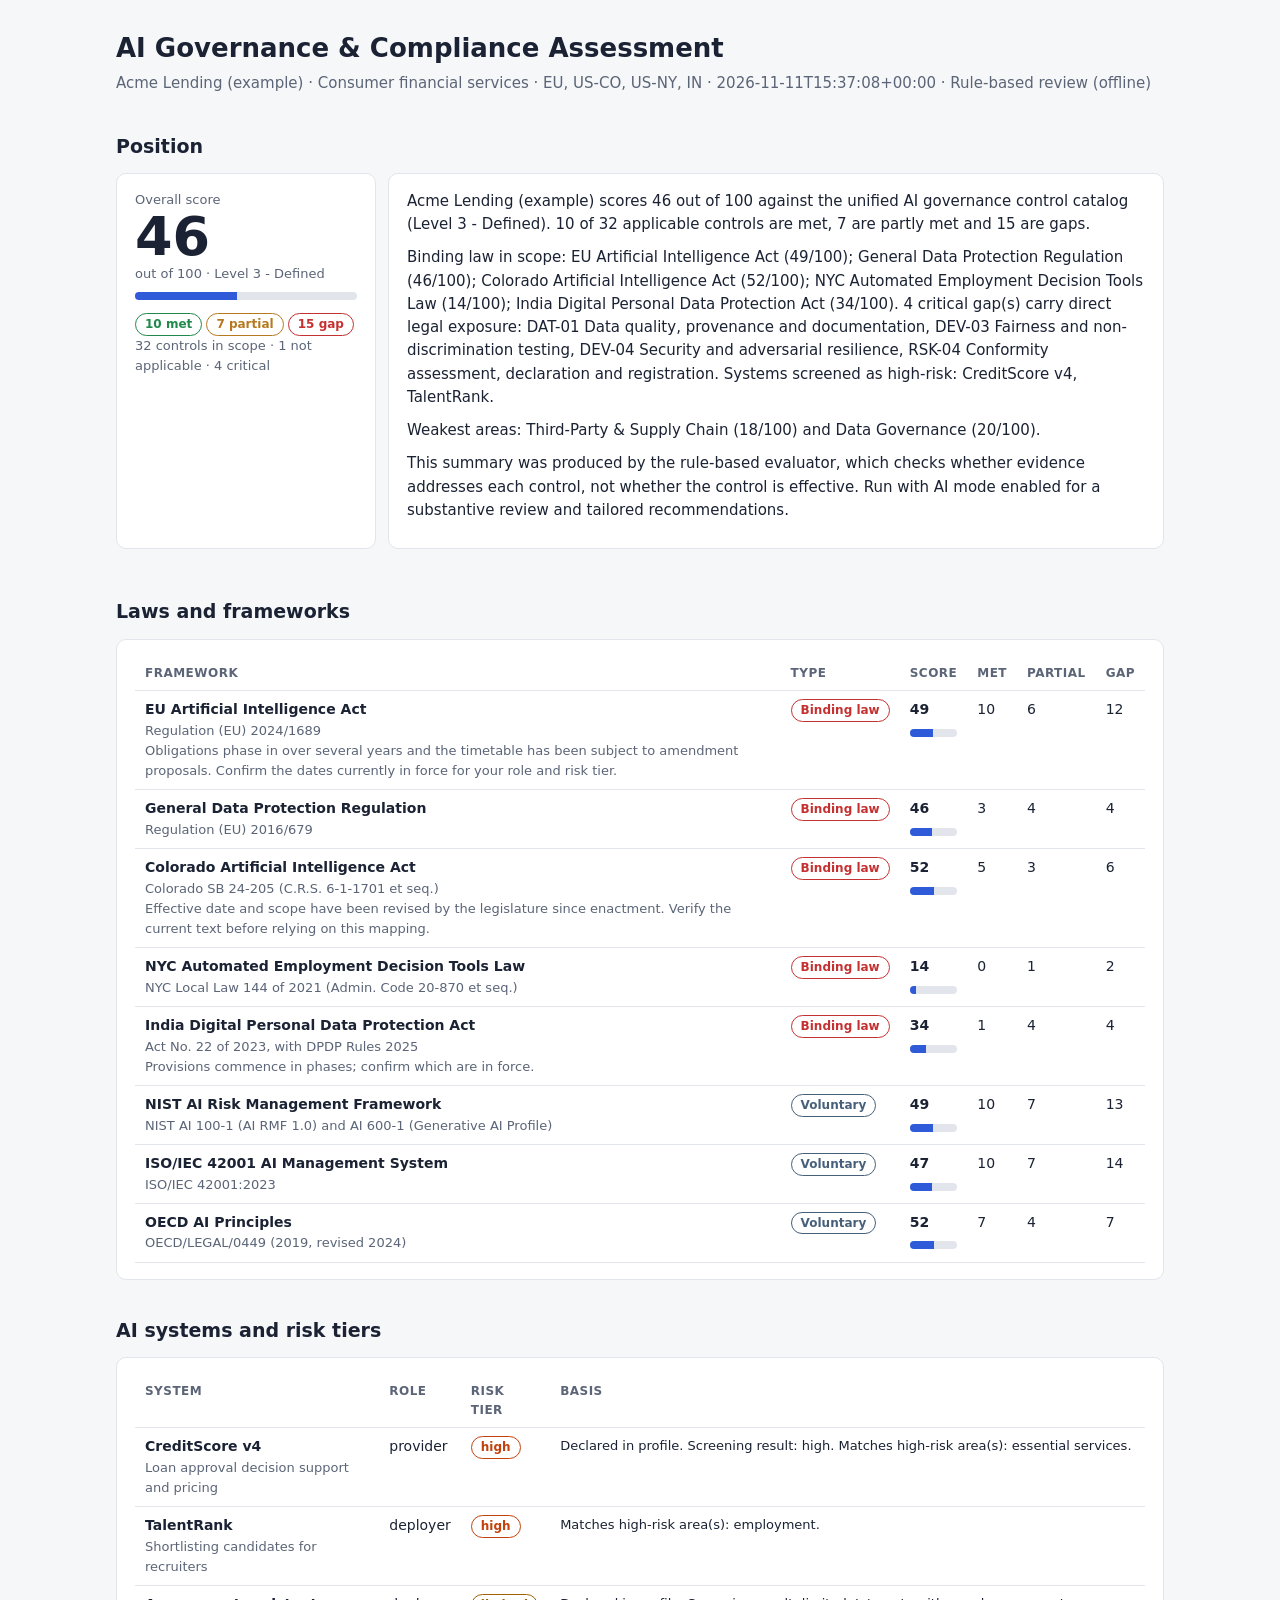
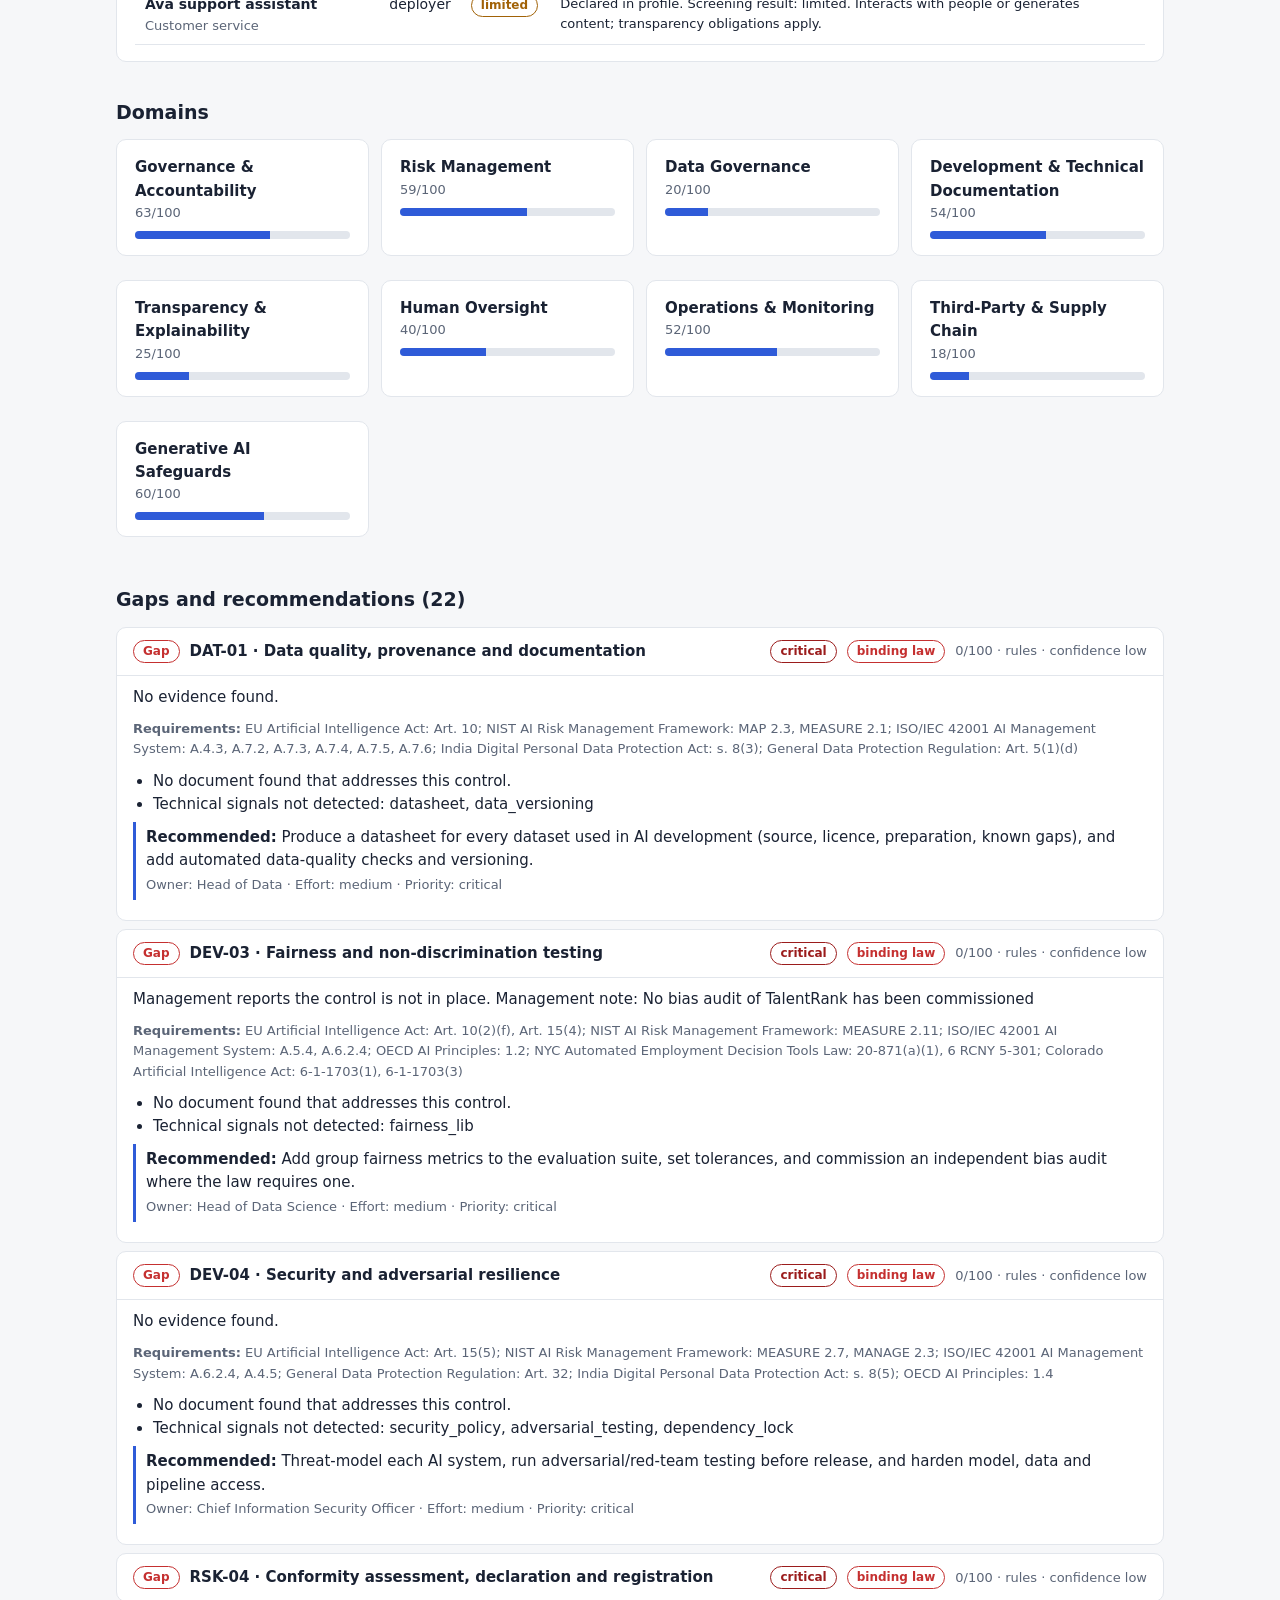
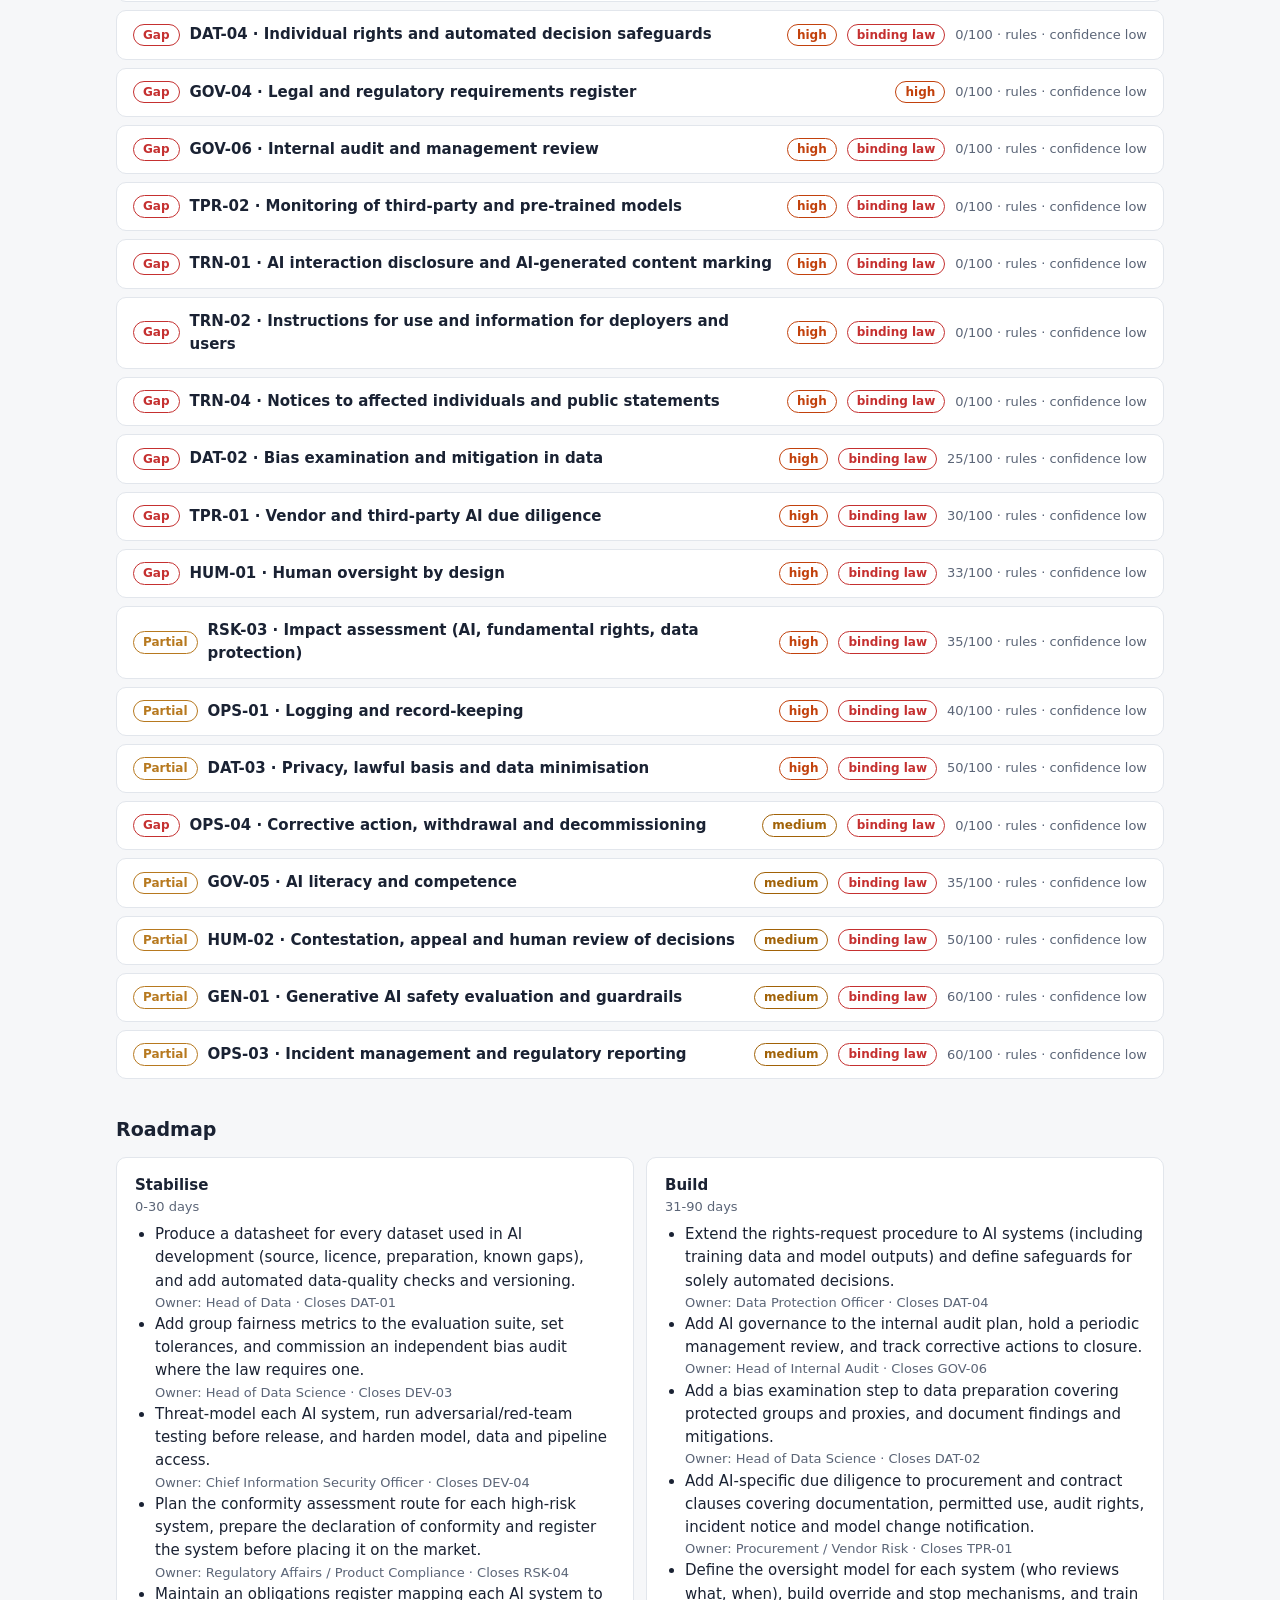
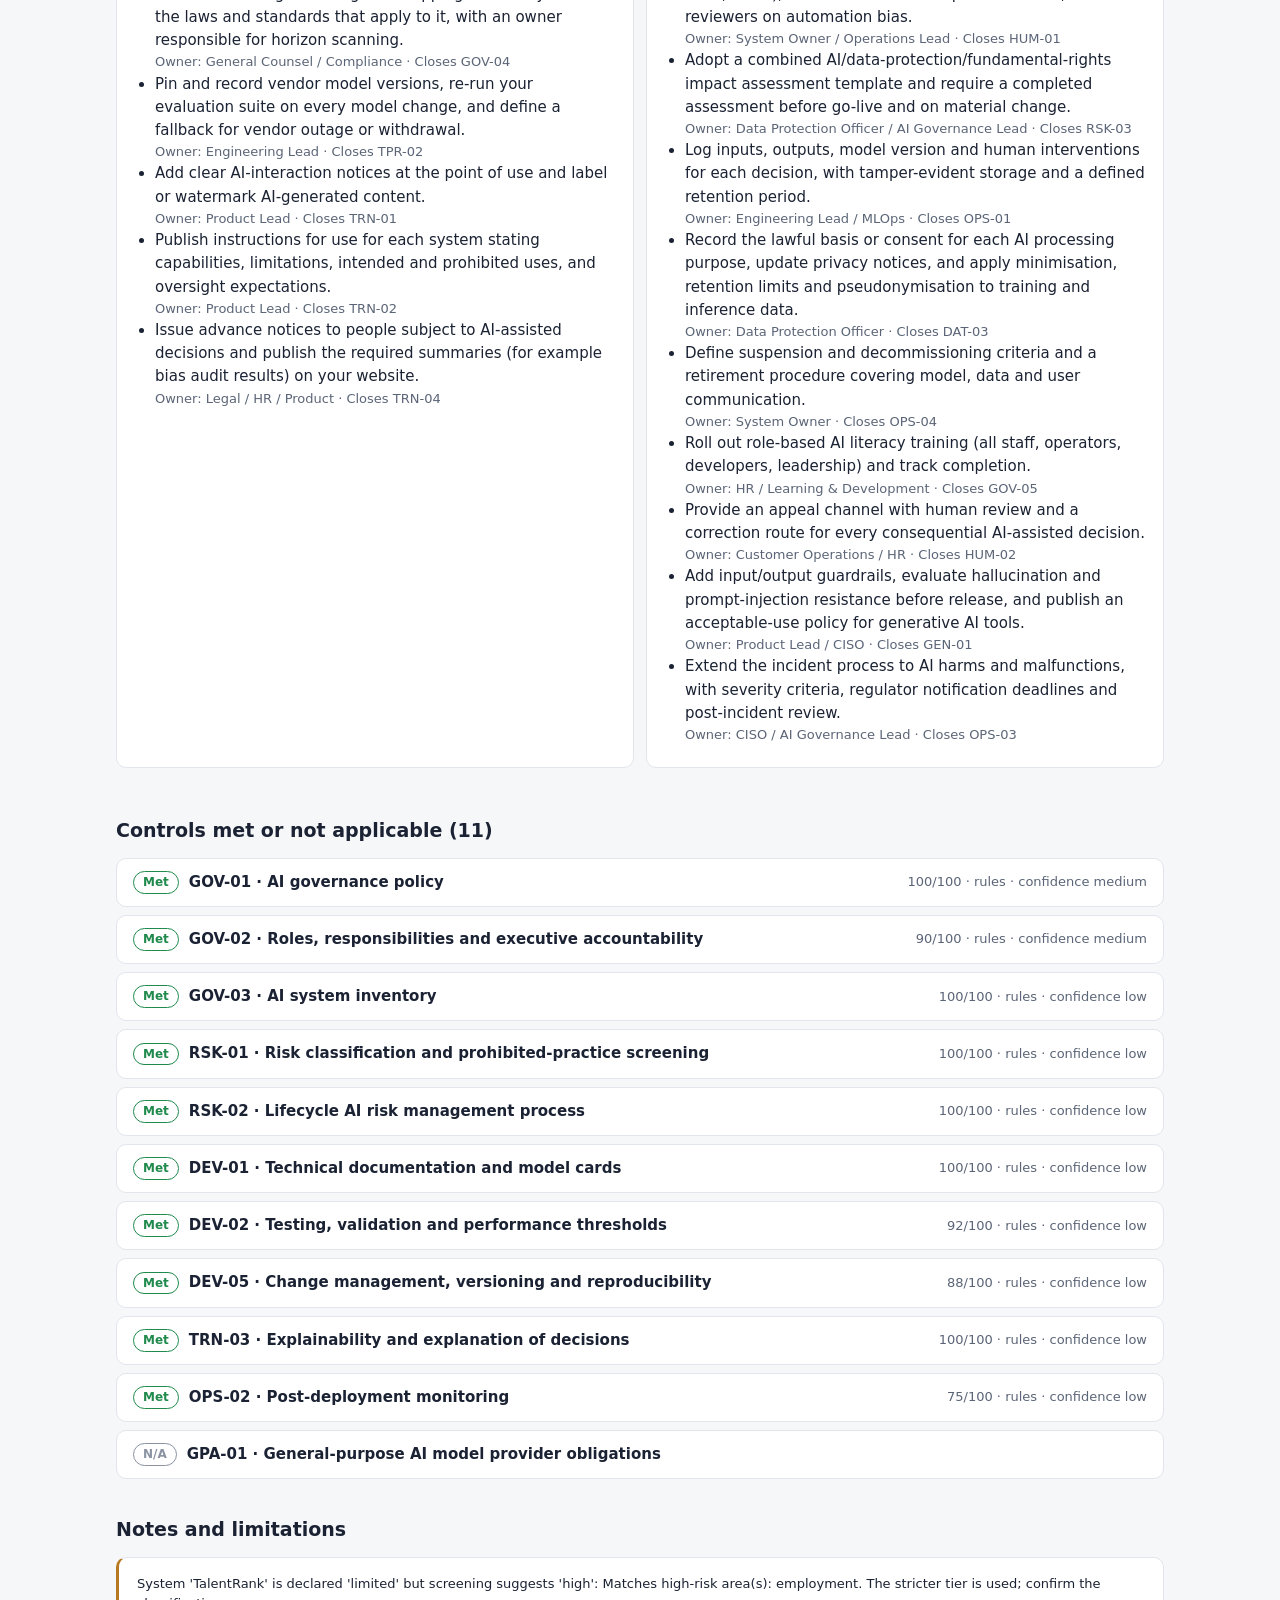
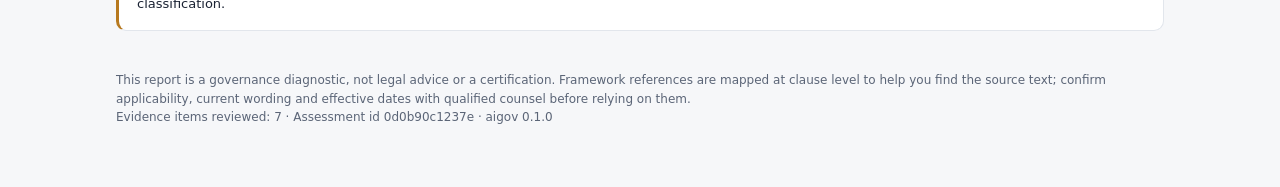
==== examples/acme/out/assessment.html @ 5e7c4581 "AI governance and compliance assessment tool Unified control catalog mapped to eight laws and framew" ====
<!doctype html><html lang="en"><head><meta charset="utf-8"><meta name="viewport" content="width=device-width,initial-scale=1">
<title>AI Governance Assessment - Acme Lending (example)</title><style>
:root{--bg:#f6f7f9;--card:#fff;--ink:#1a2233;--mute:#5b6577;--line:#e2e6ec;--accent:#2f5bd8;
--met:#1f8a4c;--partial:#b7791f;--gap:#c53030;--na:#8a93a3;--critical:#9b1c1c;--high:#c2410c;--medium:#a16207;--low:#47607a}
@media(prefers-color-scheme:dark){:root{--bg:#10141c;--card:#181e2a;--ink:#e6eaf2;--mute:#9aa5b8;--line:#2a3344;--accent:#7da2ff;
--met:#4ade80;--partial:#fbbf24;--gap:#f87171;--na:#7c8799;--critical:#fca5a5;--high:#fdba74;--medium:#fde047;--low:#a5b4c8}}
*{box-sizing:border-box}body{margin:0;background:var(--bg);color:var(--ink);font:15px/1.55 system-ui,-apple-system,Segoe UI,Roboto,sans-serif}
main{max-width:1080px;margin:0 auto;padding:28px 16px 60px}h1{font-size:26px;margin:0 0 4px}h2{font-size:19px;margin:36px 0 12px}
h3{font-size:15px;margin:0}.mute{color:var(--mute)}.small{font-size:13px}
.card{background:var(--card);border:1px solid var(--line);border-radius:10px;padding:16px 18px;margin-bottom:12px}
.grid{display:grid;gap:12px;grid-template-columns:repeat(auto-fit,minmax(230px,1fr))}
.hero{display:grid;gap:12px;grid-template-columns:minmax(200px,260px) 1fr}@media(max-width:700px){.hero{grid-template-columns:1fr}}
.big{font-size:54px;font-weight:700;line-height:1}.bar{height:8px;border-radius:4px;background:var(--line);overflow:hidden;margin-top:8px}
.bar>i{display:block;height:100%;background:var(--accent)}
.pill{display:inline-block;padding:1px 9px;border-radius:999px;font-size:12px;font-weight:600;border:1px solid currentColor;white-space:nowrap}
.met{color:var(--met)}.partial{color:var(--partial)}.gap{color:var(--gap)}.not_applicable{color:var(--na)}
.critical{color:var(--critical)}.high{color:var(--high)}.medium{color:var(--medium)}.low{color:var(--low)}
.wrap{overflow-x:auto}table{width:100%;border-collapse:collapse;font-size:14px}th,td{text-align:left;padding:8px 10px;border-bottom:1px solid var(--line);vertical-align:top}
th{font-size:12px;text-transform:uppercase;letter-spacing:.04em;color:var(--mute)}
details{background:var(--card);border:1px solid var(--line);border-radius:10px;margin-bottom:8px}
summary{cursor:pointer;padding:12px 16px;display:flex;gap:10px;align-items:center;flex-wrap:wrap}summary b{flex:1;min-width:180px}
.body{padding:0 16px 14px;border-top:1px solid var(--line)}.body p{margin:10px 0}ul{margin:6px 0;padding-left:20px}
blockquote{margin:6px 0;padding:4px 10px;border-left:3px solid var(--line);color:var(--mute);font-size:13px}
.rec{border-left:3px solid var(--accent);padding:4px 10px;margin:6px 0}.note{border-left:3px solid var(--partial)}
p.sum{margin:0 0 10px}footer{margin-top:40px;font-size:12px;color:var(--mute)}
</style></head><body><main>
<h1>AI Governance &amp; Compliance Assessment</h1>
<div class="mute">Acme Lending (example) · Consumer financial services · EU, US-CO, US-NY, IN · 2026-11-11T15:37:08+00:00 · Rule-based review (offline)</div>

<h2>Position</h2>
<div class="hero">
 <div class="card"><div class="small mute">Overall score</div><div class="big">46</div><div class="small mute">out of 100 · Level 3 - Defined</div>
  <div class="bar"><i style="width:46%"></i></div>
  <p class="small"><span class="pill met">10 met</span> <span class="pill partial">7 partial</span> <span class="pill gap">15 gap</span><br>
  <span class="mute">32 controls in scope · 1 not applicable · 4 critical</span></p></div>
 <div class="card"><p class="sum">Acme Lending (example) scores 46 out of 100 against the unified AI governance control catalog (Level 3 - Defined). 10 of 32 applicable controls are met, 7 are partly met and 15 are gaps.</p><p class="sum">Binding law in scope: EU Artificial Intelligence Act (49/100); General Data Protection Regulation (46/100); Colorado Artificial Intelligence Act (52/100); NYC Automated Employment Decision Tools Law (14/100); India Digital Personal Data Protection Act (34/100). 4 critical gap(s) carry direct legal exposure: DAT-01 Data quality, provenance and documentation, DEV-03 Fairness and non-discrimination testing, DEV-04 Security and adversarial resilience, RSK-04 Conformity assessment, declaration and registration. Systems screened as high-risk: CreditScore v4, TalentRank.</p><p class="sum">Weakest areas: Third-Party &amp; Supply Chain (18/100) and Data Governance (20/100).</p><p class="sum">This summary was produced by the rule-based evaluator, which checks whether evidence addresses each control, not whether the control is effective. Run with AI mode enabled for a substantive review and tailored recommendations.</p></div>
</div>

<h2>Laws and frameworks</h2>
<div class="card wrap"><table><tr><th>Framework</th><th>Type</th><th>Score</th><th>Met</th><th>Partial</th><th>Gap</th></tr><tr><td><b>EU Artificial Intelligence Act</b><div class="small mute">Regulation (EU) 2024/1689</div><div class="small mute">Obligations phase in over several years and the timetable has been subject to amendment proposals. Confirm the dates currently in force for your role and risk tier.</div></td><td><span class="pill gap">Binding law</span></td><td><b>49</b><div class="bar"><i style="width:49%"></i></div></td><td>10</td><td>6</td><td>12</td></tr><tr><td><b>General Data Protection Regulation</b><div class="small mute">Regulation (EU) 2016/679</div></td><td><span class="pill gap">Binding law</span></td><td><b>46</b><div class="bar"><i style="width:46%"></i></div></td><td>3</td><td>4</td><td>4</td></tr><tr><td><b>Colorado Artificial Intelligence Act</b><div class="small mute">Colorado SB 24-205 (C.R.S. 6-1-1701 et seq.)</div><div class="small mute">Effective date and scope have been revised by the legislature since enactment. Verify the current text before relying on this mapping.</div></td><td><span class="pill gap">Binding law</span></td><td><b>52</b><div class="bar"><i style="width:52%"></i></div></td><td>5</td><td>3</td><td>6</td></tr><tr><td><b>NYC Automated Employment Decision Tools Law</b><div class="small mute">NYC Local Law 144 of 2021 (Admin. Code 20-870 et seq.)</div></td><td><span class="pill gap">Binding law</span></td><td><b>14</b><div class="bar"><i style="width:14%"></i></div></td><td>0</td><td>1</td><td>2</td></tr><tr><td><b>India Digital Personal Data Protection Act</b><div class="small mute">Act No. 22 of 2023, with DPDP Rules 2025</div><div class="small mute">Provisions commence in phases; confirm which are in force.</div></td><td><span class="pill gap">Binding law</span></td><td><b>34</b><div class="bar"><i style="width:34%"></i></div></td><td>1</td><td>4</td><td>4</td></tr><tr><td><b>NIST AI Risk Management Framework</b><div class="small mute">NIST AI 100-1 (AI RMF 1.0) and AI 600-1 (Generative AI Profile)</div></td><td><span class="pill low">Voluntary</span></td><td><b>49</b><div class="bar"><i style="width:49%"></i></div></td><td>10</td><td>7</td><td>13</td></tr><tr><td><b>ISO/IEC 42001 AI Management System</b><div class="small mute">ISO/IEC 42001:2023</div></td><td><span class="pill low">Voluntary</span></td><td><b>47</b><div class="bar"><i style="width:47%"></i></div></td><td>10</td><td>7</td><td>14</td></tr><tr><td><b>OECD AI Principles</b><div class="small mute">OECD/LEGAL/0449 (2019, revised 2024)</div></td><td><span class="pill low">Voluntary</span></td><td><b>52</b><div class="bar"><i style="width:52%"></i></div></td><td>7</td><td>4</td><td>7</td></tr></table></div>

<h2>AI systems and risk tiers</h2>
<div class="card wrap"><table><tr><th>System</th><th>Role</th><th>Risk tier</th><th>Basis</th></tr><tr><td><b>CreditScore v4</b><div class='small mute'>Loan approval decision support and pricing</div></td><td>provider</td><td><span class="pill high">high</span></td><td class='small'>Declared in profile. Screening result: high. Matches high-risk area(s): essential services.</td></tr><tr><td><b>TalentRank</b><div class='small mute'>Shortlisting candidates for recruiters</div></td><td>deployer</td><td><span class="pill high">high</span></td><td class='small'>Matches high-risk area(s): employment.</td></tr><tr><td><b>Ava support assistant</b><div class='small mute'>Customer service</div></td><td>deployer</td><td><span class="pill medium">limited</span></td><td class='small'>Declared in profile. Screening result: limited. Interacts with people or generates content; transparency obligations apply.</td></tr></table></div>

<h2>Domains</h2><div class="grid"><div class="card"><h3>Governance &amp; Accountability</h3><div class="small mute">63/100</div><div class="bar"><i style="width:63%"></i></div></div><div class="card"><h3>Risk Management</h3><div class="small mute">59/100</div><div class="bar"><i style="width:59%"></i></div></div><div class="card"><h3>Data Governance</h3><div class="small mute">20/100</div><div class="bar"><i style="width:20%"></i></div></div><div class="card"><h3>Development &amp; Technical Documentation</h3><div class="small mute">54/100</div><div class="bar"><i style="width:54%"></i></div></div><div class="card"><h3>Transparency &amp; Explainability</h3><div class="small mute">25/100</div><div class="bar"><i style="width:25%"></i></div></div><div class="card"><h3>Human Oversight</h3><div class="small mute">40/100</div><div class="bar"><i style="width:40%"></i></div></div><div class="card"><h3>Operations &amp; Monitoring</h3><div class="small mute">52/100</div><div class="bar"><i style="width:52%"></i></div></div><div class="card"><h3>Third-Party &amp; Supply Chain</h3><div class="small mute">18/100</div><div class="bar"><i style="width:18%"></i></div></div><div class="card"><h3>Generative AI Safeguards</h3><div class="small mute">60/100</div><div class="bar"><i style="width:60%"></i></div></div></div>

<h2>Gaps and recommendations (22)</h2>
<details open><summary><span class="pill gap">Gap</span><b>DAT-01 · Data quality, provenance and documentation</b><span class="pill critical">critical</span><span class="pill gap">binding law</span><span class="small mute">0/100 · rules · confidence low</span></summary><div class="body"><p>No evidence found.</p><p class="small mute"><b>Requirements:</b> EU Artificial Intelligence Act: Art. 10; NIST AI Risk Management Framework: MAP 2.3, MEASURE 2.1; ISO/IEC 42001 AI Management System: A.4.3, A.7.2, A.7.3, A.7.4, A.7.5, A.7.6; India Digital Personal Data Protection Act: s. 8(3); General Data Protection Regulation: Art. 5(1)(d)</p><ul><li>No document found that addresses this control.</li><li>Technical signals not detected: datasheet, data_versioning</li></ul><div class="rec"><b>Recommended:</b> Produce a datasheet for every dataset used in AI development (source, licence, preparation, known gaps), and add automated data-quality checks and versioning.<br><span class="small mute">Owner: Head of Data · Effort: medium · Priority: critical</span></div></div></details><details open><summary><span class="pill gap">Gap</span><b>DEV-03 · Fairness and non-discrimination testing</b><span class="pill critical">critical</span><span class="pill gap">binding law</span><span class="small mute">0/100 · rules · confidence low</span></summary><div class="body"><p>Management reports the control is not in place. Management note: No bias audit of TalentRank has been commissioned</p><p class="small mute"><b>Requirements:</b> EU Artificial Intelligence Act: Art. 10(2)(f), Art. 15(4); NIST AI Risk Management Framework: MEASURE 2.11; ISO/IEC 42001 AI Management System: A.5.4, A.6.2.4; OECD AI Principles: 1.2; NYC Automated Employment Decision Tools Law: 20-871(a)(1), 6 RCNY 5-301; Colorado Artificial Intelligence Act: 6-1-1703(1), 6-1-1703(3)</p><ul><li>No document found that addresses this control.</li><li>Technical signals not detected: fairness_lib</li></ul><div class="rec"><b>Recommended:</b> Add group fairness metrics to the evaluation suite, set tolerances, and commission an independent bias audit where the law requires one.<br><span class="small mute">Owner: Head of Data Science · Effort: medium · Priority: critical</span></div></div></details><details open><summary><span class="pill gap">Gap</span><b>DEV-04 · Security and adversarial resilience</b><span class="pill critical">critical</span><span class="pill gap">binding law</span><span class="small mute">0/100 · rules · confidence low</span></summary><div class="body"><p>No evidence found.</p><p class="small mute"><b>Requirements:</b> EU Artificial Intelligence Act: Art. 15(5); NIST AI Risk Management Framework: MEASURE 2.7, MANAGE 2.3; ISO/IEC 42001 AI Management System: A.6.2.4, A.4.5; General Data Protection Regulation: Art. 32; India Digital Personal Data Protection Act: s. 8(5); OECD AI Principles: 1.4</p><ul><li>No document found that addresses this control.</li><li>Technical signals not detected: security_policy, adversarial_testing, dependency_lock</li></ul><div class="rec"><b>Recommended:</b> Threat-model each AI system, run adversarial/red-team testing before release, and harden model, data and pipeline access.<br><span class="small mute">Owner: Chief Information Security Officer · Effort: medium · Priority: critical</span></div></div></details><details><summary><span class="pill gap">Gap</span><b>RSK-04 · Conformity assessment, declaration and registration</b><span class="pill critical">critical</span><span class="pill gap">binding law</span><span class="small mute">0/100 · rules · confidence low</span></summary><div class="body"><p>No evidence found.</p><p class="small mute"><b>Requirements:</b> EU Artificial Intelligence Act: Art. 16, Art. 43, Art. 47, Art. 48, Art. 49; ISO/IEC 42001 AI Management System: A.6.2.5</p><ul><li>No document found that addresses this control.</li></ul><div class="rec"><b>Recommended:</b> Plan the conformity assessment route for each high-risk system, prepare the declaration of conformity and register the system before placing it on the market.<br><span class="small mute">Owner: Regulatory Affairs / Product Compliance · Effort: high · Priority: critical</span></div></div></details><details><summary><span class="pill gap">Gap</span><b>DAT-04 · Individual rights and automated decision safeguards</b><span class="pill high">high</span><span class="pill gap">binding law</span><span class="small mute">0/100 · rules · confidence low</span></summary><div class="body"><p>No evidence found.</p><p class="small mute"><b>Requirements:</b> General Data Protection Regulation: Art. 15, Art. 16, Art. 17, Art. 21, Art. 22; India Digital Personal Data Protection Act: s. 11, s. 12, s. 13; Colorado Artificial Intelligence Act: 6-1-1703(4); NIST AI Risk Management Framework: MEASURE 2.10</p><ul><li>No document found that addresses this control.</li></ul><div class="rec"><b>Recommended:</b> Extend the rights-request procedure to AI systems (including training data and model outputs) and define safeguards for solely automated decisions.<br><span class="small mute">Owner: Data Protection Officer · Effort: medium · Priority: high</span></div></div></details><details><summary><span class="pill gap">Gap</span><b>GOV-04 · Legal and regulatory requirements register</b><span class="pill high">high</span><span class="small mute">0/100 · rules · confidence low</span></summary><div class="body"><p>No evidence found.</p><p class="small mute"><b>Requirements:</b> NIST AI Risk Management Framework: GOVERN 1.1; ISO/IEC 42001 AI Management System: 4.1, 4.2, 6.1; OECD AI Principles: 1.2</p><ul><li>No document found that addresses this control.</li></ul><div class="rec"><b>Recommended:</b> Maintain an obligations register mapping each AI system to the laws and standards that apply to it, with an owner responsible for horizon scanning.<br><span class="small mute">Owner: General Counsel / Compliance · Effort: low · Priority: high</span></div></div></details><details><summary><span class="pill gap">Gap</span><b>GOV-06 · Internal audit and management review</b><span class="pill high">high</span><span class="pill gap">binding law</span><span class="small mute">0/100 · rules · confidence low</span></summary><div class="body"><p>Management reports the control is not in place.</p><p class="small mute"><b>Requirements:</b> NIST AI Risk Management Framework: GOVERN 1.5, MEASURE 1.3; ISO/IEC 42001 AI Management System: 9.2, 9.3, 10.1, 10.2; India Digital Personal Data Protection Act: s. 10(2)(b)</p><ul><li>No document found that addresses this control.</li></ul><div class="rec"><b>Recommended:</b> Add AI governance to the internal audit plan, hold a periodic management review, and track corrective actions to closure.<br><span class="small mute">Owner: Head of Internal Audit · Effort: medium · Priority: high</span></div></div></details><details><summary><span class="pill gap">Gap</span><b>TPR-02 · Monitoring of third-party and pre-trained models</b><span class="pill high">high</span><span class="pill gap">binding law</span><span class="small mute">0/100 · rules · confidence low</span></summary><div class="body"><p>No evidence found.</p><p class="small mute"><b>Requirements:</b> NIST AI Risk Management Framework: MANAGE 3.1, MANAGE 3.2, GOVERN 6.2; ISO/IEC 42001 AI Management System: A.10.3, A.4.4; EU Artificial Intelligence Act: Art. 25(4)</p><ul><li>No document found that addresses this control.</li><li>Technical signals not detected: dependency_lock, eval_scripts</li></ul><div class="rec"><b>Recommended:</b> Pin and record vendor model versions, re-run your evaluation suite on every model change, and define a fallback for vendor outage or withdrawal.<br><span class="small mute">Owner: Engineering Lead · Effort: low · Priority: high</span></div></div></details><details><summary><span class="pill gap">Gap</span><b>TRN-01 · AI interaction disclosure and AI-generated content marking</b><span class="pill high">high</span><span class="pill gap">binding law</span><span class="small mute">0/100 · rules · confidence low</span></summary><div class="body"><p>No evidence found.</p><p class="small mute"><b>Requirements:</b> EU Artificial Intelligence Act: Art. 50; Colorado Artificial Intelligence Act: 6-1-1704; NIST AI Risk Management Framework: GOVERN 5.1, MEASURE 2.8; ISO/IEC 42001 AI Management System: A.8.2; OECD AI Principles: 1.3</p><ul><li>No document found that addresses this control.</li></ul><div class="rec"><b>Recommended:</b> Add clear AI-interaction notices at the point of use and label or watermark AI-generated content.<br><span class="small mute">Owner: Product Lead · Effort: low · Priority: high</span></div></div></details><details><summary><span class="pill gap">Gap</span><b>TRN-02 · Instructions for use and information for deployers and users</b><span class="pill high">high</span><span class="pill gap">binding law</span><span class="small mute">0/100 · rules · confidence low</span></summary><div class="body"><p>No evidence found.</p><p class="small mute"><b>Requirements:</b> EU Artificial Intelligence Act: Art. 13, Art. 26(1); NIST AI Risk Management Framework: MAP 2.2, MAP 3.4; ISO/IEC 42001 AI Management System: A.8.2, A.8.5, A.9.2, A.9.4, A.10.4; OECD AI Principles: 1.3; Colorado Artificial Intelligence Act: 6-1-1702(2), 6-1-1702(3)</p><ul><li>No document found that addresses this control.</li></ul><div class="rec"><b>Recommended:</b> Publish instructions for use for each system stating capabilities, limitations, intended and prohibited uses, and oversight expectations.<br><span class="small mute">Owner: Product Lead · Effort: low · Priority: high</span></div></div></details><details><summary><span class="pill gap">Gap</span><b>TRN-04 · Notices to affected individuals and public statements</b><span class="pill high">high</span><span class="pill gap">binding law</span><span class="small mute">0/100 · rules · confidence low</span></summary><div class="body"><p>Management reports the control is not in place.</p><p class="small mute"><b>Requirements:</b> EU Artificial Intelligence Act: Art. 26(7), Art. 26(11); NYC Automated Employment Decision Tools Law: 20-871(a)(2), 20-871(b); Colorado Artificial Intelligence Act: 6-1-1703(4)(a), 6-1-1703(5); ISO/IEC 42001 AI Management System: A.8.3, A.8.5</p><ul><li>No document found that addresses this control.</li></ul><div class="rec"><b>Recommended:</b> Issue advance notices to people subject to AI-assisted decisions and publish the required summaries (for example bias audit results) on your website.<br><span class="small mute">Owner: Legal / HR / Product · Effort: low · Priority: high</span></div></div></details><details><summary><span class="pill gap">Gap</span><b>DAT-02 · Bias examination and mitigation in data</b><span class="pill high">high</span><span class="pill gap">binding law</span><span class="small mute">25/100 · rules · confidence low</span></summary><div class="body"><p>&#x27;incident-response.md&#x27; addresses 1 of 3 expected elements. The document itself indicates the control is incomplete or only planned.</p><p class="small mute"><b>Requirements:</b> EU Artificial Intelligence Act: Art. 10(2)(f), Art. 10(2)(g); NIST AI Risk Management Framework: MEASURE 2.11, MAP 2.3; ISO/IEC 42001 AI Management System: A.7.4, A.5.4; OECD AI Principles: 1.2; Colorado Artificial Intelligence Act: 6-1-1702(1), 6-1-1703(1)</p><ul><li>No evidence of: protected characteristic / protected attribute / protected class</li><li>No evidence of: mitigat / re-weight / resampl</li><li>Stated as absent or planned: &quot;AI-specific failures (for example a model producing discriminatory outcomes) are not yet covered by this plan.&quot;</li><li>Technical signals not detected: fairness_lib</li></ul><div class="rec"><b>Recommended:</b> Add a bias examination step to data preparation covering protected groups and proxies, and document findings and mitigations.<br><span class="small mute">Owner: Head of Data Science · Effort: medium · Priority: high</span></div><blockquote>“AI-specific failures (for example a model producing discriminatory outcomes) are not yet covered by this plan.”<br>— doc:incident-response.md</blockquote></div></details><details><summary><span class="pill gap">Gap</span><b>TPR-01 · Vendor and third-party AI due diligence</b><span class="pill high">high</span><span class="pill gap">binding law</span><span class="small mute">30/100 · rules · confidence low</span></summary><div class="body"><p>&#x27;ai-policy.md&#x27; addresses 2 of 4 expected elements. The document itself indicates the control is incomplete or only planned. Management reports the control is not in place. Documents mention the topic, so they may be drafts or not operational.</p><p class="small mute"><b>Requirements:</b> EU Artificial Intelligence Act: Art. 25, Art. 26(1); General Data Protection Regulation: Art. 28; NIST AI Risk Management Framework: GOVERN 6.1, GOVERN 6.2, MAP 4.1, MAP 4.2, MANAGE 3.1; ISO/IEC 42001 AI Management System: A.10.2, A.10.3</p><ul><li>No evidence of: due diligence / vendor assessment / risk assessment</li><li>No evidence of: contract / data processing agreement / dpa</li><li>Stated as absent or planned: &quot;A guardrail and hallucination evaluation standard will be developed in 2027.&quot;</li></ul><div class="rec"><b>Recommended:</b> Add AI-specific due diligence to procurement and contract clauses covering documentation, permitted use, audit rights, incident notice and model change notification.<br><span class="small mute">Owner: Procurement / Vendor Risk · Effort: medium · Priority: high</span></div><blockquote>“This AI policy applies to every AI system that Acme builds, buys or embeds in a product, including vendor tools.”<br>— doc:ai-policy.md</blockquote><blockquote>“Acme Lending AI Policy”<br>— doc:ai-policy.md</blockquote></div></details><details><summary><span class="pill gap">Gap</span><b>HUM-01 · Human oversight by design</b><span class="pill high">high</span><span class="pill gap">binding law</span><span class="small mute">33/100 · rules · confidence low</span></summary><div class="body"><p>&#x27;ai-policy.md&#x27; addresses 1 of 3 expected elements.</p><p class="small mute"><b>Requirements:</b> EU Artificial Intelligence Act: Art. 14, Art. 26(2); NIST AI Risk Management Framework: GOVERN 3.2, MAP 3.5, MANAGE 2.4; ISO/IEC 42001 AI Management System: A.9.2, A.9.3; OECD AI Principles: 1.2, 1.5</p><ul><li>No evidence of: override / intervene / stop</li><li>No evidence of: automation bias / over-reliance / overreliance</li></ul><div class="rec"><b>Recommended:</b> Define the oversight model for each system (who reviews what, when), build override and stop mechanisms, and train reviewers on automation bias.<br><span class="small mute">Owner: System Owner / Operations Lead · Effort: medium · Priority: high</span></div><blockquote>“Human oversight is required for any decision that affects a customer&#x27;s access to credit.”<br>— doc:ai-policy.md</blockquote></div></details><details><summary><span class="pill partial">Partial</span><b>RSK-03 · Impact assessment (AI, fundamental rights, data protection)</b><span class="pill high">high</span><span class="pill gap">binding law</span><span class="small mute">35/100 · rules · confidence low</span></summary><div class="body"><p>Management reports the control is partly in place. Management note: DPIA exists for CreditScore; none for TalentRank or Ava</p><p class="small mute"><b>Requirements:</b> EU Artificial Intelligence Act: Art. 27; General Data Protection Regulation: Art. 35; NIST AI Risk Management Framework: MAP 3.1, MAP 3.2, MAP 5.1, GOVERN 4.2; ISO/IEC 42001 AI Management System: 6.1.4, 8.4, A.5.2, A.5.3, A.5.4, A.5.5; Colorado Artificial Intelligence Act: 6-1-1703(3); India Digital Personal Data Protection Act: s. 10(2)(c); OECD AI Principles: 1.2</p><ul><li>No document found that addresses this control.</li></ul><div class="rec"><b>Recommended:</b> Adopt a combined AI/data-protection/fundamental-rights impact assessment template and require a completed assessment before go-live and on material change.<br><span class="small mute">Owner: Data Protection Officer / AI Governance Lead · Effort: medium · Priority: high</span></div></div></details><details><summary><span class="pill partial">Partial</span><b>OPS-01 · Logging and record-keeping</b><span class="pill high">high</span><span class="pill gap">binding law</span><span class="small mute">40/100 · rules · confidence low</span></summary><div class="body"><p>Technical signals present: logging_usage. Management reports the control is partly in place.</p><p class="small mute"><b>Requirements:</b> EU Artificial Intelligence Act: Art. 12, Art. 19, Art. 26(6); NIST AI Risk Management Framework: MEASURE 2.8, MANAGE 4.1; ISO/IEC 42001 AI Management System: A.6.2.8, 7.5; OECD AI Principles: 1.5</p><ul><li>No document found that addresses this control.</li></ul><div class="rec"><b>Recommended:</b> Log inputs, outputs, model version and human interventions for each decision, with tamper-evident storage and a defined retention period.<br><span class="small mute">Owner: Engineering Lead / MLOps · Effort: medium · Priority: high</span></div></div></details><details><summary><span class="pill partial">Partial</span><b>DAT-03 · Privacy, lawful basis and data minimisation</b><span class="pill high">high</span><span class="pill gap">binding law</span><span class="small mute">50/100 · rules · confidence low</span></summary><div class="body"><p>Management attests the control is in place, but no corroborating evidence was found. Management note: Covered by the group privacy programme</p><p class="small mute"><b>Requirements:</b> General Data Protection Regulation: Art. 5, Art. 6, Art. 13, Art. 14, Art. 25, Art. 32; India Digital Personal Data Protection Act: s. 4, s. 5, s. 6, s. 8(5), s. 8(7); EU Artificial Intelligence Act: Art. 10(5); NIST AI Risk Management Framework: MEASURE 2.10; ISO/IEC 42001 AI Management System: A.7.3; OECD AI Principles: 1.2</p><ul><li>Attested but unverified: provide the document or record that demonstrates this control.</li><li>No document found that addresses this control.</li><li>Technical signals not detected: pii_tooling</li></ul><div class="rec"><b>Recommended:</b> Record the lawful basis or consent for each AI processing purpose, update privacy notices, and apply minimisation, retention limits and pseudonymisation to training and inference data.<br><span class="small mute">Owner: Data Protection Officer · Effort: medium · Priority: high</span></div></div></details><details><summary><span class="pill gap">Gap</span><b>OPS-04 · Corrective action, withdrawal and decommissioning</b><span class="pill medium">medium</span><span class="pill gap">binding law</span><span class="small mute">0/100 · rules · confidence low</span></summary><div class="body"><p>No evidence found.</p><p class="small mute"><b>Requirements:</b> EU Artificial Intelligence Act: Art. 20; NIST AI Risk Management Framework: GOVERN 1.7, MANAGE 2.4; ISO/IEC 42001 AI Management System: A.6.2.6, 10.2</p><ul><li>No document found that addresses this control.</li></ul><div class="rec"><b>Recommended:</b> Define suspension and decommissioning criteria and a retirement procedure covering model, data and user communication.<br><span class="small mute">Owner: System Owner · Effort: low · Priority: medium</span></div></div></details><details><summary><span class="pill partial">Partial</span><b>GOV-05 · AI literacy and competence</b><span class="pill medium">medium</span><span class="pill gap">binding law</span><span class="small mute">35/100 · rules · confidence low</span></summary><div class="body"><p>Management reports the control is partly in place. Management note: Training delivered to data science team only</p><p class="small mute"><b>Requirements:</b> EU Artificial Intelligence Act: Art. 4, Art. 26(2); NIST AI Risk Management Framework: GOVERN 2.2, MAP 3.4; ISO/IEC 42001 AI Management System: 7.2, 7.3, A.4.6</p><ul><li>No document found that addresses this control.</li></ul><div class="rec"><b>Recommended:</b> Roll out role-based AI literacy training (all staff, operators, developers, leadership) and track completion.<br><span class="small mute">Owner: HR / Learning &amp; Development · Effort: low · Priority: medium</span></div></div></details><details><summary><span class="pill partial">Partial</span><b>HUM-02 · Contestation, appeal and human review of decisions</b><span class="pill medium">medium</span><span class="pill gap">binding law</span><span class="small mute">50/100 · rules · confidence low</span></summary><div class="body"><p>Management attests the control is in place, but no corroborating evidence was found.</p><p class="small mute"><b>Requirements:</b> General Data Protection Regulation: Art. 22(3); Colorado Artificial Intelligence Act: 6-1-1703(4)(b); NIST AI Risk Management Framework: MANAGE 4.1, MEASURE 3.3; ISO/IEC 42001 AI Management System: A.8.3; India Digital Personal Data Protection Act: s. 13; NYC Automated Employment Decision Tools Law: 6 RCNY 5-304</p><ul><li>Attested but unverified: provide the document or record that demonstrates this control.</li><li>No document found that addresses this control.</li></ul><div class="rec"><b>Recommended:</b> Provide an appeal channel with human review and a correction route for every consequential AI-assisted decision.<br><span class="small mute">Owner: Customer Operations / HR · Effort: low · Priority: medium</span></div></div></details><details><summary><span class="pill partial">Partial</span><b>GEN-01 · Generative AI safety evaluation and guardrails</b><span class="pill medium">medium</span><span class="pill gap">binding law</span><span class="small mute">60/100 · rules · confidence low</span></summary><div class="body"><p>&#x27;ai-policy.md&#x27; addresses 4 of 4 expected elements. The document itself indicates the control is incomplete or only planned.</p><p class="small mute"><b>Requirements:</b> NIST AI Risk Management Framework: AI 600-1, MEASURE 2.6, MEASURE 2.7; EU Artificial Intelligence Act: Art. 50(2), Art. 15; ISO/IEC 42001 AI Management System: A.9.2, A.6.2.4; OECD AI Principles: 1.4</p><ul><li>Stated as absent or planned: &quot;A guardrail and hallucination evaluation standard will be developed in 2027.&quot;</li><li>Technical signals not detected: guardrails_lib, adversarial_testing, eval_scripts</li></ul><div class="rec"><b>Recommended:</b> Add input/output guardrails, evaluate hallucination and prompt-injection resistance before release, and publish an acceptable-use policy for generative AI tools.<br><span class="small mute">Owner: Product Lead / CISO · Effort: medium · Priority: medium</span></div><blockquote>“Generative AI”<br>— doc:ai-policy.md</blockquote><blockquote>“A guardrail and hallucination evaluation standard will be developed in 2027.”<br>— doc:ai-policy.md</blockquote><blockquote>“Staff may only use approved tools for generative AI”<br>— doc:ai-policy.md</blockquote></div></details><details><summary><span class="pill partial">Partial</span><b>OPS-03 · Incident management and regulatory reporting</b><span class="pill medium">medium</span><span class="pill gap">binding law</span><span class="small mute">60/100 · rules · confidence low</span></summary><div class="body"><p>&#x27;incident-response.md&#x27; addresses 4 of 4 expected elements. The document itself indicates the control is incomplete or only planned.</p><p class="small mute"><b>Requirements:</b> EU Artificial Intelligence Act: Art. 73, Art. 20, Art. 26(5); General Data Protection Regulation: Art. 33, Art. 34; India Digital Personal Data Protection Act: s. 8(6); NIST AI Risk Management Framework: GOVERN 4.3, MANAGE 4.3; ISO/IEC 42001 AI Management System: A.8.4, 10.2; Colorado Artificial Intelligence Act: 6-1-1702(5), 6-1-1703(7)</p><ul><li>Stated as absent or planned: &quot;AI-specific failures (for example a model producing discriminatory outcomes) are not yet covered by this plan.&quot;</li></ul><div class="rec"><b>Recommended:</b> Extend the incident process to AI harms and malfunctions, with severity criteria, regulator notification deadlines and post-incident review.<br><span class="small mute">Owner: CISO / AI Governance Lead · Effort: medium · Priority: medium</span></div><blockquote>“Security Incident Response Plan”<br>— doc:incident-response.md</blockquote><blockquote>“Personal data breaches are reported to the supervisory authority within 72 hours”<br>— doc:incident-response.md</blockquote><blockquote>“A post-incident review identifies root cause.”<br>— doc:incident-response.md</blockquote></div></details>

<h2>Roadmap</h2><div class="grid"><div class="card"><h3>Stabilise</h3><div class="small mute">0-30 days</div><ul><li>Produce a datasheet for every dataset used in AI development (source, licence, preparation, known gaps), and add automated data-quality checks and versioning.<div class="small mute">Owner: Head of Data · Closes DAT-01</div></li><li>Add group fairness metrics to the evaluation suite, set tolerances, and commission an independent bias audit where the law requires one.<div class="small mute">Owner: Head of Data Science · Closes DEV-03</div></li><li>Threat-model each AI system, run adversarial/red-team testing before release, and harden model, data and pipeline access.<div class="small mute">Owner: Chief Information Security Officer · Closes DEV-04</div></li><li>Plan the conformity assessment route for each high-risk system, prepare the declaration of conformity and register the system before placing it on the market.<div class="small mute">Owner: Regulatory Affairs / Product Compliance · Closes RSK-04</div></li><li>Maintain an obligations register mapping each AI system to the laws and standards that apply to it, with an owner responsible for horizon scanning.<div class="small mute">Owner: General Counsel / Compliance · Closes GOV-04</div></li><li>Pin and record vendor model versions, re-run your evaluation suite on every model change, and define a fallback for vendor outage or withdrawal.<div class="small mute">Owner: Engineering Lead · Closes TPR-02</div></li><li>Add clear AI-interaction notices at the point of use and label or watermark AI-generated content.<div class="small mute">Owner: Product Lead · Closes TRN-01</div></li><li>Publish instructions for use for each system stating capabilities, limitations, intended and prohibited uses, and oversight expectations.<div class="small mute">Owner: Product Lead · Closes TRN-02</div></li><li>Issue advance notices to people subject to AI-assisted decisions and publish the required summaries (for example bias audit results) on your website.<div class="small mute">Owner: Legal / HR / Product · Closes TRN-04</div></li></ul></div><div class="card"><h3>Build</h3><div class="small mute">31-90 days</div><ul><li>Extend the rights-request procedure to AI systems (including training data and model outputs) and define safeguards for solely automated decisions.<div class="small mute">Owner: Data Protection Officer · Closes DAT-04</div></li><li>Add AI governance to the internal audit plan, hold a periodic management review, and track corrective actions to closure.<div class="small mute">Owner: Head of Internal Audit · Closes GOV-06</div></li><li>Add a bias examination step to data preparation covering protected groups and proxies, and document findings and mitigations.<div class="small mute">Owner: Head of Data Science · Closes DAT-02</div></li><li>Add AI-specific due diligence to procurement and contract clauses covering documentation, permitted use, audit rights, incident notice and model change notification.<div class="small mute">Owner: Procurement / Vendor Risk · Closes TPR-01</div></li><li>Define the oversight model for each system (who reviews what, when), build override and stop mechanisms, and train reviewers on automation bias.<div class="small mute">Owner: System Owner / Operations Lead · Closes HUM-01</div></li><li>Adopt a combined AI/data-protection/fundamental-rights impact assessment template and require a completed assessment before go-live and on material change.<div class="small mute">Owner: Data Protection Officer / AI Governance Lead · Closes RSK-03</div></li><li>Log inputs, outputs, model version and human interventions for each decision, with tamper-evident storage and a defined retention period.<div class="small mute">Owner: Engineering Lead / MLOps · Closes OPS-01</div></li><li>Record the lawful basis or consent for each AI processing purpose, update privacy notices, and apply minimisation, retention limits and pseudonymisation to training and inference data.<div class="small mute">Owner: Data Protection Officer · Closes DAT-03</div></li><li>Define suspension and decommissioning criteria and a retirement procedure covering model, data and user communication.<div class="small mute">Owner: System Owner · Closes OPS-04</div></li><li>Roll out role-based AI literacy training (all staff, operators, developers, leadership) and track completion.<div class="small mute">Owner: HR / Learning &amp; Development · Closes GOV-05</div></li><li>Provide an appeal channel with human review and a correction route for every consequential AI-assisted decision.<div class="small mute">Owner: Customer Operations / HR · Closes HUM-02</div></li><li>Add input/output guardrails, evaluate hallucination and prompt-injection resistance before release, and publish an acceptable-use policy for generative AI tools.<div class="small mute">Owner: Product Lead / CISO · Closes GEN-01</div></li><li>Extend the incident process to AI harms and malfunctions, with severity criteria, regulator notification deadlines and post-incident review.<div class="small mute">Owner: CISO / AI Governance Lead · Closes OPS-03</div></li></ul></div></div>

<h2>Controls met or not applicable (11)</h2>
<details><summary><span class="pill met">Met</span><b>GOV-01 · AI governance policy</b><span class="small mute">100/100 · rules · confidence medium</span></summary><div class="body"><p>&#x27;ai-policy.md&#x27; addresses 4 of 4 expected elements. Management attests the control is in place, and evidence corroborates it. Management note: AI Policy v2.1 approved March 2026</p><p class="small mute"><b>Requirements:</b> EU Artificial Intelligence Act: Art. 17(1); NIST AI Risk Management Framework: GOVERN 1.1, GOVERN 1.2, GOVERN 1.4; ISO/IEC 42001 AI Management System: 5.2, A.2.2, A.2.3, A.2.4; OECD AI Principles: 1.5; Colorado Artificial Intelligence Act: 6-1-1703(2)</p><blockquote>“Acme Lending AI Policy”<br>— doc:ai-policy.md</blockquote><blockquote>“Approved by the Executive Committee on 14 March 2026”<br>— doc:ai-policy.md</blockquote><blockquote>“Version 2.1”<br>— doc:ai-policy.md</blockquote></div></details><details><summary><span class="pill met">Met</span><b>GOV-02 · Roles, responsibilities and executive accountability</b><span class="small mute">90/100 · rules · confidence medium</span></summary><div class="body"><p>&#x27;ai-policy.md&#x27; addresses 4 of 4 expected elements. Management attests the control is in place, and evidence corroborates it.</p><p class="small mute"><b>Requirements:</b> EU Artificial Intelligence Act: Art. 17(1)(m), Art. 26(2); NIST AI Risk Management Framework: GOVERN 2.1, GOVERN 2.3; ISO/IEC 42001 AI Management System: 5.1, 5.3, A.3.2, A.3.3; OECD AI Principles: 1.5; India Digital Personal Data Protection Act: s. 10(2); General Data Protection Regulation: Art. 24, Art. 37</p><blockquote>“Roles and responsibilities”<br>— doc:ai-policy.md</blockquote><blockquote>“Every AI system has a named system owner”<br>— doc:ai-policy.md</blockquote><blockquote>“Issues are escalated to the Committee within five working days”<br>— doc:ai-policy.md</blockquote></div></details><details><summary><span class="pill met">Met</span><b>GOV-03 · AI system inventory</b><span class="small mute">100/100 · rules · confidence low</span></summary><div class="body"><p>&#x27;ai-policy.md&#x27; addresses 4 of 4 expected elements. Technical signals present: inventory_present, experiment_tracking. Inventory lists 3 system(s); 66% have owner, purpose, role and risk tier.</p><p class="small mute"><b>Requirements:</b> EU Artificial Intelligence Act: Art. 6, Art. 49; NIST AI Risk Management Framework: GOVERN 1.6, MAP 1.1; ISO/IEC 42001 AI Management System: 4.3, A.4.2, A.9.4; General Data Protection Regulation: Art. 30</p><blockquote>“The classification rationale is recorded in the AI system inventory.”<br>— doc:ai-policy.md</blockquote><blockquote>“Policy owner: Chief Risk Officer”<br>— doc:ai-policy.md</blockquote><blockquote>“Risk classification”<br>— doc:ai-policy.md</blockquote></div></details><details><summary><span class="pill met">Met</span><b>RSK-01 · Risk classification and prohibited-practice screening</b><span class="small mute">100/100 · rules · confidence low</span></summary><div class="body"><p>&#x27;ai-policy.md&#x27; addresses 3 of 3 expected elements.</p><p class="small mute"><b>Requirements:</b> EU Artificial Intelligence Act: Art. 5, Art. 6, Annex III; NIST AI Risk Management Framework: MAP 1.1, MAP 1.5, MAP 5.1; ISO/IEC 42001 AI Management System: 6.1.2, 8.2; Colorado Artificial Intelligence Act: 6-1-1701(9)</p><blockquote>“The AI Governance Committee, chaired by the Chief Risk Officer as accountable executive, approves high-risk use cases”<br>— doc:ai-policy.md</blockquote><blockquote>“Prohibited use”<br>— doc:ai-policy.md</blockquote><blockquote>“Each use case receives a risk tier (prohibited, high-risk, limited, minimal) before development starts, using the classification criteria in Annex A, which follow Annex III of the EU AI Act”<br>— doc:ai-policy.md</blockquote></div></details><details><summary><span class="pill met">Met</span><b>RSK-02 · Lifecycle AI risk management process</b><span class="small mute">100/100 · rules · confidence low</span></summary><div class="body"><p>&#x27;model-risk-procedure.md&#x27; addresses 4 of 4 expected elements.</p><p class="small mute"><b>Requirements:</b> EU Artificial Intelligence Act: Art. 9; NIST AI Risk Management Framework: GOVERN 1.3, MAP 5.1, MANAGE 1.2, MANAGE 1.3, MANAGE 1.4; ISO/IEC 42001 AI Management System: 6.1.2, 6.1.3, 8.2, 8.3; OECD AI Principles: 1.4; Colorado Artificial Intelligence Act: 6-1-1703(2)</p><blockquote>“Model Risk Management Procedure (Credit Models)”<br>— doc:model-risk-procedure.md</blockquote><blockquote>“Each credit model has an entry in the model risk register with likelihood and severity ratings, mitigation actions and a control owner”<br>— doc:model-risk-procedure.md</blockquote><blockquote>“Residual risk is accepted by the Chief Risk Officer before release.”<br>— doc:model-risk-procedure.md</blockquote></div></details><details><summary><span class="pill met">Met</span><b>DEV-01 · Technical documentation and model cards</b><span class="small mute">100/100 · rules · confidence low</span></summary><div class="body"><p>&#x27;repo/MODEL_CARD.md&#x27; addresses 4 of 4 expected elements. Technical signals present: model_card.</p><p class="small mute"><b>Requirements:</b> EU Artificial Intelligence Act: Art. 11, Annex IV, Art. 18; NIST AI Risk Management Framework: MAP 2.1, MAP 2.2, MEASURE 2.8; ISO/IEC 42001 AI Management System: A.6.2.2, A.6.2.3, A.6.2.7; OECD AI Principles: 1.3; Colorado Artificial Intelligence Act: 6-1-1702(2)</p><blockquote>“Model card: CreditScore v4”<br>— repo:repo/MODEL_CARD.md</blockquote><blockquote>“Intended use:** decision support for consumer loan applications in the EU and US”<br>— repo:repo/MODEL_CARD.md</blockquote><blockquote>“Limitations:** performance degrades for applicants with fewer than six months of credit history”<br>— repo:repo/MODEL_CARD.md</blockquote></div></details><details><summary><span class="pill met">Met</span><b>DEV-02 · Testing, validation and performance thresholds</b><span class="small mute">92/100 · rules · confidence low</span></summary><div class="body"><p>&#x27;model-risk-procedure.md&#x27; addresses 4 of 4 expected elements. Technical signals present: tests, ci.</p><p class="small mute"><b>Requirements:</b> EU Artificial Intelligence Act: Art. 9(6), Art. 9(8), Art. 15; NIST AI Risk Management Framework: MEASURE 1.1, MEASURE 2.1, MEASURE 2.3, MEASURE 2.5, MEASURE 2.6; ISO/IEC 42001 AI Management System: A.6.2.4; OECD AI Principles: 1.4</p><blockquote>“Validation”<br>— doc:model-risk-procedure.md</blockquote><blockquote>“The validation report records AUC, precision and recall against the acceptance criteria (AUC of at least 0.78 on the hold-out test set)”<br>— doc:model-risk-procedure.md</blockquote><blockquote>“Robustness is checked with a stress test on recession-period data.”<br>— doc:model-risk-procedure.md</blockquote></div></details><details><summary><span class="pill met">Met</span><b>DEV-05 · Change management, versioning and reproducibility</b><span class="small mute">88/100 · rules · confidence low</span></summary><div class="body"><p>&#x27;model-risk-procedure.md&#x27; addresses 3 of 3 expected elements. Technical signals present: experiment_tracking, ci.</p><p class="small mute"><b>Requirements:</b> EU Artificial Intelligence Act: Art. 17(1)(b), Art. 43(4); NIST AI Risk Management Framework: MANAGE 4.1, MANAGE 4.2; ISO/IEC 42001 AI Management System: A.6.2.3, A.6.2.5, A.4.4</p><blockquote>“Change management”<br>— doc:model-risk-procedure.md</blockquote><blockquote>“Model changes follow change control: peer review, sign-off by Model Validation, and a documented rollback plan”<br>— doc:model-risk-procedure.md</blockquote></div></details><details><summary><span class="pill met">Met</span><b>TRN-03 · Explainability and explanation of decisions</b><span class="small mute">100/100 · rules · confidence low</span></summary><div class="body"><p>&#x27;repo/MODEL_CARD.md&#x27; addresses 3 of 3 expected elements. Technical signals present: explainability_lib.</p><p class="small mute"><b>Requirements:</b> EU Artificial Intelligence Act: Art. 13(1), Art. 86; General Data Protection Regulation: Art. 13(2)(f), Art. 15(1)(h), Art. 22(3); NIST AI Risk Management Framework: MEASURE 2.9; ISO/IEC 42001 AI Management System: A.8.2; OECD AI Principles: 1.3; Colorado Artificial Intelligence Act: 6-1-1703(4)(b)</p><blockquote>“Explanations:** SHAP values provide the main factors behind each score for the applicant-facing reason codes.”<br>— repo:repo/MODEL_CARD.md</blockquote><blockquote>“Intended use:** decision support for consumer loan applications in the EU and US”<br>— repo:repo/MODEL_CARD.md</blockquote></div></details><details><summary><span class="pill met">Met</span><b>OPS-02 · Post-deployment monitoring</b><span class="small mute">75/100 · rules · confidence low</span></summary><div class="body"><p>&#x27;model-risk-procedure.md&#x27; addresses 4 of 4 expected elements.</p><p class="small mute"><b>Requirements:</b> EU Artificial Intelligence Act: Art. 72, Art. 26(5); NIST AI Risk Management Framework: MEASURE 2.4, MEASURE 3.1, MANAGE 4.1; ISO/IEC 42001 AI Management System: 9.1, A.6.2.6; OECD AI Principles: 1.4</p><blockquote>“A model monitoring dashboard tracks population drift monthly”<br>— doc:model-risk-procedure.md</blockquote><blockquote>“Model changes follow change control: peer review, sign-off by Model Validation, and a documented rollback plan”<br>— doc:model-risk-procedure.md</blockquote></div></details><details><summary><span class="pill not_applicable">N/A</span><b>GPA-01 · General-purpose AI model provider obligations</b></summary><div class="body"><p>Out of scope: no applicable framework requires this control for the declared systems and jurisdictions.</p><p class="small mute"><b>Requirements:</b> EU Artificial Intelligence Act: Art. 53, Art. 55, Annex XI, Annex XII; NIST AI Risk Management Framework: AI 600-1</p></div></details>

<h2>Notes and limitations</h2><div class="card note small">System &#x27;TalentRank&#x27; is declared &#x27;limited&#x27; but screening suggests &#x27;high&#x27;: Matches high-risk area(s): employment. The stricter tier is used; confirm the classification.</div>
<footer>This report is a governance diagnostic, not legal advice or a certification. Framework references are mapped at clause level to help you find the source text; confirm applicability, current wording and effective dates with qualified counsel before relying on them.<br>Evidence items reviewed: 7 · Assessment id 0d0b90c1237e · aigov 0.1.0</footer>
</main></body></html>
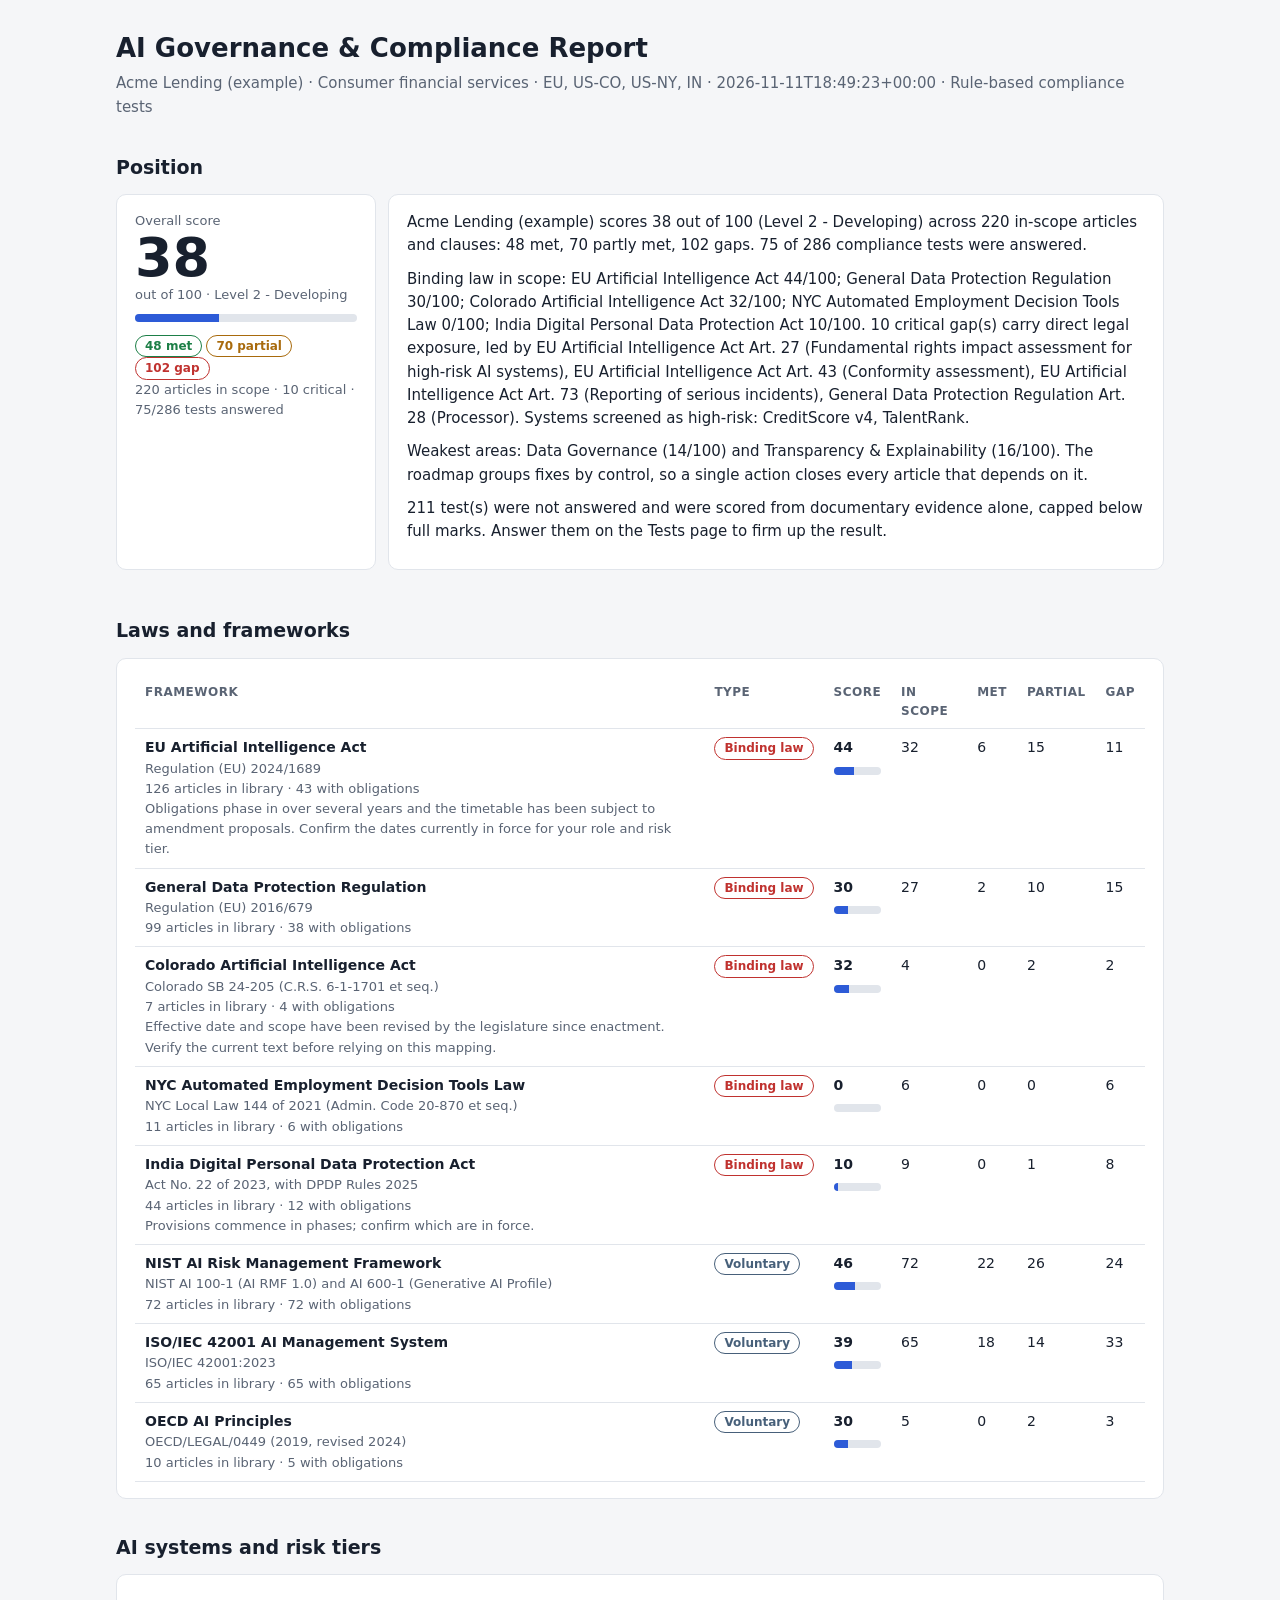
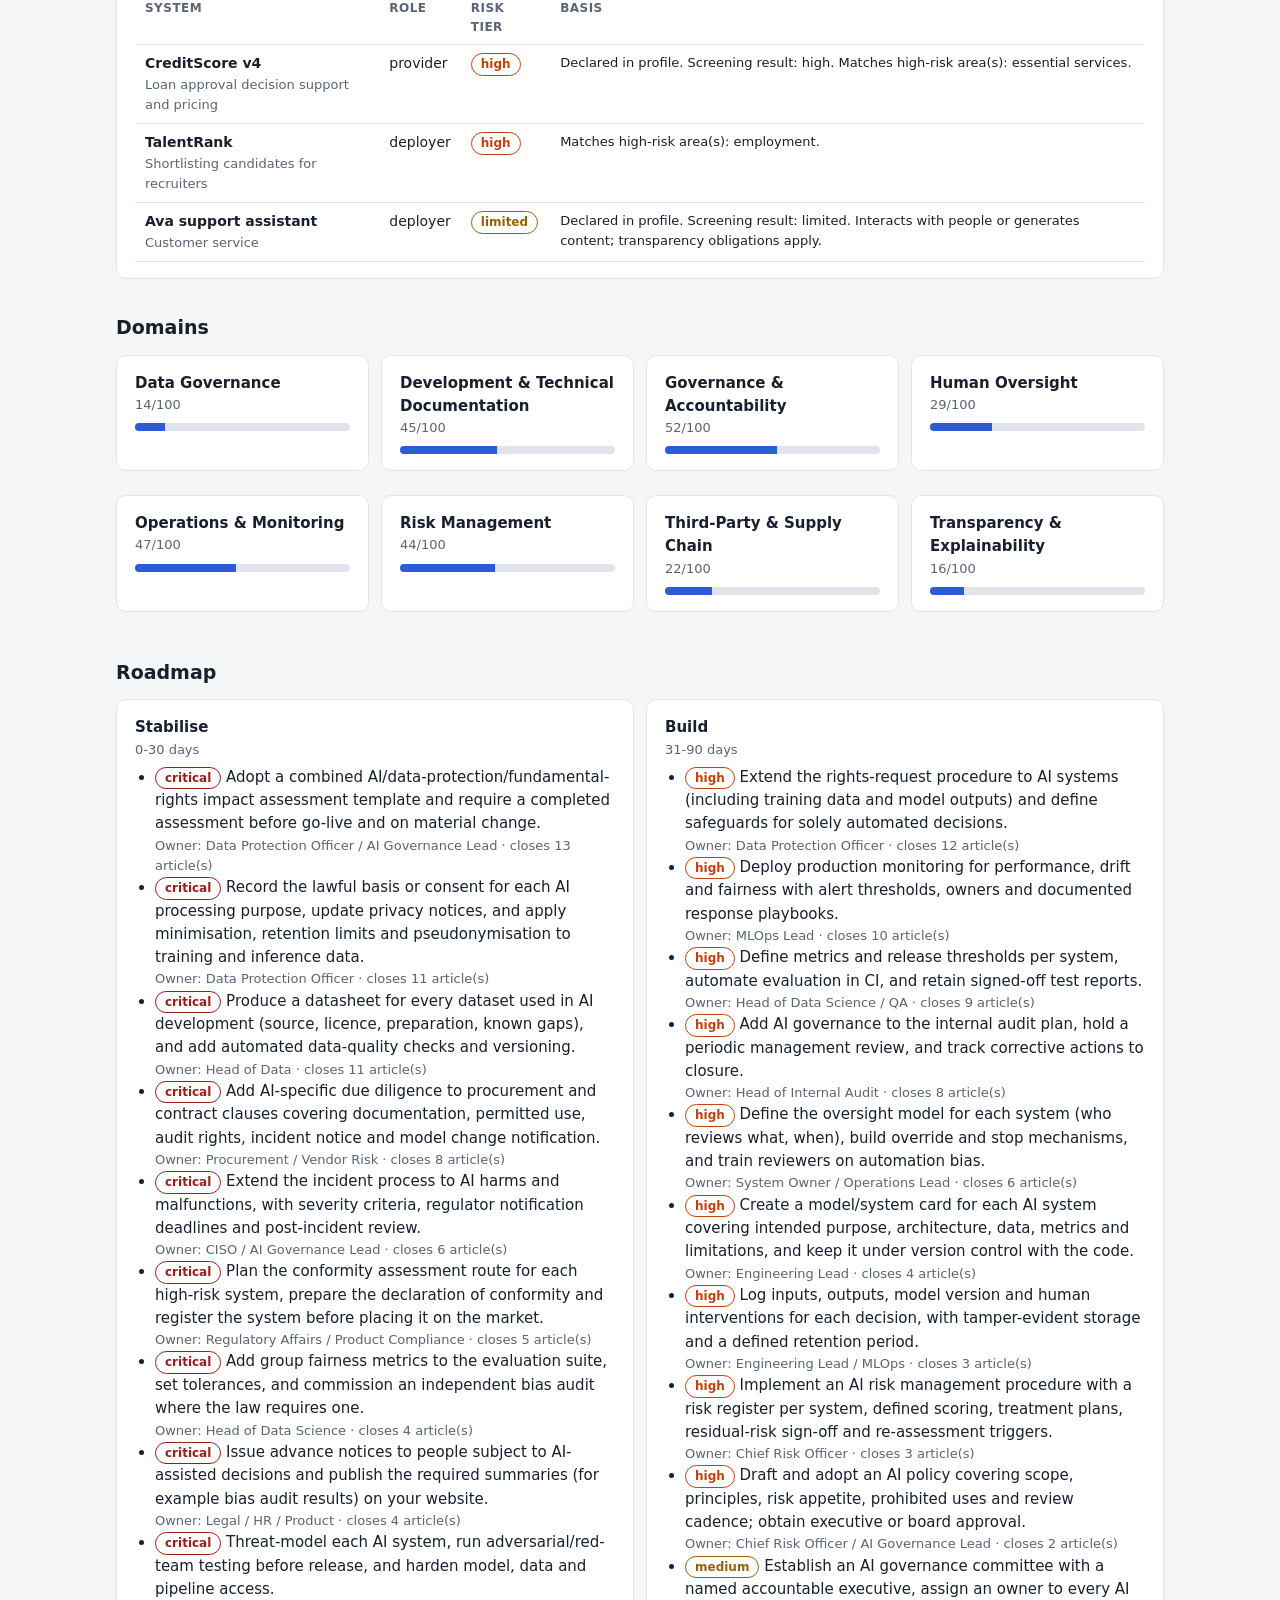
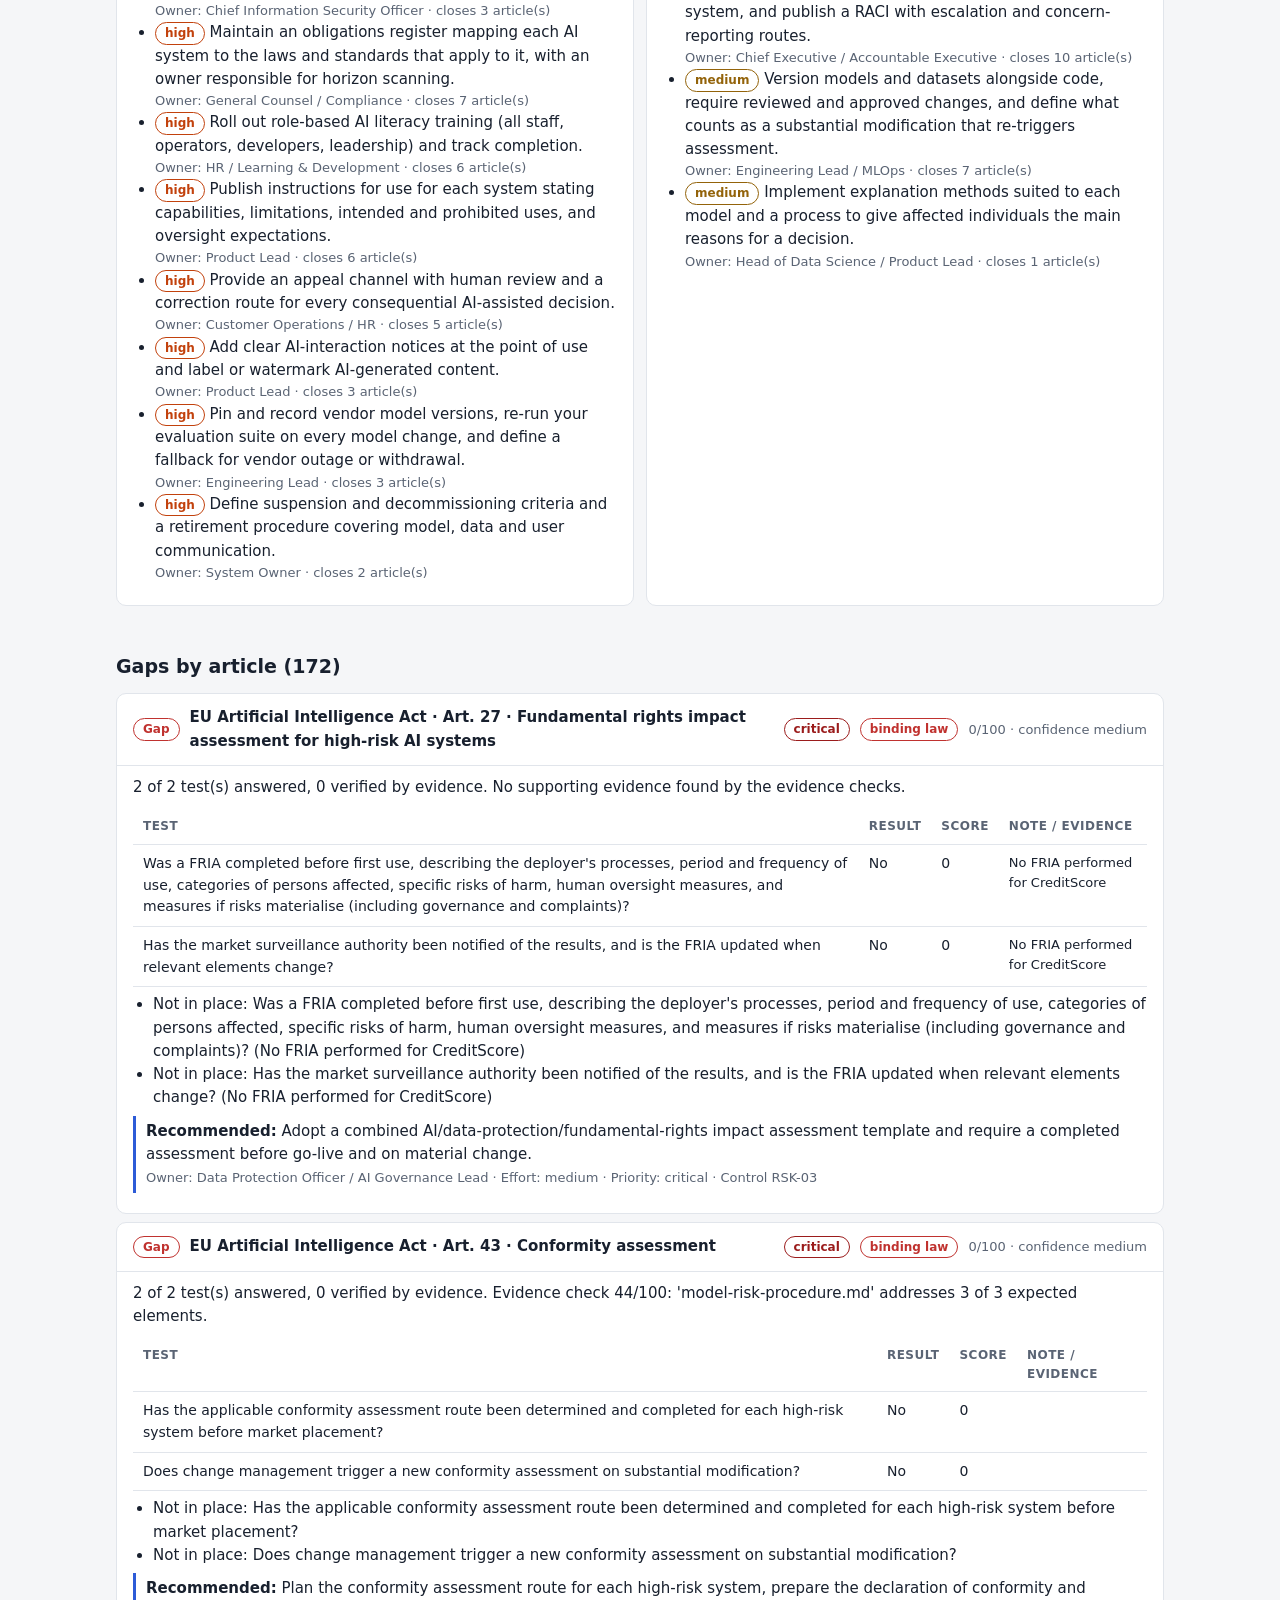
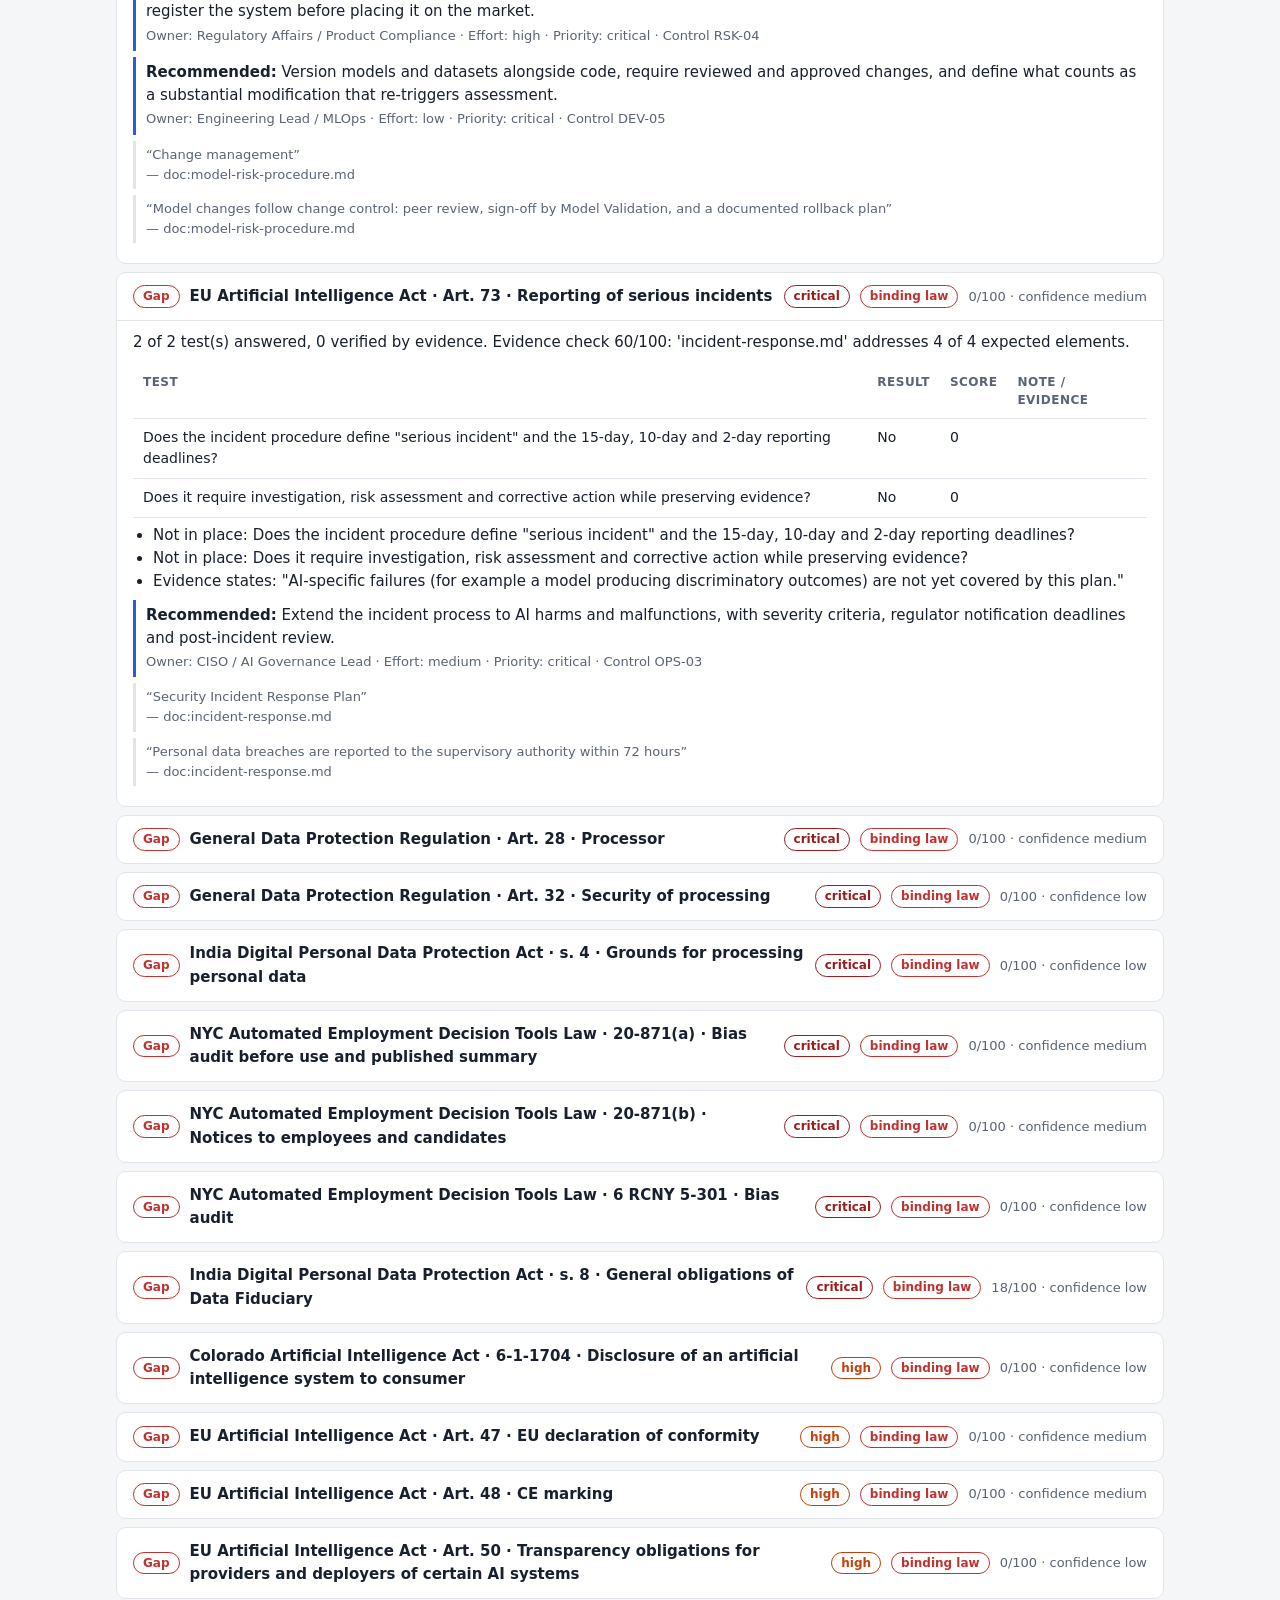
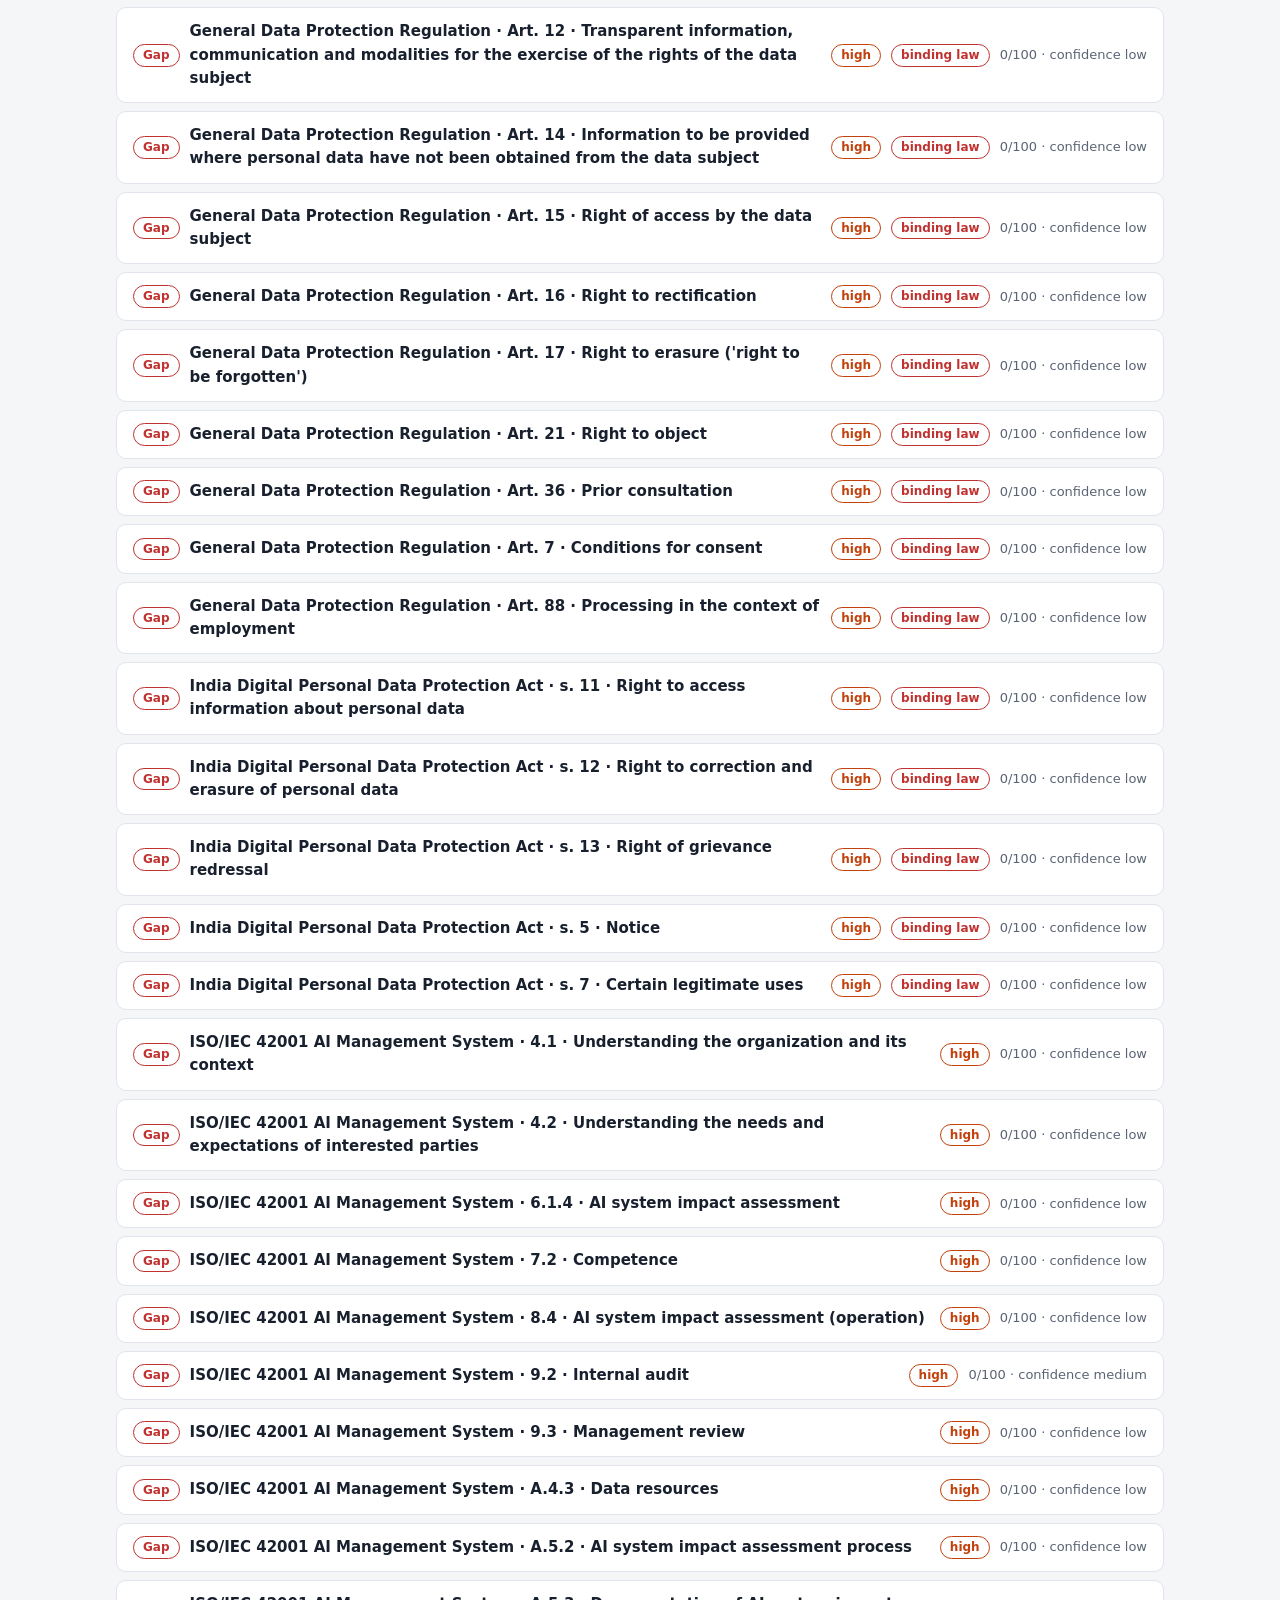
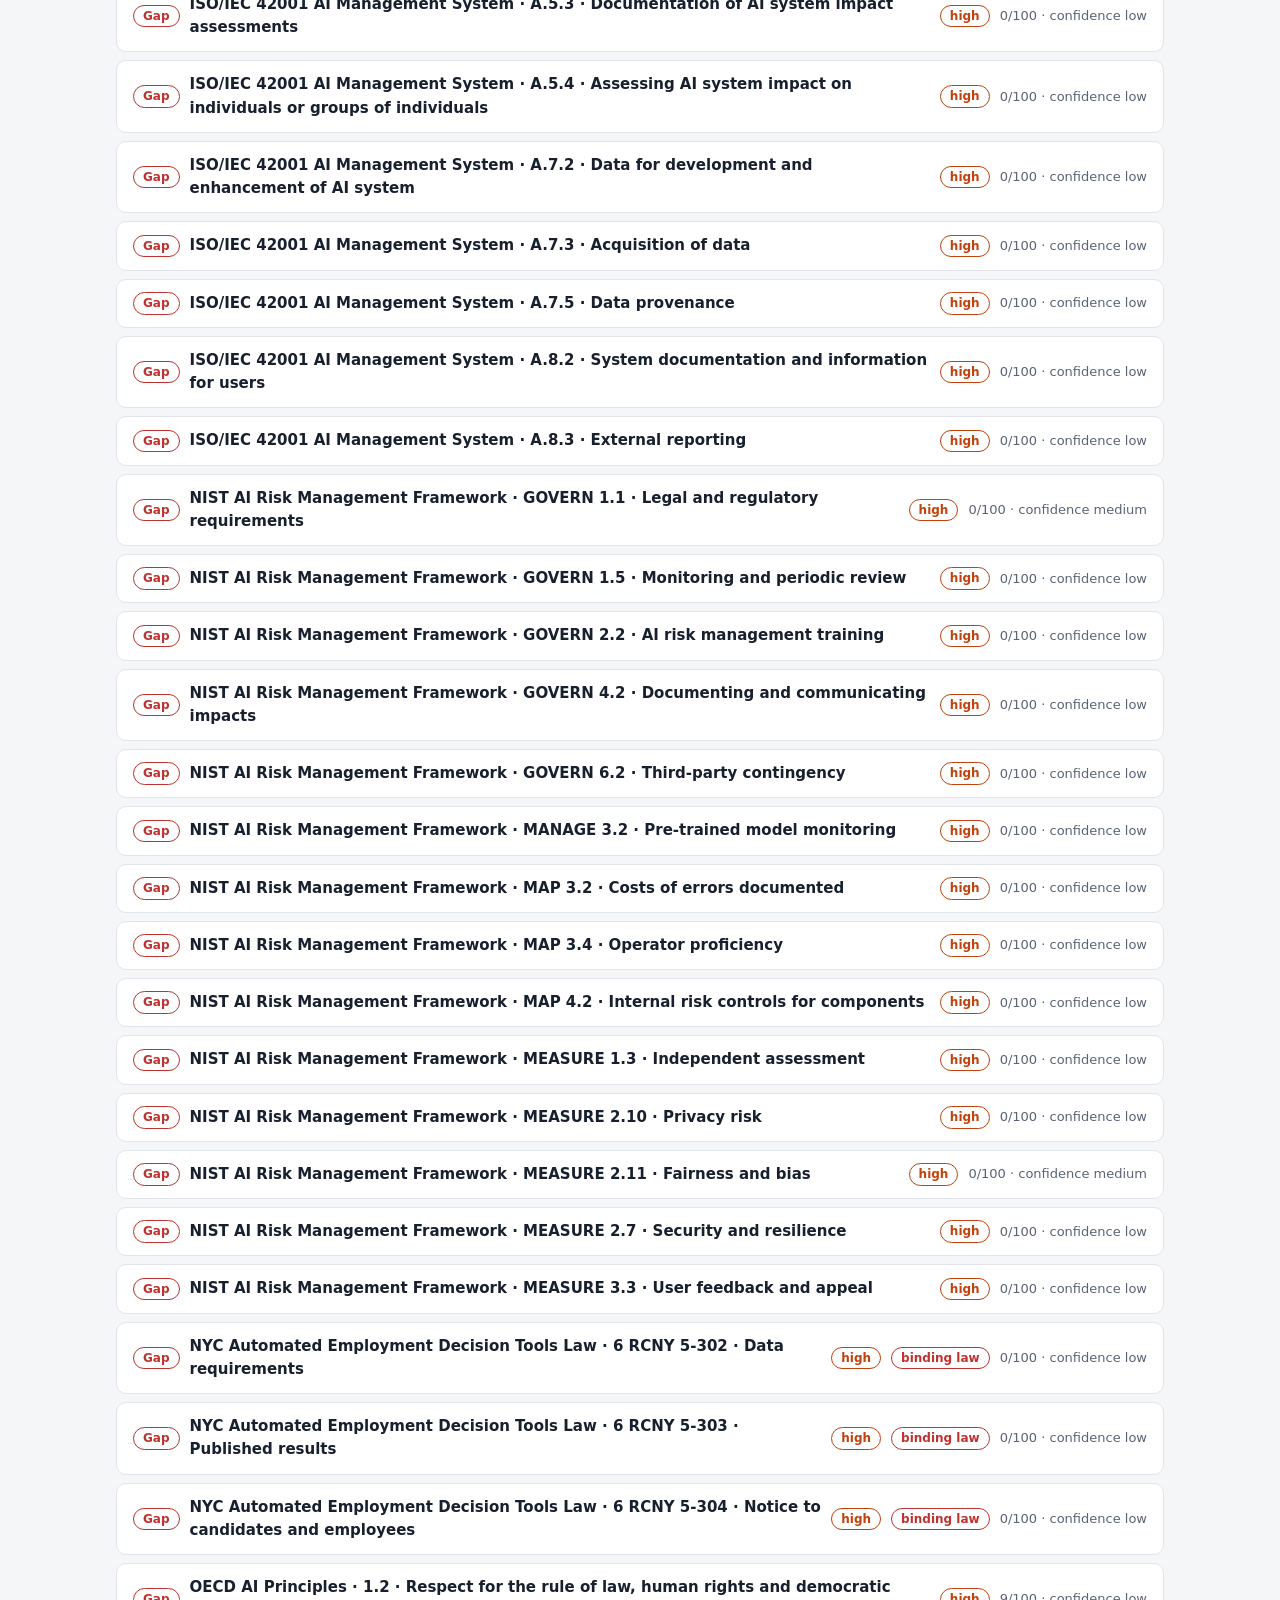
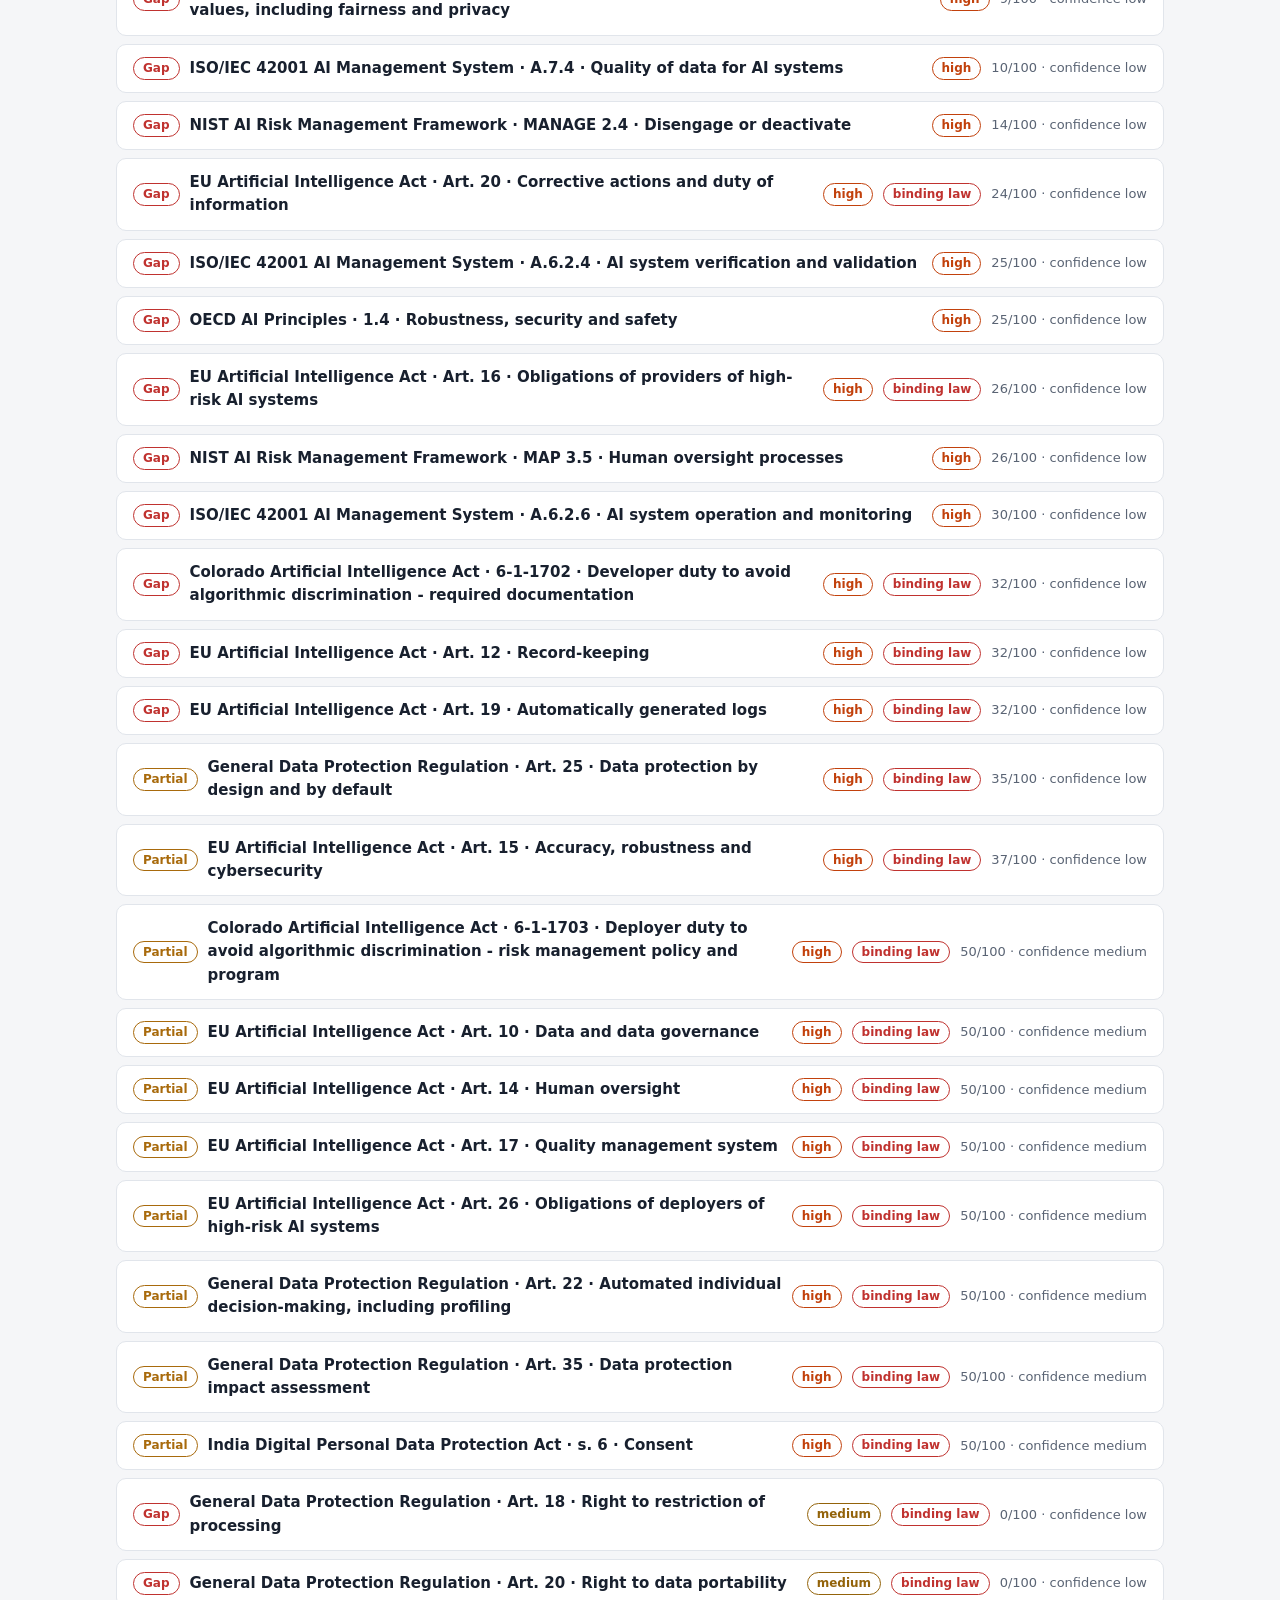
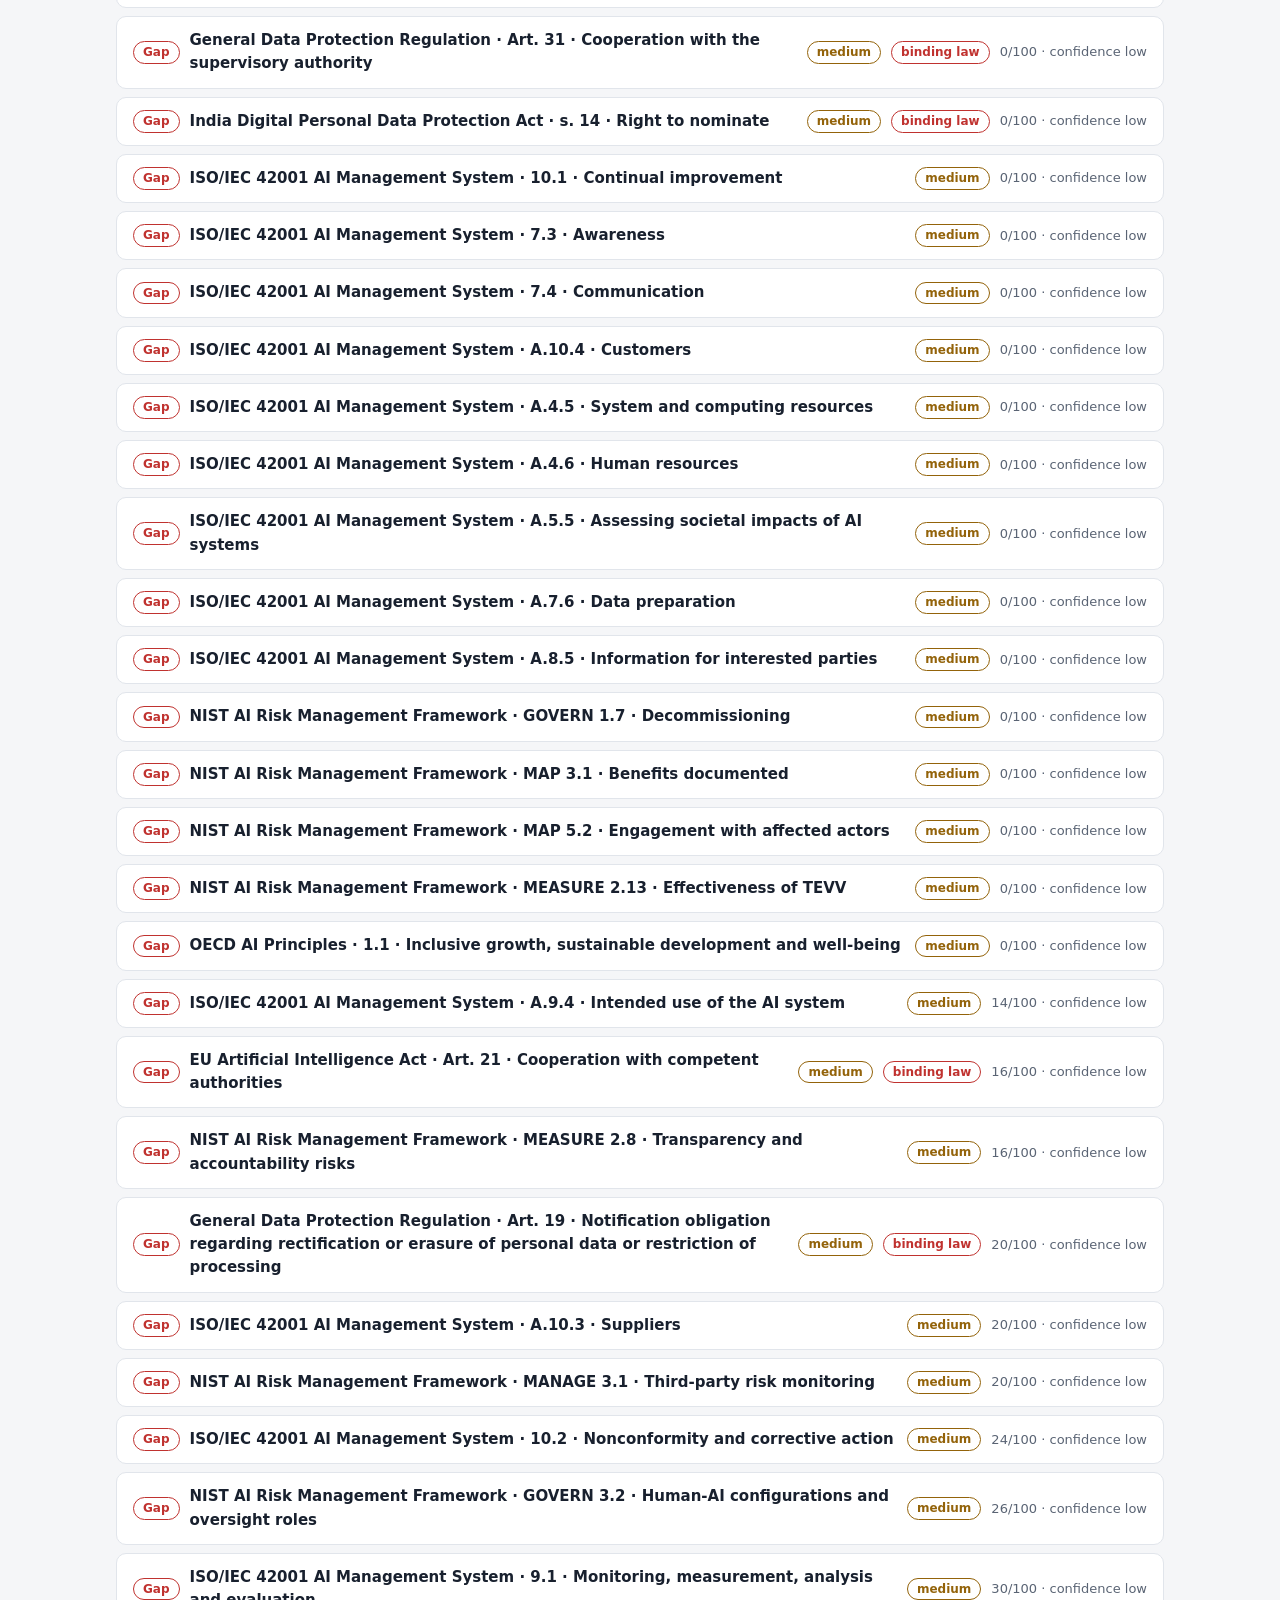
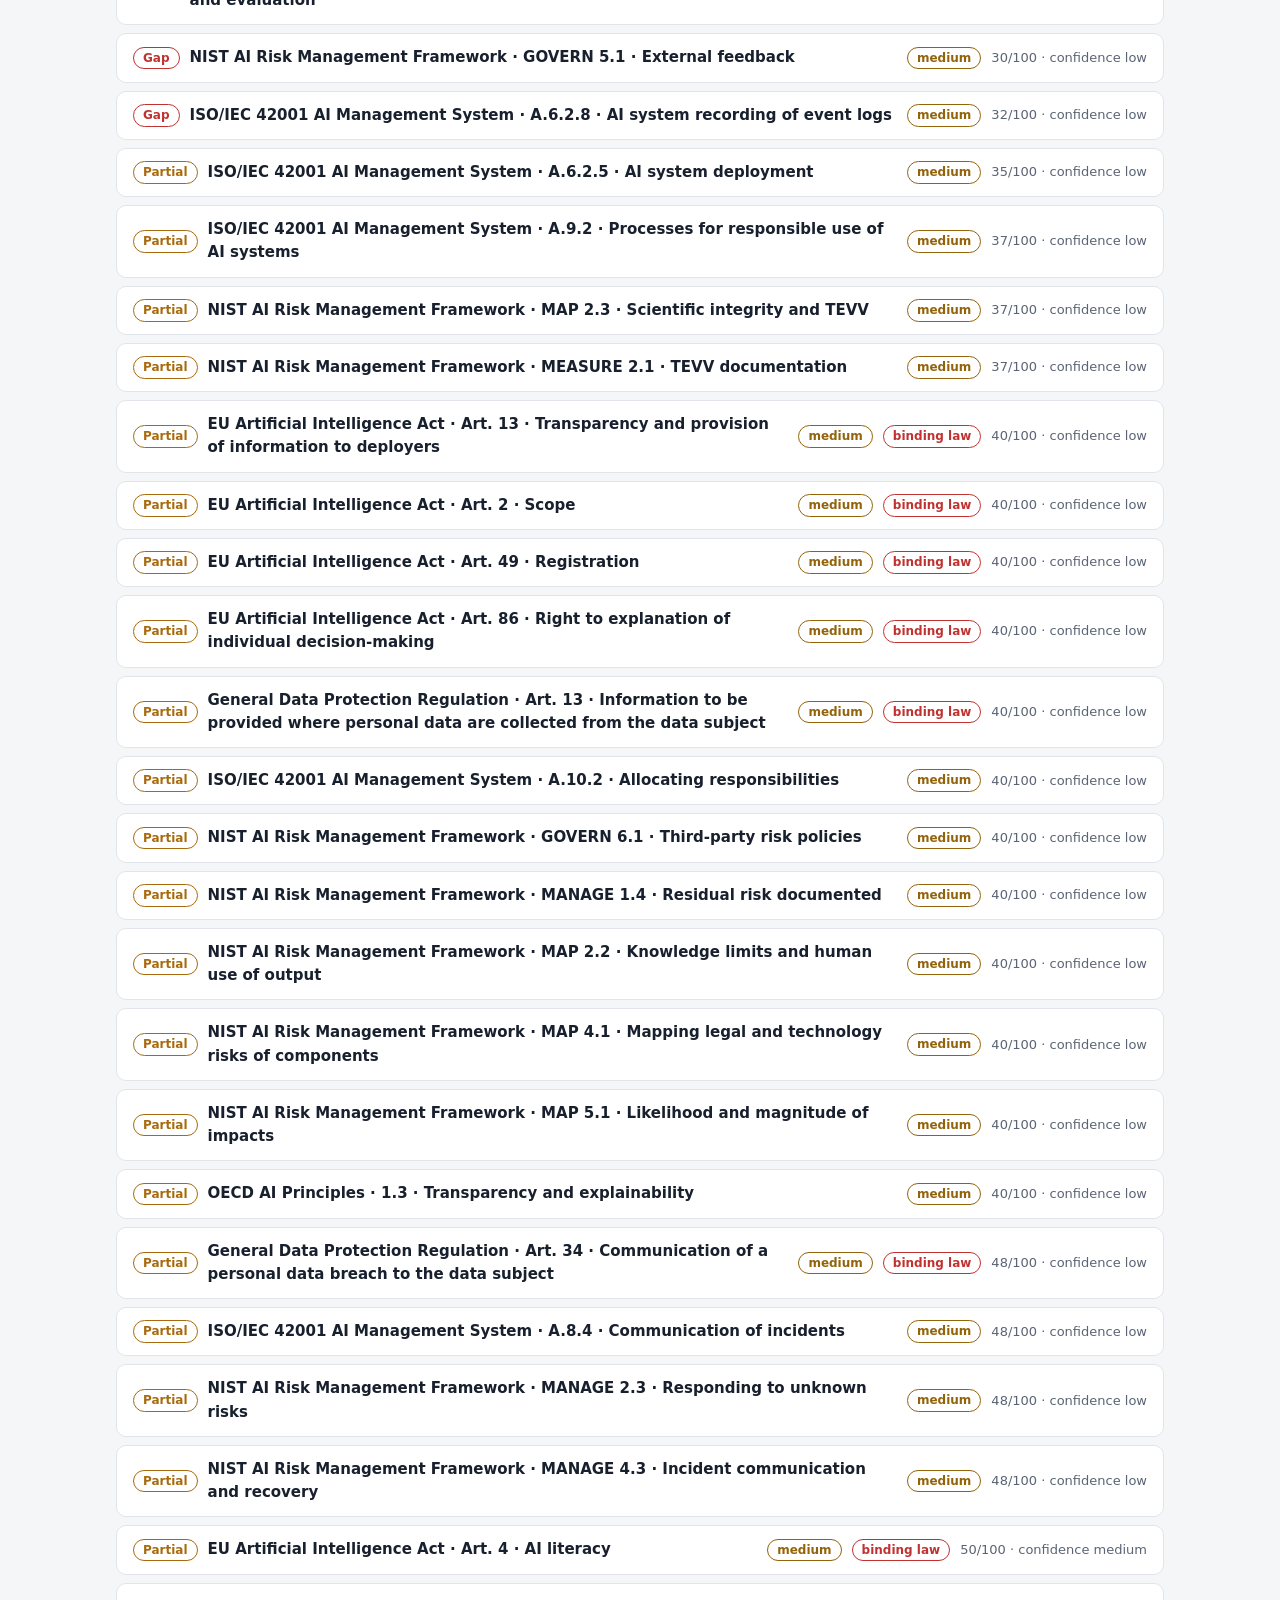
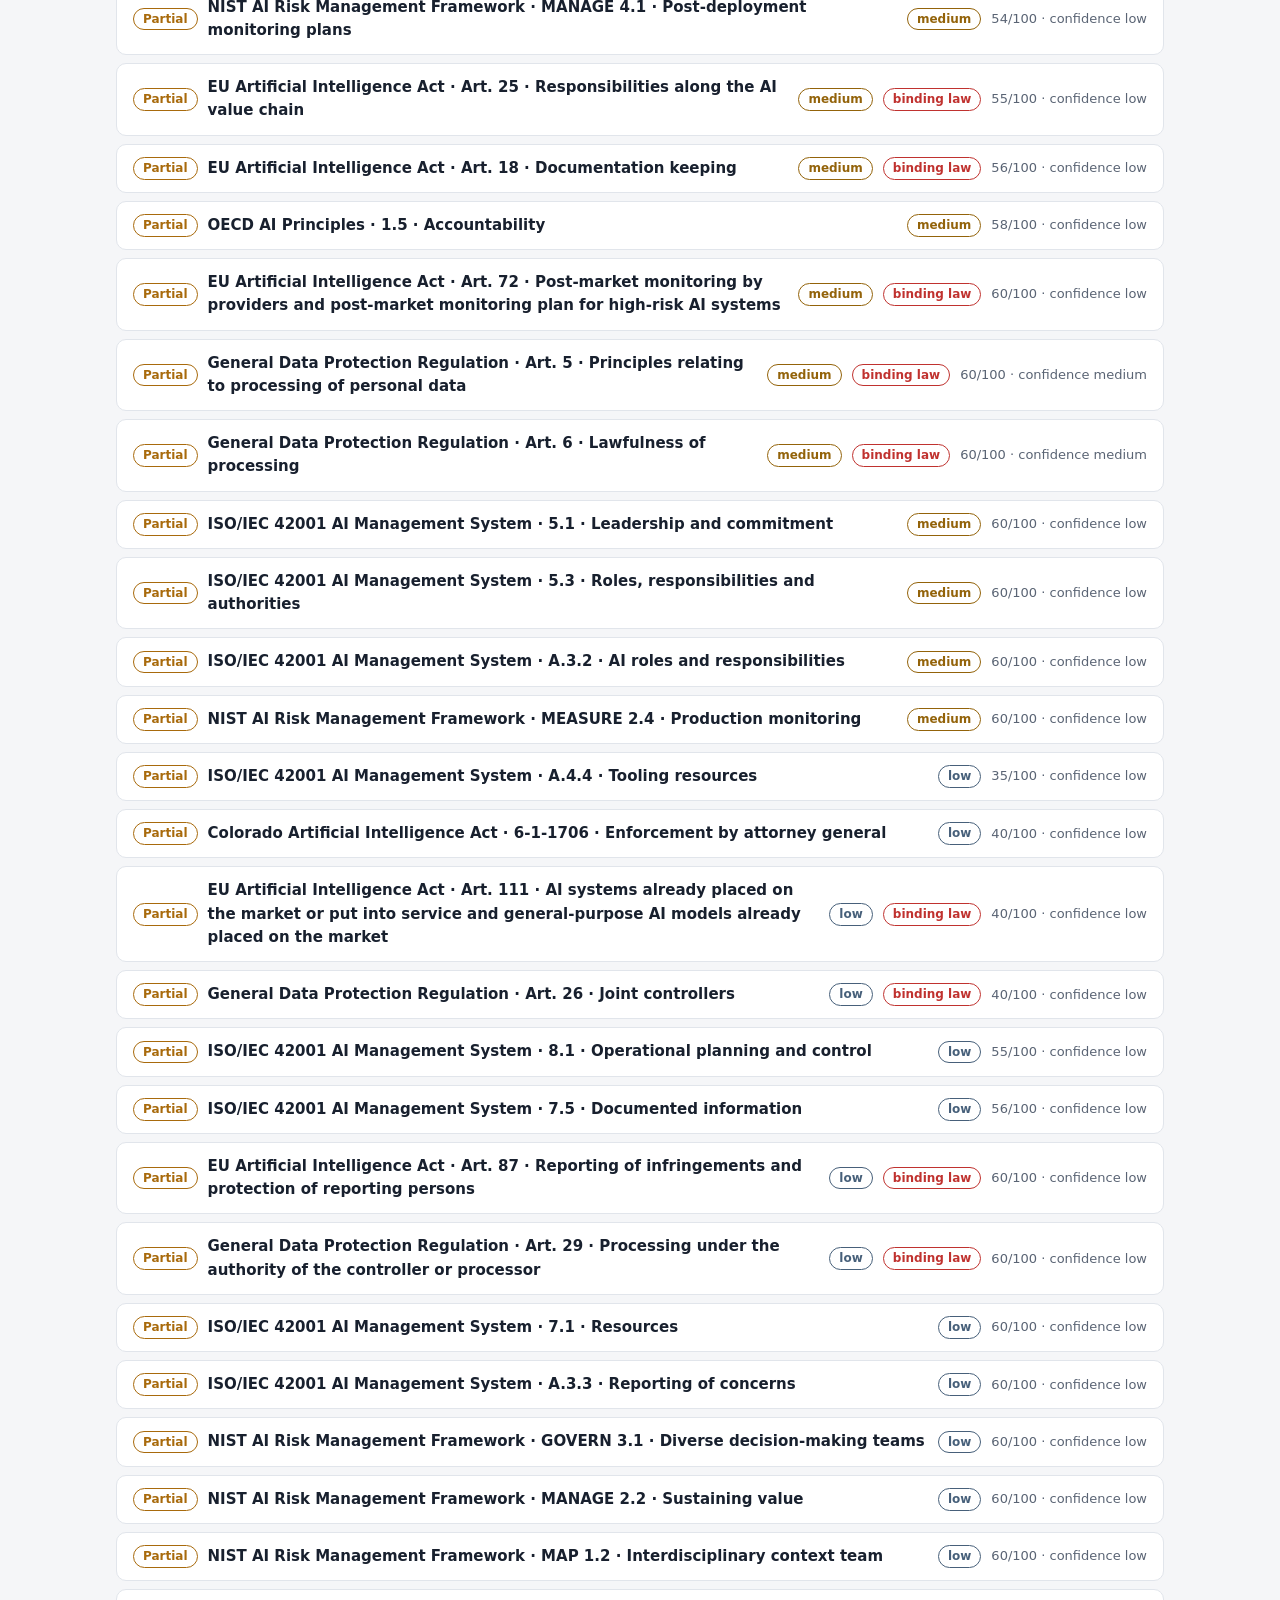
==== commit 023fc3dc: "Rebuild as a self-hosted web platform with an article-level rule library Replace the AI-assisted eva" ====
--- a/examples/acme/out/assessment.html
+++ b/examples/acme/out/assessment.html
@@ -1,57 +1,45 @@
 <!doctype html><html lang="en"><head><meta charset="utf-8"><meta name="viewport" content="width=device-width,initial-scale=1">
-<title>AI Governance Assessment - Acme Lending (example)</title><style>
-:root{--bg:#f6f7f9;--card:#fff;--ink:#1a2233;--mute:#5b6577;--line:#e2e6ec;--accent:#2f5bd8;
---met:#1f8a4c;--partial:#b7791f;--gap:#c53030;--na:#8a93a3;--critical:#9b1c1c;--high:#c2410c;--medium:#a16207;--low:#47607a}
-@media(prefers-color-scheme:dark){:root{--bg:#10141c;--card:#181e2a;--ink:#e6eaf2;--mute:#9aa5b8;--line:#2a3344;--accent:#7da2ff;
+<title>AI Compliance Report - Acme Lending (example)</title><style>
+:root{--bg:#f5f6f8;--card:#fff;--ink:#18202e;--mute:#5a6474;--line:#e1e5eb;--accent:#2d5bd7;
+--met:#1d7f47;--partial:#a86a0c;--gap:#c0322f;--na:#7f8898;--critical:#9b1c1c;--high:#c2410c;--medium:#93630a;--low:#47607a}
+@media(prefers-color-scheme:dark){:root{--bg:#0f131a;--card:#171d28;--ink:#e5e9f1;--mute:#98a3b6;--line:#283142;--accent:#7da2ff;
 --met:#4ade80;--partial:#fbbf24;--gap:#f87171;--na:#7c8799;--critical:#fca5a5;--high:#fdba74;--medium:#fde047;--low:#a5b4c8}}
 *{box-sizing:border-box}body{margin:0;background:var(--bg);color:var(--ink);font:15px/1.55 system-ui,-apple-system,Segoe UI,Roboto,sans-serif}
-main{max-width:1080px;margin:0 auto;padding:28px 16px 60px}h1{font-size:26px;margin:0 0 4px}h2{font-size:19px;margin:36px 0 12px}
-h3{font-size:15px;margin:0}.mute{color:var(--mute)}.small{font-size:13px}
-.card{background:var(--card);border:1px solid var(--line);border-radius:10px;padding:16px 18px;margin-bottom:12px}
-.grid{display:grid;gap:12px;grid-template-columns:repeat(auto-fit,minmax(230px,1fr))}
-.hero{display:grid;gap:12px;grid-template-columns:minmax(200px,260px) 1fr}@media(max-width:700px){.hero{grid-template-columns:1fr}}
-.big{font-size:54px;font-weight:700;line-height:1}.bar{height:8px;border-radius:4px;background:var(--line);overflow:hidden;margin-top:8px}
-.bar>i{display:block;height:100%;background:var(--accent)}
+main{max-width:1080px;margin:0 auto;padding:28px 16px 60px}h1{font-size:26px;margin:0 0 4px}h2{font-size:19px;margin:34px 0 12px}h3{font-size:15px;margin:0}
+.mute{color:var(--mute)}.small{font-size:13px}.card{background:var(--card);border:1px solid var(--line);border-radius:10px;padding:16px 18px;margin-bottom:12px}
+.grid{display:grid;gap:12px;grid-template-columns:repeat(auto-fit,minmax(230px,1fr))}.hero{display:grid;gap:12px;grid-template-columns:minmax(200px,260px) 1fr}
+@media(max-width:700px){.hero{grid-template-columns:1fr}}.big{font-size:54px;font-weight:700;line-height:1}
+.bar{height:8px;border-radius:4px;background:var(--line);overflow:hidden;margin-top:8px}.bar>i{display:block;height:100%;background:var(--accent)}
 .pill{display:inline-block;padding:1px 9px;border-radius:999px;font-size:12px;font-weight:600;border:1px solid currentColor;white-space:nowrap}
 .met{color:var(--met)}.partial{color:var(--partial)}.gap{color:var(--gap)}.not_applicable{color:var(--na)}
 .critical{color:var(--critical)}.high{color:var(--high)}.medium{color:var(--medium)}.low{color:var(--low)}
 .wrap{overflow-x:auto}table{width:100%;border-collapse:collapse;font-size:14px}th,td{text-align:left;padding:8px 10px;border-bottom:1px solid var(--line);vertical-align:top}
 th{font-size:12px;text-transform:uppercase;letter-spacing:.04em;color:var(--mute)}
 details{background:var(--card);border:1px solid var(--line);border-radius:10px;margin-bottom:8px}
-summary{cursor:pointer;padding:12px 16px;display:flex;gap:10px;align-items:center;flex-wrap:wrap}summary b{flex:1;min-width:180px}
+summary{cursor:pointer;padding:12px 16px;display:flex;gap:10px;align-items:center;flex-wrap:wrap}summary b{flex:1;min-width:200px}
 .body{padding:0 16px 14px;border-top:1px solid var(--line)}.body p{margin:10px 0}ul{margin:6px 0;padding-left:20px}
 blockquote{margin:6px 0;padding:4px 10px;border-left:3px solid var(--line);color:var(--mute);font-size:13px}
 .rec{border-left:3px solid var(--accent);padding:4px 10px;margin:6px 0}.note{border-left:3px solid var(--partial)}
 p.sum{margin:0 0 10px}footer{margin-top:40px;font-size:12px;color:var(--mute)}
 </style></head><body><main>
-<h1>AI Governance &amp; Compliance Assessment</h1>
-<div class="mute">Acme Lending (example) · Consumer financial services · EU, US-CO, US-NY, IN · 2026-11-11T15:37:08+00:00 · Rule-based review (offline)</div>
-
-<h2>Position</h2>
-<div class="hero">
- <div class="card"><div class="small mute">Overall score</div><div class="big">46</div><div class="small mute">out of 100 · Level 3 - Defined</div>
-  <div class="bar"><i style="width:46%"></i></div>
-  <p class="small"><span class="pill met">10 met</span> <span class="pill partial">7 partial</span> <span class="pill gap">15 gap</span><br>
-  <span class="mute">32 controls in scope · 1 not applicable · 4 critical</span></p></div>
- <div class="card"><p class="sum">Acme Lending (example) scores 46 out of 100 against the unified AI governance control catalog (Level 3 - Defined). 10 of 32 applicable controls are met, 7 are partly met and 15 are gaps.</p><p class="sum">Binding law in scope: EU Artificial Intelligence Act (49/100); General Data Protection Regulation (46/100); Colorado Artificial Intelligence Act (52/100); NYC Automated Employment Decision Tools Law (14/100); India Digital Personal Data Protection Act (34/100). 4 critical gap(s) carry direct legal exposure: DAT-01 Data quality, provenance and documentation, DEV-03 Fairness and non-discrimination testing, DEV-04 Security and adversarial resilience, RSK-04 Conformity assessment, declaration and registration. Systems screened as high-risk: CreditScore v4, TalentRank.</p><p class="sum">Weakest areas: Third-Party &amp; Supply Chain (18/100) and Data Governance (20/100).</p><p class="sum">This summary was produced by the rule-based evaluator, which checks whether evidence addresses each control, not whether the control is effective. Run with AI mode enabled for a substantive review and tailored recommendations.</p></div>
-</div>
-
+<h1>AI Governance &amp; Compliance Report</h1>
+<div class="mute">Acme Lending (example) · Consumer financial services · EU, US-CO, US-NY, IN · 2026-11-11T18:49:23+00:00 · Rule-based compliance tests</div>
+<h2>Position</h2><div class="hero">
+ <div class="card"><div class="small mute">Overall score</div><div class="big">38</div><div class="small mute">out of 100 · Level 2 - Developing</div>
+ <div class="bar"><i style="width:38%"></i></div>
+ <p class="small"><span class="pill met">48 met</span> <span class="pill partial">70 partial</span> <span class="pill gap">102 gap</span><br>
+ <span class="mute">220 articles in scope · 10 critical · 75/286 tests answered</span></p></div>
+ <div class="card"><p class="sum">Acme Lending (example) scores 38 out of 100 (Level 2 - Developing) across 220 in-scope articles and clauses: 48 met, 70 partly met, 102 gaps. 75 of 286 compliance tests were answered.</p><p class="sum">Binding law in scope: EU Artificial Intelligence Act 44/100; General Data Protection Regulation 30/100; Colorado Artificial Intelligence Act 32/100; NYC Automated Employment Decision Tools Law 0/100; India Digital Personal Data Protection Act 10/100. 10 critical gap(s) carry direct legal exposure, led by EU Artificial Intelligence Act Art. 27 (Fundamental rights impact assessment for high-risk AI systems), EU Artificial Intelligence Act Art. 43 (Conformity assessment), EU Artificial Intelligence Act Art. 73 (Reporting of serious incidents), General Data Protection Regulation Art. 28 (Processor). Systems screened as high-risk: CreditScore v4, TalentRank.</p><p class="sum">Weakest areas: Data Governance (14/100) and Transparency &amp; Explainability (16/100). The roadmap groups fixes by control, so a single action closes every article that depends on it.</p><p class="sum">211 test(s) were not answered and were scored from documentary evidence alone, capped below full marks. Answer them on the Tests page to firm up the result.</p></div></div>
 <h2>Laws and frameworks</h2>
-<div class="card wrap"><table><tr><th>Framework</th><th>Type</th><th>Score</th><th>Met</th><th>Partial</th><th>Gap</th></tr><tr><td><b>EU Artificial Intelligence Act</b><div class="small mute">Regulation (EU) 2024/1689</div><div class="small mute">Obligations phase in over several years and the timetable has been subject to amendment proposals. Confirm the dates currently in force for your role and risk tier.</div></td><td><span class="pill gap">Binding law</span></td><td><b>49</b><div class="bar"><i style="width:49%"></i></div></td><td>10</td><td>6</td><td>12</td></tr><tr><td><b>General Data Protection Regulation</b><div class="small mute">Regulation (EU) 2016/679</div></td><td><span class="pill gap">Binding law</span></td><td><b>46</b><div class="bar"><i style="width:46%"></i></div></td><td>3</td><td>4</td><td>4</td></tr><tr><td><b>Colorado Artificial Intelligence Act</b><div class="small mute">Colorado SB 24-205 (C.R.S. 6-1-1701 et seq.)</div><div class="small mute">Effective date and scope have been revised by the legislature since enactment. Verify the current text before relying on this mapping.</div></td><td><span class="pill gap">Binding law</span></td><td><b>52</b><div class="bar"><i style="width:52%"></i></div></td><td>5</td><td>3</td><td>6</td></tr><tr><td><b>NYC Automated Employment Decision Tools Law</b><div class="small mute">NYC Local Law 144 of 2021 (Admin. Code 20-870 et seq.)</div></td><td><span class="pill gap">Binding law</span></td><td><b>14</b><div class="bar"><i style="width:14%"></i></div></td><td>0</td><td>1</td><td>2</td></tr><tr><td><b>India Digital Personal Data Protection Act</b><div class="small mute">Act No. 22 of 2023, with DPDP Rules 2025</div><div class="small mute">Provisions commence in phases; confirm which are in force.</div></td><td><span class="pill gap">Binding law</span></td><td><b>34</b><div class="bar"><i style="width:34%"></i></div></td><td>1</td><td>4</td><td>4</td></tr><tr><td><b>NIST AI Risk Management Framework</b><div class="small mute">NIST AI 100-1 (AI RMF 1.0) and AI 600-1 (Generative AI Profile)</div></td><td><span class="pill low">Voluntary</span></td><td><b>49</b><div class="bar"><i style="width:49%"></i></div></td><td>10</td><td>7</td><td>13</td></tr><tr><td><b>ISO/IEC 42001 AI Management System</b><div class="small mute">ISO/IEC 42001:2023</div></td><td><span class="pill low">Voluntary</span></td><td><b>47</b><div class="bar"><i style="width:47%"></i></div></td><td>10</td><td>7</td><td>14</td></tr><tr><td><b>OECD AI Principles</b><div class="small mute">OECD/LEGAL/0449 (2019, revised 2024)</div></td><td><span class="pill low">Voluntary</span></td><td><b>52</b><div class="bar"><i style="width:52%"></i></div></td><td>7</td><td>4</td><td>7</td></tr></table></div>
-
+<div class="card wrap"><table><tr><th>Framework</th><th>Type</th><th>Score</th><th>In scope</th><th>Met</th><th>Partial</th><th>Gap</th></tr><tr><td><b>EU Artificial Intelligence Act</b><div class="small mute">Regulation (EU) 2024/1689</div><div class="small mute">126 articles in library · 43 with obligations</div><div class="small mute">Obligations phase in over several years and the timetable has been subject to amendment proposals. Confirm the dates currently in force for your role and risk tier.</div></td><td><span class="pill gap">Binding law</span></td><td><b>44</b><div class="bar"><i style="width:44%"></i></div></td><td>32</td><td>6</td><td>15</td><td>11</td></tr><tr><td><b>General Data Protection Regulation</b><div class="small mute">Regulation (EU) 2016/679</div><div class="small mute">99 articles in library · 38 with obligations</div></td><td><span class="pill gap">Binding law</span></td><td><b>30</b><div class="bar"><i style="width:30%"></i></div></td><td>27</td><td>2</td><td>10</td><td>15</td></tr><tr><td><b>Colorado Artificial Intelligence Act</b><div class="small mute">Colorado SB 24-205 (C.R.S. 6-1-1701 et seq.)</div><div class="small mute">7 articles in library · 4 with obligations</div><div class="small mute">Effective date and scope have been revised by the legislature since enactment. Verify the current text before relying on this mapping.</div></td><td><span class="pill gap">Binding law</span></td><td><b>32</b><div class="bar"><i style="width:32%"></i></div></td><td>4</td><td>0</td><td>2</td><td>2</td></tr><tr><td><b>NYC Automated Employment Decision Tools Law</b><div class="small mute">NYC Local Law 144 of 2021 (Admin. Code 20-870 et seq.)</div><div class="small mute">11 articles in library · 6 with obligations</div></td><td><span class="pill gap">Binding law</span></td><td><b>0</b><div class="bar"><i style="width:0%"></i></div></td><td>6</td><td>0</td><td>0</td><td>6</td></tr><tr><td><b>India Digital Personal Data Protection Act</b><div class="small mute">Act No. 22 of 2023, with DPDP Rules 2025</div><div class="small mute">44 articles in library · 12 with obligations</div><div class="small mute">Provisions commence in phases; confirm which are in force.</div></td><td><span class="pill gap">Binding law</span></td><td><b>10</b><div class="bar"><i style="width:10%"></i></div></td><td>9</td><td>0</td><td>1</td><td>8</td></tr><tr><td><b>NIST AI Risk Management Framework</b><div class="small mute">NIST AI 100-1 (AI RMF 1.0) and AI 600-1 (Generative AI Profile)</div><div class="small mute">72 articles in library · 72 with obligations</div></td><td><span class="pill low">Voluntary</span></td><td><b>46</b><div class="bar"><i style="width:46%"></i></div></td><td>72</td><td>22</td><td>26</td><td>24</td></tr><tr><td><b>ISO/IEC 42001 AI Management System</b><div class="small mute">ISO/IEC 42001:2023</div><div class="small mute">65 articles in library · 65 with obligations</div></td><td><span class="pill low">Voluntary</span></td><td><b>39</b><div class="bar"><i style="width:39%"></i></div></td><td>65</td><td>18</td><td>14</td><td>33</td></tr><tr><td><b>OECD AI Principles</b><div class="small mute">OECD/LEGAL/0449 (2019, revised 2024)</div><div class="small mute">10 articles in library · 5 with obligations</div></td><td><span class="pill low">Voluntary</span></td><td><b>30</b><div class="bar"><i style="width:30%"></i></div></td><td>5</td><td>0</td><td>2</td><td>3</td></tr></table></div>
 <h2>AI systems and risk tiers</h2>
 <div class="card wrap"><table><tr><th>System</th><th>Role</th><th>Risk tier</th><th>Basis</th></tr><tr><td><b>CreditScore v4</b><div class='small mute'>Loan approval decision support and pricing</div></td><td>provider</td><td><span class="pill high">high</span></td><td class='small'>Declared in profile. Screening result: high. Matches high-risk area(s): essential services.</td></tr><tr><td><b>TalentRank</b><div class='small mute'>Shortlisting candidates for recruiters</div></td><td>deployer</td><td><span class="pill high">high</span></td><td class='small'>Matches high-risk area(s): employment.</td></tr><tr><td><b>Ava support assistant</b><div class='small mute'>Customer service</div></td><td>deployer</td><td><span class="pill medium">limited</span></td><td class='small'>Declared in profile. Screening result: limited. Interacts with people or generates content; transparency obligations apply.</td></tr></table></div>
-
-<h2>Domains</h2><div class="grid"><div class="card"><h3>Governance &amp; Accountability</h3><div class="small mute">63/100</div><div class="bar"><i style="width:63%"></i></div></div><div class="card"><h3>Risk Management</h3><div class="small mute">59/100</div><div class="bar"><i style="width:59%"></i></div></div><div class="card"><h3>Data Governance</h3><div class="small mute">20/100</div><div class="bar"><i style="width:20%"></i></div></div><div class="card"><h3>Development &amp; Technical Documentation</h3><div class="small mute">54/100</div><div class="bar"><i style="width:54%"></i></div></div><div class="card"><h3>Transparency &amp; Explainability</h3><div class="small mute">25/100</div><div class="bar"><i style="width:25%"></i></div></div><div class="card"><h3>Human Oversight</h3><div class="small mute">40/100</div><div class="bar"><i style="width:40%"></i></div></div><div class="card"><h3>Operations &amp; Monitoring</h3><div class="small mute">52/100</div><div class="bar"><i style="width:52%"></i></div></div><div class="card"><h3>Third-Party &amp; Supply Chain</h3><div class="small mute">18/100</div><div class="bar"><i style="width:18%"></i></div></div><div class="card"><h3>Generative AI Safeguards</h3><div class="small mute">60/100</div><div class="bar"><i style="width:60%"></i></div></div></div>
-
-<h2>Gaps and recommendations (22)</h2>
-<details open><summary><span class="pill gap">Gap</span><b>DAT-01 · Data quality, provenance and documentation</b><span class="pill critical">critical</span><span class="pill gap">binding law</span><span class="small mute">0/100 · rules · confidence low</span></summary><div class="body"><p>No evidence found.</p><p class="small mute"><b>Requirements:</b> EU Artificial Intelligence Act: Art. 10; NIST AI Risk Management Framework: MAP 2.3, MEASURE 2.1; ISO/IEC 42001 AI Management System: A.4.3, A.7.2, A.7.3, A.7.4, A.7.5, A.7.6; India Digital Personal Data Protection Act: s. 8(3); General Data Protection Regulation: Art. 5(1)(d)</p><ul><li>No document found that addresses this control.</li><li>Technical signals not detected: datasheet, data_versioning</li></ul><div class="rec"><b>Recommended:</b> Produce a datasheet for every dataset used in AI development (source, licence, preparation, known gaps), and add automated data-quality checks and versioning.<br><span class="small mute">Owner: Head of Data · Effort: medium · Priority: critical</span></div></div></details><details open><summary><span class="pill gap">Gap</span><b>DEV-03 · Fairness and non-discrimination testing</b><span class="pill critical">critical</span><span class="pill gap">binding law</span><span class="small mute">0/100 · rules · confidence low</span></summary><div class="body"><p>Management reports the control is not in place. Management note: No bias audit of TalentRank has been commissioned</p><p class="small mute"><b>Requirements:</b> EU Artificial Intelligence Act: Art. 10(2)(f), Art. 15(4); NIST AI Risk Management Framework: MEASURE 2.11; ISO/IEC 42001 AI Management System: A.5.4, A.6.2.4; OECD AI Principles: 1.2; NYC Automated Employment Decision Tools Law: 20-871(a)(1), 6 RCNY 5-301; Colorado Artificial Intelligence Act: 6-1-1703(1), 6-1-1703(3)</p><ul><li>No document found that addresses this control.</li><li>Technical signals not detected: fairness_lib</li></ul><div class="rec"><b>Recommended:</b> Add group fairness metrics to the evaluation suite, set tolerances, and commission an independent bias audit where the law requires one.<br><span class="small mute">Owner: Head of Data Science · Effort: medium · Priority: critical</span></div></div></details><details open><summary><span class="pill gap">Gap</span><b>DEV-04 · Security and adversarial resilience</b><span class="pill critical">critical</span><span class="pill gap">binding law</span><span class="small mute">0/100 · rules · confidence low</span></summary><div class="body"><p>No evidence found.</p><p class="small mute"><b>Requirements:</b> EU Artificial Intelligence Act: Art. 15(5); NIST AI Risk Management Framework: MEASURE 2.7, MANAGE 2.3; ISO/IEC 42001 AI Management System: A.6.2.4, A.4.5; General Data Protection Regulation: Art. 32; India Digital Personal Data Protection Act: s. 8(5); OECD AI Principles: 1.4</p><ul><li>No document found that addresses this control.</li><li>Technical signals not detected: security_policy, adversarial_testing, dependency_lock</li></ul><div class="rec"><b>Recommended:</b> Threat-model each AI system, run adversarial/red-team testing before release, and harden model, data and pipeline access.<br><span class="small mute">Owner: Chief Information Security Officer · Effort: medium · Priority: critical</span></div></div></details><details><summary><span class="pill gap">Gap</span><b>RSK-04 · Conformity assessment, declaration and registration</b><span class="pill critical">critical</span><span class="pill gap">binding law</span><span class="small mute">0/100 · rules · confidence low</span></summary><div class="body"><p>No evidence found.</p><p class="small mute"><b>Requirements:</b> EU Artificial Intelligence Act: Art. 16, Art. 43, Art. 47, Art. 48, Art. 49; ISO/IEC 42001 AI Management System: A.6.2.5</p><ul><li>No document found that addresses this control.</li></ul><div class="rec"><b>Recommended:</b> Plan the conformity assessment route for each high-risk system, prepare the declaration of conformity and register the system before placing it on the market.<br><span class="small mute">Owner: Regulatory Affairs / Product Compliance · Effort: high · Priority: critical</span></div></div></details><details><summary><span class="pill gap">Gap</span><b>DAT-04 · Individual rights and automated decision safeguards</b><span class="pill high">high</span><span class="pill gap">binding law</span><span class="small mute">0/100 · rules · confidence low</span></summary><div class="body"><p>No evidence found.</p><p class="small mute"><b>Requirements:</b> General Data Protection Regulation: Art. 15, Art. 16, Art. 17, Art. 21, Art. 22; India Digital Personal Data Protection Act: s. 11, s. 12, s. 13; Colorado Artificial Intelligence Act: 6-1-1703(4); NIST AI Risk Management Framework: MEASURE 2.10</p><ul><li>No document found that addresses this control.</li></ul><div class="rec"><b>Recommended:</b> Extend the rights-request procedure to AI systems (including training data and model outputs) and define safeguards for solely automated decisions.<br><span class="small mute">Owner: Data Protection Officer · Effort: medium · Priority: high</span></div></div></details><details><summary><span class="pill gap">Gap</span><b>GOV-04 · Legal and regulatory requirements register</b><span class="pill high">high</span><span class="small mute">0/100 · rules · confidence low</span></summary><div class="body"><p>No evidence found.</p><p class="small mute"><b>Requirements:</b> NIST AI Risk Management Framework: GOVERN 1.1; ISO/IEC 42001 AI Management System: 4.1, 4.2, 6.1; OECD AI Principles: 1.2</p><ul><li>No document found that addresses this control.</li></ul><div class="rec"><b>Recommended:</b> Maintain an obligations register mapping each AI system to the laws and standards that apply to it, with an owner responsible for horizon scanning.<br><span class="small mute">Owner: General Counsel / Compliance · Effort: low · Priority: high</span></div></div></details><details><summary><span class="pill gap">Gap</span><b>GOV-06 · Internal audit and management review</b><span class="pill high">high</span><span class="pill gap">binding law</span><span class="small mute">0/100 · rules · confidence low</span></summary><div class="body"><p>Management reports the control is not in place.</p><p class="small mute"><b>Requirements:</b> NIST AI Risk Management Framework: GOVERN 1.5, MEASURE 1.3; ISO/IEC 42001 AI Management System: 9.2, 9.3, 10.1, 10.2; India Digital Personal Data Protection Act: s. 10(2)(b)</p><ul><li>No document found that addresses this control.</li></ul><div class="rec"><b>Recommended:</b> Add AI governance to the internal audit plan, hold a periodic management review, and track corrective actions to closure.<br><span class="small mute">Owner: Head of Internal Audit · Effort: medium · Priority: high</span></div></div></details><details><summary><span class="pill gap">Gap</span><b>TPR-02 · Monitoring of third-party and pre-trained models</b><span class="pill high">high</span><span class="pill gap">binding law</span><span class="small mute">0/100 · rules · confidence low</span></summary><div class="body"><p>No evidence found.</p><p class="small mute"><b>Requirements:</b> NIST AI Risk Management Framework: MANAGE 3.1, MANAGE 3.2, GOVERN 6.2; ISO/IEC 42001 AI Management System: A.10.3, A.4.4; EU Artificial Intelligence Act: Art. 25(4)</p><ul><li>No document found that addresses this control.</li><li>Technical signals not detected: dependency_lock, eval_scripts</li></ul><div class="rec"><b>Recommended:</b> Pin and record vendor model versions, re-run your evaluation suite on every model change, and define a fallback for vendor outage or withdrawal.<br><span class="small mute">Owner: Engineering Lead · Effort: low · Priority: high</span></div></div></details><details><summary><span class="pill gap">Gap</span><b>TRN-01 · AI interaction disclosure and AI-generated content marking</b><span class="pill high">high</span><span class="pill gap">binding law</span><span class="small mute">0/100 · rules · confidence low</span></summary><div class="body"><p>No evidence found.</p><p class="small mute"><b>Requirements:</b> EU Artificial Intelligence Act: Art. 50; Colorado Artificial Intelligence Act: 6-1-1704; NIST AI Risk Management Framework: GOVERN 5.1, MEASURE 2.8; ISO/IEC 42001 AI Management System: A.8.2; OECD AI Principles: 1.3</p><ul><li>No document found that addresses this control.</li></ul><div class="rec"><b>Recommended:</b> Add clear AI-interaction notices at the point of use and label or watermark AI-generated content.<br><span class="small mute">Owner: Product Lead · Effort: low · Priority: high</span></div></div></details><details><summary><span class="pill gap">Gap</span><b>TRN-02 · Instructions for use and information for deployers and users</b><span class="pill high">high</span><span class="pill gap">binding law</span><span class="small mute">0/100 · rules · confidence low</span></summary><div class="body"><p>No evidence found.</p><p class="small mute"><b>Requirements:</b> EU Artificial Intelligence Act: Art. 13, Art. 26(1); NIST AI Risk Management Framework: MAP 2.2, MAP 3.4; ISO/IEC 42001 AI Management System: A.8.2, A.8.5, A.9.2, A.9.4, A.10.4; OECD AI Principles: 1.3; Colorado Artificial Intelligence Act: 6-1-1702(2), 6-1-1702(3)</p><ul><li>No document found that addresses this control.</li></ul><div class="rec"><b>Recommended:</b> Publish instructions for use for each system stating capabilities, limitations, intended and prohibited uses, and oversight expectations.<br><span class="small mute">Owner: Product Lead · Effort: low · Priority: high</span></div></div></details><details><summary><span class="pill gap">Gap</span><b>TRN-04 · Notices to affected individuals and public statements</b><span class="pill high">high</span><span class="pill gap">binding law</span><span class="small mute">0/100 · rules · confidence low</span></summary><div class="body"><p>Management reports the control is not in place.</p><p class="small mute"><b>Requirements:</b> EU Artificial Intelligence Act: Art. 26(7), Art. 26(11); NYC Automated Employment Decision Tools Law: 20-871(a)(2), 20-871(b); Colorado Artificial Intelligence Act: 6-1-1703(4)(a), 6-1-1703(5); ISO/IEC 42001 AI Management System: A.8.3, A.8.5</p><ul><li>No document found that addresses this control.</li></ul><div class="rec"><b>Recommended:</b> Issue advance notices to people subject to AI-assisted decisions and publish the required summaries (for example bias audit results) on your website.<br><span class="small mute">Owner: Legal / HR / Product · Effort: low · Priority: high</span></div></div></details><details><summary><span class="pill gap">Gap</span><b>DAT-02 · Bias examination and mitigation in data</b><span class="pill high">high</span><span class="pill gap">binding law</span><span class="small mute">25/100 · rules · confidence low</span></summary><div class="body"><p>&#x27;incident-response.md&#x27; addresses 1 of 3 expected elements. The document itself indicates the control is incomplete or only planned.</p><p class="small mute"><b>Requirements:</b> EU Artificial Intelligence Act: Art. 10(2)(f), Art. 10(2)(g); NIST AI Risk Management Framework: MEASURE 2.11, MAP 2.3; ISO/IEC 42001 AI Management System: A.7.4, A.5.4; OECD AI Principles: 1.2; Colorado Artificial Intelligence Act: 6-1-1702(1), 6-1-1703(1)</p><ul><li>No evidence of: protected characteristic / protected attribute / protected class</li><li>No evidence of: mitigat / re-weight / resampl</li><li>Stated as absent or planned: &quot;AI-specific failures (for example a model producing discriminatory outcomes) are not yet covered by this plan.&quot;</li><li>Technical signals not detected: fairness_lib</li></ul><div class="rec"><b>Recommended:</b> Add a bias examination step to data preparation covering protected groups and proxies, and document findings and mitigations.<br><span class="small mute">Owner: Head of Data Science · Effort: medium · Priority: high</span></div><blockquote>“AI-specific failures (for example a model producing discriminatory outcomes) are not yet covered by this plan.”<br>— doc:incident-response.md</blockquote></div></details><details><summary><span class="pill gap">Gap</span><b>TPR-01 · Vendor and third-party AI due diligence</b><span class="pill high">high</span><span class="pill gap">binding law</span><span class="small mute">30/100 · rules · confidence low</span></summary><div class="body"><p>&#x27;ai-policy.md&#x27; addresses 2 of 4 expected elements. The document itself indicates the control is incomplete or only planned. Management reports the control is not in place. Documents mention the topic, so they may be drafts or not operational.</p><p class="small mute"><b>Requirements:</b> EU Artificial Intelligence Act: Art. 25, Art. 26(1); General Data Protection Regulation: Art. 28; NIST AI Risk Management Framework: GOVERN 6.1, GOVERN 6.2, MAP 4.1, MAP 4.2, MANAGE 3.1; ISO/IEC 42001 AI Management System: A.10.2, A.10.3</p><ul><li>No evidence of: due diligence / vendor assessment / risk assessment</li><li>No evidence of: contract / data processing agreement / dpa</li><li>Stated as absent or planned: &quot;A guardrail and hallucination evaluation standard will be developed in 2027.&quot;</li></ul><div class="rec"><b>Recommended:</b> Add AI-specific due diligence to procurement and contract clauses covering documentation, permitted use, audit rights, incident notice and model change notification.<br><span class="small mute">Owner: Procurement / Vendor Risk · Effort: medium · Priority: high</span></div><blockquote>“This AI policy applies to every AI system that Acme builds, buys or embeds in a product, including vendor tools.”<br>— doc:ai-policy.md</blockquote><blockquote>“Acme Lending AI Policy”<br>— doc:ai-policy.md</blockquote></div></details><details><summary><span class="pill gap">Gap</span><b>HUM-01 · Human oversight by design</b><span class="pill high">high</span><span class="pill gap">binding law</span><span class="small mute">33/100 · rules · confidence low</span></summary><div class="body"><p>&#x27;ai-policy.md&#x27; addresses 1 of 3 expected elements.</p><p class="small mute"><b>Requirements:</b> EU Artificial Intelligence Act: Art. 14, Art. 26(2); NIST AI Risk Management Framework: GOVERN 3.2, MAP 3.5, MANAGE 2.4; ISO/IEC 42001 AI Management System: A.9.2, A.9.3; OECD AI Principles: 1.2, 1.5</p><ul><li>No evidence of: override / intervene / stop</li><li>No evidence of: automation bias / over-reliance / overreliance</li></ul><div class="rec"><b>Recommended:</b> Define the oversight model for each system (who reviews what, when), build override and stop mechanisms, and train reviewers on automation bias.<br><span class="small mute">Owner: System Owner / Operations Lead · Effort: medium · Priority: high</span></div><blockquote>“Human oversight is required for any decision that affects a customer&#x27;s access to credit.”<br>— doc:ai-policy.md</blockquote></div></details><details><summary><span class="pill partial">Partial</span><b>RSK-03 · Impact assessment (AI, fundamental rights, data protection)</b><span class="pill high">high</span><span class="pill gap">binding law</span><span class="small mute">35/100 · rules · confidence low</span></summary><div class="body"><p>Management reports the control is partly in place. Management note: DPIA exists for CreditScore; none for TalentRank or Ava</p><p class="small mute"><b>Requirements:</b> EU Artificial Intelligence Act: Art. 27; General Data Protection Regulation: Art. 35; NIST AI Risk Management Framework: MAP 3.1, MAP 3.2, MAP 5.1, GOVERN 4.2; ISO/IEC 42001 AI Management System: 6.1.4, 8.4, A.5.2, A.5.3, A.5.4, A.5.5; Colorado Artificial Intelligence Act: 6-1-1703(3); India Digital Personal Data Protection Act: s. 10(2)(c); OECD AI Principles: 1.2</p><ul><li>No document found that addresses this control.</li></ul><div class="rec"><b>Recommended:</b> Adopt a combined AI/data-protection/fundamental-rights impact assessment template and require a completed assessment before go-live and on material change.<br><span class="small mute">Owner: Data Protection Officer / AI Governance Lead · Effort: medium · Priority: high</span></div></div></details><details><summary><span class="pill partial">Partial</span><b>OPS-01 · Logging and record-keeping</b><span class="pill high">high</span><span class="pill gap">binding law</span><span class="small mute">40/100 · rules · confidence low</span></summary><div class="body"><p>Technical signals present: logging_usage. Management reports the control is partly in place.</p><p class="small mute"><b>Requirements:</b> EU Artificial Intelligence Act: Art. 12, Art. 19, Art. 26(6); NIST AI Risk Management Framework: MEASURE 2.8, MANAGE 4.1; ISO/IEC 42001 AI Management System: A.6.2.8, 7.5; OECD AI Principles: 1.5</p><ul><li>No document found that addresses this control.</li></ul><div class="rec"><b>Recommended:</b> Log inputs, outputs, model version and human interventions for each decision, with tamper-evident storage and a defined retention period.<br><span class="small mute">Owner: Engineering Lead / MLOps · Effort: medium · Priority: high</span></div></div></details><details><summary><span class="pill partial">Partial</span><b>DAT-03 · Privacy, lawful basis and data minimisation</b><span class="pill high">high</span><span class="pill gap">binding law</span><span class="small mute">50/100 · rules · confidence low</span></summary><div class="body"><p>Management attests the control is in place, but no corroborating evidence was found. Management note: Covered by the group privacy programme</p><p class="small mute"><b>Requirements:</b> General Data Protection Regulation: Art. 5, Art. 6, Art. 13, Art. 14, Art. 25, Art. 32; India Digital Personal Data Protection Act: s. 4, s. 5, s. 6, s. 8(5), s. 8(7); EU Artificial Intelligence Act: Art. 10(5); NIST AI Risk Management Framework: MEASURE 2.10; ISO/IEC 42001 AI Management System: A.7.3; OECD AI Principles: 1.2</p><ul><li>Attested but unverified: provide the document or record that demonstrates this control.</li><li>No document found that addresses this control.</li><li>Technical signals not detected: pii_tooling</li></ul><div class="rec"><b>Recommended:</b> Record the lawful basis or consent for each AI processing purpose, update privacy notices, and apply minimisation, retention limits and pseudonymisation to training and inference data.<br><span class="small mute">Owner: Data Protection Officer · Effort: medium · Priority: high</span></div></div></details><details><summary><span class="pill gap">Gap</span><b>OPS-04 · Corrective action, withdrawal and decommissioning</b><span class="pill medium">medium</span><span class="pill gap">binding law</span><span class="small mute">0/100 · rules · confidence low</span></summary><div class="body"><p>No evidence found.</p><p class="small mute"><b>Requirements:</b> EU Artificial Intelligence Act: Art. 20; NIST AI Risk Management Framework: GOVERN 1.7, MANAGE 2.4; ISO/IEC 42001 AI Management System: A.6.2.6, 10.2</p><ul><li>No document found that addresses this control.</li></ul><div class="rec"><b>Recommended:</b> Define suspension and decommissioning criteria and a retirement procedure covering model, data and user communication.<br><span class="small mute">Owner: System Owner · Effort: low · Priority: medium</span></div></div></details><details><summary><span class="pill partial">Partial</span><b>GOV-05 · AI literacy and competence</b><span class="pill medium">medium</span><span class="pill gap">binding law</span><span class="small mute">35/100 · rules · confidence low</span></summary><div class="body"><p>Management reports the control is partly in place. Management note: Training delivered to data science team only</p><p class="small mute"><b>Requirements:</b> EU Artificial Intelligence Act: Art. 4, Art. 26(2); NIST AI Risk Management Framework: GOVERN 2.2, MAP 3.4; ISO/IEC 42001 AI Management System: 7.2, 7.3, A.4.6</p><ul><li>No document found that addresses this control.</li></ul><div class="rec"><b>Recommended:</b> Roll out role-based AI literacy training (all staff, operators, developers, leadership) and track completion.<br><span class="small mute">Owner: HR / Learning &amp; Development · Effort: low · Priority: medium</span></div></div></details><details><summary><span class="pill partial">Partial</span><b>HUM-02 · Contestation, appeal and human review of decisions</b><span class="pill medium">medium</span><span class="pill gap">binding law</span><span class="small mute">50/100 · rules · confidence low</span></summary><div class="body"><p>Management attests the control is in place, but no corroborating evidence was found.</p><p class="small mute"><b>Requirements:</b> General Data Protection Regulation: Art. 22(3); Colorado Artificial Intelligence Act: 6-1-1703(4)(b); NIST AI Risk Management Framework: MANAGE 4.1, MEASURE 3.3; ISO/IEC 42001 AI Management System: A.8.3; India Digital Personal Data Protection Act: s. 13; NYC Automated Employment Decision Tools Law: 6 RCNY 5-304</p><ul><li>Attested but unverified: provide the document or record that demonstrates this control.</li><li>No document found that addresses this control.</li></ul><div class="rec"><b>Recommended:</b> Provide an appeal channel with human review and a correction route for every consequential AI-assisted decision.<br><span class="small mute">Owner: Customer Operations / HR · Effort: low · Priority: medium</span></div></div></details><details><summary><span class="pill partial">Partial</span><b>GEN-01 · Generative AI safety evaluation and guardrails</b><span class="pill medium">medium</span><span class="pill gap">binding law</span><span class="small mute">60/100 · rules · confidence low</span></summary><div class="body"><p>&#x27;ai-policy.md&#x27; addresses 4 of 4 expected elements. The document itself indicates the control is incomplete or only planned.</p><p class="small mute"><b>Requirements:</b> NIST AI Risk Management Framework: AI 600-1, MEASURE 2.6, MEASURE 2.7; EU Artificial Intelligence Act: Art. 50(2), Art. 15; ISO/IEC 42001 AI Management System: A.9.2, A.6.2.4; OECD AI Principles: 1.4</p><ul><li>Stated as absent or planned: &quot;A guardrail and hallucination evaluation standard will be developed in 2027.&quot;</li><li>Technical signals not detected: guardrails_lib, adversarial_testing, eval_scripts</li></ul><div class="rec"><b>Recommended:</b> Add input/output guardrails, evaluate hallucination and prompt-injection resistance before release, and publish an acceptable-use policy for generative AI tools.<br><span class="small mute">Owner: Product Lead / CISO · Effort: medium · Priority: medium</span></div><blockquote>“Generative AI”<br>— doc:ai-policy.md</blockquote><blockquote>“A guardrail and hallucination evaluation standard will be developed in 2027.”<br>— doc:ai-policy.md</blockquote><blockquote>“Staff may only use approved tools for generative AI”<br>— doc:ai-policy.md</blockquote></div></details><details><summary><span class="pill partial">Partial</span><b>OPS-03 · Incident management and regulatory reporting</b><span class="pill medium">medium</span><span class="pill gap">binding law</span><span class="small mute">60/100 · rules · confidence low</span></summary><div class="body"><p>&#x27;incident-response.md&#x27; addresses 4 of 4 expected elements. The document itself indicates the control is incomplete or only planned.</p><p class="small mute"><b>Requirements:</b> EU Artificial Intelligence Act: Art. 73, Art. 20, Art. 26(5); General Data Protection Regulation: Art. 33, Art. 34; India Digital Personal Data Protection Act: s. 8(6); NIST AI Risk Management Framework: GOVERN 4.3, MANAGE 4.3; ISO/IEC 42001 AI Management System: A.8.4, 10.2; Colorado Artificial Intelligence Act: 6-1-1702(5), 6-1-1703(7)</p><ul><li>Stated as absent or planned: &quot;AI-specific failures (for example a model producing discriminatory outcomes) are not yet covered by this plan.&quot;</li></ul><div class="rec"><b>Recommended:</b> Extend the incident process to AI harms and malfunctions, with severity criteria, regulator notification deadlines and post-incident review.<br><span class="small mute">Owner: CISO / AI Governance Lead · Effort: medium · Priority: medium</span></div><blockquote>“Security Incident Response Plan”<br>— doc:incident-response.md</blockquote><blockquote>“Personal data breaches are reported to the supervisory authority within 72 hours”<br>— doc:incident-response.md</blockquote><blockquote>“A post-incident review identifies root cause.”<br>— doc:incident-response.md</blockquote></div></details>
-
-<h2>Roadmap</h2><div class="grid"><div class="card"><h3>Stabilise</h3><div class="small mute">0-30 days</div><ul><li>Produce a datasheet for every dataset used in AI development (source, licence, preparation, known gaps), and add automated data-quality checks and versioning.<div class="small mute">Owner: Head of Data · Closes DAT-01</div></li><li>Add group fairness metrics to the evaluation suite, set tolerances, and commission an independent bias audit where the law requires one.<div class="small mute">Owner: Head of Data Science · Closes DEV-03</div></li><li>Threat-model each AI system, run adversarial/red-team testing before release, and harden model, data and pipeline access.<div class="small mute">Owner: Chief Information Security Officer · Closes DEV-04</div></li><li>Plan the conformity assessment route for each high-risk system, prepare the declaration of conformity and register the system before placing it on the market.<div class="small mute">Owner: Regulatory Affairs / Product Compliance · Closes RSK-04</div></li><li>Maintain an obligations register mapping each AI system to the laws and standards that apply to it, with an owner responsible for horizon scanning.<div class="small mute">Owner: General Counsel / Compliance · Closes GOV-04</div></li><li>Pin and record vendor model versions, re-run your evaluation suite on every model change, and define a fallback for vendor outage or withdrawal.<div class="small mute">Owner: Engineering Lead · Closes TPR-02</div></li><li>Add clear AI-interaction notices at the point of use and label or watermark AI-generated content.<div class="small mute">Owner: Product Lead · Closes TRN-01</div></li><li>Publish instructions for use for each system stating capabilities, limitations, intended and prohibited uses, and oversight expectations.<div class="small mute">Owner: Product Lead · Closes TRN-02</div></li><li>Issue advance notices to people subject to AI-assisted decisions and publish the required summaries (for example bias audit results) on your website.<div class="small mute">Owner: Legal / HR / Product · Closes TRN-04</div></li></ul></div><div class="card"><h3>Build</h3><div class="small mute">31-90 days</div><ul><li>Extend the rights-request procedure to AI systems (including training data and model outputs) and define safeguards for solely automated decisions.<div class="small mute">Owner: Data Protection Officer · Closes DAT-04</div></li><li>Add AI governance to the internal audit plan, hold a periodic management review, and track corrective actions to closure.<div class="small mute">Owner: Head of Internal Audit · Closes GOV-06</div></li><li>Add a bias examination step to data preparation covering protected groups and proxies, and document findings and mitigations.<div class="small mute">Owner: Head of Data Science · Closes DAT-02</div></li><li>Add AI-specific due diligence to procurement and contract clauses covering documentation, permitted use, audit rights, incident notice and model change notification.<div class="small mute">Owner: Procurement / Vendor Risk · Closes TPR-01</div></li><li>Define the oversight model for each system (who reviews what, when), build override and stop mechanisms, and train reviewers on automation bias.<div class="small mute">Owner: System Owner / Operations Lead · Closes HUM-01</div></li><li>Adopt a combined AI/data-protection/fundamental-rights impact assessment template and require a completed assessment before go-live and on material change.<div class="small mute">Owner: Data Protection Officer / AI Governance Lead · Closes RSK-03</div></li><li>Log inputs, outputs, model version and human interventions for each decision, with tamper-evident storage and a defined retention period.<div class="small mute">Owner: Engineering Lead / MLOps · Closes OPS-01</div></li><li>Record the lawful basis or consent for each AI processing purpose, update privacy notices, and apply minimisation, retention limits and pseudonymisation to training and inference data.<div class="small mute">Owner: Data Protection Officer · Closes DAT-03</div></li><li>Define suspension and decommissioning criteria and a retirement procedure covering model, data and user communication.<div class="small mute">Owner: System Owner · Closes OPS-04</div></li><li>Roll out role-based AI literacy training (all staff, operators, developers, leadership) and track completion.<div class="small mute">Owner: HR / Learning &amp; Development · Closes GOV-05</div></li><li>Provide an appeal channel with human review and a correction route for every consequential AI-assisted decision.<div class="small mute">Owner: Customer Operations / HR · Closes HUM-02</div></li><li>Add input/output guardrails, evaluate hallucination and prompt-injection resistance before release, and publish an acceptable-use policy for generative AI tools.<div class="small mute">Owner: Product Lead / CISO · Closes GEN-01</div></li><li>Extend the incident process to AI harms and malfunctions, with severity criteria, regulator notification deadlines and post-incident review.<div class="small mute">Owner: CISO / AI Governance Lead · Closes OPS-03</div></li></ul></div></div>
-
-<h2>Controls met or not applicable (11)</h2>
-<details><summary><span class="pill met">Met</span><b>GOV-01 · AI governance policy</b><span class="small mute">100/100 · rules · confidence medium</span></summary><div class="body"><p>&#x27;ai-policy.md&#x27; addresses 4 of 4 expected elements. Management attests the control is in place, and evidence corroborates it. Management note: AI Policy v2.1 approved March 2026</p><p class="small mute"><b>Requirements:</b> EU Artificial Intelligence Act: Art. 17(1); NIST AI Risk Management Framework: GOVERN 1.1, GOVERN 1.2, GOVERN 1.4; ISO/IEC 42001 AI Management System: 5.2, A.2.2, A.2.3, A.2.4; OECD AI Principles: 1.5; Colorado Artificial Intelligence Act: 6-1-1703(2)</p><blockquote>“Acme Lending AI Policy”<br>— doc:ai-policy.md</blockquote><blockquote>“Approved by the Executive Committee on 14 March 2026”<br>— doc:ai-policy.md</blockquote><blockquote>“Version 2.1”<br>— doc:ai-policy.md</blockquote></div></details><details><summary><span class="pill met">Met</span><b>GOV-02 · Roles, responsibilities and executive accountability</b><span class="small mute">90/100 · rules · confidence medium</span></summary><div class="body"><p>&#x27;ai-policy.md&#x27; addresses 4 of 4 expected elements. Management attests the control is in place, and evidence corroborates it.</p><p class="small mute"><b>Requirements:</b> EU Artificial Intelligence Act: Art. 17(1)(m), Art. 26(2); NIST AI Risk Management Framework: GOVERN 2.1, GOVERN 2.3; ISO/IEC 42001 AI Management System: 5.1, 5.3, A.3.2, A.3.3; OECD AI Principles: 1.5; India Digital Personal Data Protection Act: s. 10(2); General Data Protection Regulation: Art. 24, Art. 37</p><blockquote>“Roles and responsibilities”<br>— doc:ai-policy.md</blockquote><blockquote>“Every AI system has a named system owner”<br>— doc:ai-policy.md</blockquote><blockquote>“Issues are escalated to the Committee within five working days”<br>— doc:ai-policy.md</blockquote></div></details><details><summary><span class="pill met">Met</span><b>GOV-03 · AI system inventory</b><span class="small mute">100/100 · rules · confidence low</span></summary><div class="body"><p>&#x27;ai-policy.md&#x27; addresses 4 of 4 expected elements. Technical signals present: inventory_present, experiment_tracking. Inventory lists 3 system(s); 66% have owner, purpose, role and risk tier.</p><p class="small mute"><b>Requirements:</b> EU Artificial Intelligence Act: Art. 6, Art. 49; NIST AI Risk Management Framework: GOVERN 1.6, MAP 1.1; ISO/IEC 42001 AI Management System: 4.3, A.4.2, A.9.4; General Data Protection Regulation: Art. 30</p><blockquote>“The classification rationale is recorded in the AI system inventory.”<br>— doc:ai-policy.md</blockquote><blockquote>“Policy owner: Chief Risk Officer”<br>— doc:ai-policy.md</blockquote><blockquote>“Risk classification”<br>— doc:ai-policy.md</blockquote></div></details><details><summary><span class="pill met">Met</span><b>RSK-01 · Risk classification and prohibited-practice screening</b><span class="small mute">100/100 · rules · confidence low</span></summary><div class="body"><p>&#x27;ai-policy.md&#x27; addresses 3 of 3 expected elements.</p><p class="small mute"><b>Requirements:</b> EU Artificial Intelligence Act: Art. 5, Art. 6, Annex III; NIST AI Risk Management Framework: MAP 1.1, MAP 1.5, MAP 5.1; ISO/IEC 42001 AI Management System: 6.1.2, 8.2; Colorado Artificial Intelligence Act: 6-1-1701(9)</p><blockquote>“The AI Governance Committee, chaired by the Chief Risk Officer as accountable executive, approves high-risk use cases”<br>— doc:ai-policy.md</blockquote><blockquote>“Prohibited use”<br>— doc:ai-policy.md</blockquote><blockquote>“Each use case receives a risk tier (prohibited, high-risk, limited, minimal) before development starts, using the classification criteria in Annex A, which follow Annex III of the EU AI Act”<br>— doc:ai-policy.md</blockquote></div></details><details><summary><span class="pill met">Met</span><b>RSK-02 · Lifecycle AI risk management process</b><span class="small mute">100/100 · rules · confidence low</span></summary><div class="body"><p>&#x27;model-risk-procedure.md&#x27; addresses 4 of 4 expected elements.</p><p class="small mute"><b>Requirements:</b> EU Artificial Intelligence Act: Art. 9; NIST AI Risk Management Framework: GOVERN 1.3, MAP 5.1, MANAGE 1.2, MANAGE 1.3, MANAGE 1.4; ISO/IEC 42001 AI Management System: 6.1.2, 6.1.3, 8.2, 8.3; OECD AI Principles: 1.4; Colorado Artificial Intelligence Act: 6-1-1703(2)</p><blockquote>“Model Risk Management Procedure (Credit Models)”<br>— doc:model-risk-procedure.md</blockquote><blockquote>“Each credit model has an entry in the model risk register with likelihood and severity ratings, mitigation actions and a control owner”<br>— doc:model-risk-procedure.md</blockquote><blockquote>“Residual risk is accepted by the Chief Risk Officer before release.”<br>— doc:model-risk-procedure.md</blockquote></div></details><details><summary><span class="pill met">Met</span><b>DEV-01 · Technical documentation and model cards</b><span class="small mute">100/100 · rules · confidence low</span></summary><div class="body"><p>&#x27;repo/MODEL_CARD.md&#x27; addresses 4 of 4 expected elements. Technical signals present: model_card.</p><p class="small mute"><b>Requirements:</b> EU Artificial Intelligence Act: Art. 11, Annex IV, Art. 18; NIST AI Risk Management Framework: MAP 2.1, MAP 2.2, MEASURE 2.8; ISO/IEC 42001 AI Management System: A.6.2.2, A.6.2.3, A.6.2.7; OECD AI Principles: 1.3; Colorado Artificial Intelligence Act: 6-1-1702(2)</p><blockquote>“Model card: CreditScore v4”<br>— repo:repo/MODEL_CARD.md</blockquote><blockquote>“Intended use:** decision support for consumer loan applications in the EU and US”<br>— repo:repo/MODEL_CARD.md</blockquote><blockquote>“Limitations:** performance degrades for applicants with fewer than six months of credit history”<br>— repo:repo/MODEL_CARD.md</blockquote></div></details><details><summary><span class="pill met">Met</span><b>DEV-02 · Testing, validation and performance thresholds</b><span class="small mute">92/100 · rules · confidence low</span></summary><div class="body"><p>&#x27;model-risk-procedure.md&#x27; addresses 4 of 4 expected elements. Technical signals present: tests, ci.</p><p class="small mute"><b>Requirements:</b> EU Artificial Intelligence Act: Art. 9(6), Art. 9(8), Art. 15; NIST AI Risk Management Framework: MEASURE 1.1, MEASURE 2.1, MEASURE 2.3, MEASURE 2.5, MEASURE 2.6; ISO/IEC 42001 AI Management System: A.6.2.4; OECD AI Principles: 1.4</p><blockquote>“Validation”<br>— doc:model-risk-procedure.md</blockquote><blockquote>“The validation report records AUC, precision and recall against the acceptance criteria (AUC of at least 0.78 on the hold-out test set)”<br>— doc:model-risk-procedure.md</blockquote><blockquote>“Robustness is checked with a stress test on recession-period data.”<br>— doc:model-risk-procedure.md</blockquote></div></details><details><summary><span class="pill met">Met</span><b>DEV-05 · Change management, versioning and reproducibility</b><span class="small mute">88/100 · rules · confidence low</span></summary><div class="body"><p>&#x27;model-risk-procedure.md&#x27; addresses 3 of 3 expected elements. Technical signals present: experiment_tracking, ci.</p><p class="small mute"><b>Requirements:</b> EU Artificial Intelligence Act: Art. 17(1)(b), Art. 43(4); NIST AI Risk Management Framework: MANAGE 4.1, MANAGE 4.2; ISO/IEC 42001 AI Management System: A.6.2.3, A.6.2.5, A.4.4</p><blockquote>“Change management”<br>— doc:model-risk-procedure.md</blockquote><blockquote>“Model changes follow change control: peer review, sign-off by Model Validation, and a documented rollback plan”<br>— doc:model-risk-procedure.md</blockquote></div></details><details><summary><span class="pill met">Met</span><b>TRN-03 · Explainability and explanation of decisions</b><span class="small mute">100/100 · rules · confidence low</span></summary><div class="body"><p>&#x27;repo/MODEL_CARD.md&#x27; addresses 3 of 3 expected elements. Technical signals present: explainability_lib.</p><p class="small mute"><b>Requirements:</b> EU Artificial Intelligence Act: Art. 13(1), Art. 86; General Data Protection Regulation: Art. 13(2)(f), Art. 15(1)(h), Art. 22(3); NIST AI Risk Management Framework: MEASURE 2.9; ISO/IEC 42001 AI Management System: A.8.2; OECD AI Principles: 1.3; Colorado Artificial Intelligence Act: 6-1-1703(4)(b)</p><blockquote>“Explanations:** SHAP values provide the main factors behind each score for the applicant-facing reason codes.”<br>— repo:repo/MODEL_CARD.md</blockquote><blockquote>“Intended use:** decision support for consumer loan applications in the EU and US”<br>— repo:repo/MODEL_CARD.md</blockquote></div></details><details><summary><span class="pill met">Met</span><b>OPS-02 · Post-deployment monitoring</b><span class="small mute">75/100 · rules · confidence low</span></summary><div class="body"><p>&#x27;model-risk-procedure.md&#x27; addresses 4 of 4 expected elements.</p><p class="small mute"><b>Requirements:</b> EU Artificial Intelligence Act: Art. 72, Art. 26(5); NIST AI Risk Management Framework: MEASURE 2.4, MEASURE 3.1, MANAGE 4.1; ISO/IEC 42001 AI Management System: 9.1, A.6.2.6; OECD AI Principles: 1.4</p><blockquote>“A model monitoring dashboard tracks population drift monthly”<br>— doc:model-risk-procedure.md</blockquote><blockquote>“Model changes follow change control: peer review, sign-off by Model Validation, and a documented rollback plan”<br>— doc:model-risk-procedure.md</blockquote></div></details><details><summary><span class="pill not_applicable">N/A</span><b>GPA-01 · General-purpose AI model provider obligations</b></summary><div class="body"><p>Out of scope: no applicable framework requires this control for the declared systems and jurisdictions.</p><p class="small mute"><b>Requirements:</b> EU Artificial Intelligence Act: Art. 53, Art. 55, Annex XI, Annex XII; NIST AI Risk Management Framework: AI 600-1</p></div></details>
-
-<h2>Notes and limitations</h2><div class="card note small">System &#x27;TalentRank&#x27; is declared &#x27;limited&#x27; but screening suggests &#x27;high&#x27;: Matches high-risk area(s): employment. The stricter tier is used; confirm the classification.</div>
-<footer>This report is a governance diagnostic, not legal advice or a certification. Framework references are mapped at clause level to help you find the source text; confirm applicability, current wording and effective dates with qualified counsel before relying on them.<br>Evidence items reviewed: 7 · Assessment id 0d0b90c1237e · aigov 0.1.0</footer>
+<h2>Domains</h2><div class="grid"><div class="card"><h3>Data Governance</h3><div class="small mute">14/100</div><div class="bar"><i style="width:14%"></i></div></div><div class="card"><h3>Development &amp; Technical Documentation</h3><div class="small mute">45/100</div><div class="bar"><i style="width:45%"></i></div></div><div class="card"><h3>Governance &amp; Accountability</h3><div class="small mute">52/100</div><div class="bar"><i style="width:52%"></i></div></div><div class="card"><h3>Human Oversight</h3><div class="small mute">29/100</div><div class="bar"><i style="width:29%"></i></div></div><div class="card"><h3>Operations &amp; Monitoring</h3><div class="small mute">47/100</div><div class="bar"><i style="width:47%"></i></div></div><div class="card"><h3>Risk Management</h3><div class="small mute">44/100</div><div class="bar"><i style="width:44%"></i></div></div><div class="card"><h3>Third-Party &amp; Supply Chain</h3><div class="small mute">22/100</div><div class="bar"><i style="width:22%"></i></div></div><div class="card"><h3>Transparency &amp; Explainability</h3><div class="small mute">16/100</div><div class="bar"><i style="width:16%"></i></div></div></div>
+<h2>Roadmap</h2><div class="grid"><div class="card"><h3>Stabilise</h3><div class="small mute">0-30 days</div><ul><li><span class="pill critical">critical</span> Adopt a combined AI/data-protection/fundamental-rights impact assessment template and require a completed assessment before go-live and on material change.<div class="small mute">Owner: Data Protection Officer / AI Governance Lead · closes 13 article(s)</div></li><li><span class="pill critical">critical</span> Record the lawful basis or consent for each AI processing purpose, update privacy notices, and apply minimisation, retention limits and pseudonymisation to training and inference data.<div class="small mute">Owner: Data Protection Officer · closes 11 article(s)</div></li><li><span class="pill critical">critical</span> Produce a datasheet for every dataset used in AI development (source, licence, preparation, known gaps), and add automated data-quality checks and versioning.<div class="small mute">Owner: Head of Data · closes 11 article(s)</div></li><li><span class="pill critical">critical</span> Add AI-specific due diligence to procurement and contract clauses covering documentation, permitted use, audit rights, incident notice and model change notification.<div class="small mute">Owner: Procurement / Vendor Risk · closes 8 article(s)</div></li><li><span class="pill critical">critical</span> Extend the incident process to AI harms and malfunctions, with severity criteria, regulator notification deadlines and post-incident review.<div class="small mute">Owner: CISO / AI Governance Lead · closes 6 article(s)</div></li><li><span class="pill critical">critical</span> Plan the conformity assessment route for each high-risk system, prepare the declaration of conformity and register the system before placing it on the market.<div class="small mute">Owner: Regulatory Affairs / Product Compliance · closes 5 article(s)</div></li><li><span class="pill critical">critical</span> Add group fairness metrics to the evaluation suite, set tolerances, and commission an independent bias audit where the law requires one.<div class="small mute">Owner: Head of Data Science · closes 4 article(s)</div></li><li><span class="pill critical">critical</span> Issue advance notices to people subject to AI-assisted decisions and publish the required summaries (for example bias audit results) on your website.<div class="small mute">Owner: Legal / HR / Product · closes 4 article(s)</div></li><li><span class="pill critical">critical</span> Threat-model each AI system, run adversarial/red-team testing before release, and harden model, data and pipeline access.<div class="small mute">Owner: Chief Information Security Officer · closes 3 article(s)</div></li><li><span class="pill high">high</span> Maintain an obligations register mapping each AI system to the laws and standards that apply to it, with an owner responsible for horizon scanning.<div class="small mute">Owner: General Counsel / Compliance · closes 7 article(s)</div></li><li><span class="pill high">high</span> Roll out role-based AI literacy training (all staff, operators, developers, leadership) and track completion.<div class="small mute">Owner: HR / Learning &amp; Development · closes 6 article(s)</div></li><li><span class="pill high">high</span> Publish instructions for use for each system stating capabilities, limitations, intended and prohibited uses, and oversight expectations.<div class="small mute">Owner: Product Lead · closes 6 article(s)</div></li><li><span class="pill high">high</span> Provide an appeal channel with human review and a correction route for every consequential AI-assisted decision.<div class="small mute">Owner: Customer Operations / HR · closes 5 article(s)</div></li><li><span class="pill high">high</span> Add clear AI-interaction notices at the point of use and label or watermark AI-generated content.<div class="small mute">Owner: Product Lead · closes 3 article(s)</div></li><li><span class="pill high">high</span> Pin and record vendor model versions, re-run your evaluation suite on every model change, and define a fallback for vendor outage or withdrawal.<div class="small mute">Owner: Engineering Lead · closes 3 article(s)</div></li><li><span class="pill high">high</span> Define suspension and decommissioning criteria and a retirement procedure covering model, data and user communication.<div class="small mute">Owner: System Owner · closes 2 article(s)</div></li></ul></div><div class="card"><h3>Build</h3><div class="small mute">31-90 days</div><ul><li><span class="pill high">high</span> Extend the rights-request procedure to AI systems (including training data and model outputs) and define safeguards for solely automated decisions.<div class="small mute">Owner: Data Protection Officer · closes 12 article(s)</div></li><li><span class="pill high">high</span> Deploy production monitoring for performance, drift and fairness with alert thresholds, owners and documented response playbooks.<div class="small mute">Owner: MLOps Lead · closes 10 article(s)</div></li><li><span class="pill high">high</span> Define metrics and release thresholds per system, automate evaluation in CI, and retain signed-off test reports.<div class="small mute">Owner: Head of Data Science / QA · closes 9 article(s)</div></li><li><span class="pill high">high</span> Add AI governance to the internal audit plan, hold a periodic management review, and track corrective actions to closure.<div class="small mute">Owner: Head of Internal Audit · closes 8 article(s)</div></li><li><span class="pill high">high</span> Define the oversight model for each system (who reviews what, when), build override and stop mechanisms, and train reviewers on automation bias.<div class="small mute">Owner: System Owner / Operations Lead · closes 6 article(s)</div></li><li><span class="pill high">high</span> Create a model/system card for each AI system covering intended purpose, architecture, data, metrics and limitations, and keep it under version control with the code.<div class="small mute">Owner: Engineering Lead · closes 4 article(s)</div></li><li><span class="pill high">high</span> Log inputs, outputs, model version and human interventions for each decision, with tamper-evident storage and a defined retention period.<div class="small mute">Owner: Engineering Lead / MLOps · closes 3 article(s)</div></li><li><span class="pill high">high</span> Implement an AI risk management procedure with a risk register per system, defined scoring, treatment plans, residual-risk sign-off and re-assessment triggers.<div class="small mute">Owner: Chief Risk Officer · closes 3 article(s)</div></li><li><span class="pill high">high</span> Draft and adopt an AI policy covering scope, principles, risk appetite, prohibited uses and review cadence; obtain executive or board approval.<div class="small mute">Owner: Chief Risk Officer / AI Governance Lead · closes 2 article(s)</div></li><li><span class="pill medium">medium</span> Establish an AI governance committee with a named accountable executive, assign an owner to every AI system, and publish a RACI with escalation and concern-reporting routes.<div class="small mute">Owner: Chief Executive / Accountable Executive · closes 10 article(s)</div></li><li><span class="pill medium">medium</span> Version models and datasets alongside code, require reviewed and approved changes, and define what counts as a substantial modification that re-triggers assessment.<div class="small mute">Owner: Engineering Lead / MLOps · closes 7 article(s)</div></li><li><span class="pill medium">medium</span> Implement explanation methods suited to each model and a process to give affected individuals the main reasons for a decision.<div class="small mute">Owner: Head of Data Science / Product Lead · closes 1 article(s)</div></li></ul></div></div>
+<h2>Gaps by article (172)</h2>
+<details open><summary><span class="pill gap">Gap</span><b>EU Artificial Intelligence Act · Art. 27 · Fundamental rights impact assessment for high-risk AI systems</b><span class="pill critical">critical</span><span class="pill gap">binding law</span><span class="small mute">0/100 · confidence medium</span></summary><div class="body"><p>2 of 2 test(s) answered, 0 verified by evidence. No supporting evidence found by the evidence checks.</p><div class="wrap"><table><tr><th>Test</th><th>Result</th><th>Score</th><th>Note / evidence</th></tr><tr><td>Was a FRIA completed before first use, describing the deployer&#x27;s processes, period and frequency of use, categories of persons affected, specific risks of harm, human oversight measures, and measures if risks materialise (including governance and complaints)?</td><td>No</td><td>0</td><td class='small'>No FRIA performed for CreditScore</td></tr><tr><td>Has the market surveillance authority been notified of the results, and is the FRIA updated when relevant elements change?</td><td>No</td><td>0</td><td class='small'>No FRIA performed for CreditScore</td></tr></table></div><ul><li>Not in place: Was a FRIA completed before first use, describing the deployer&#x27;s processes, period and frequency of use, categories of persons affected, specific risks of harm, human oversight measures, and measures if risks materialise (including governance and complaints)? (No FRIA performed for CreditScore)</li><li>Not in place: Has the market surveillance authority been notified of the results, and is the FRIA updated when relevant elements change? (No FRIA performed for CreditScore)</li></ul><div class="rec"><b>Recommended:</b> Adopt a combined AI/data-protection/fundamental-rights impact assessment template and require a completed assessment before go-live and on material change.<br><span class="small mute">Owner: Data Protection Officer / AI Governance Lead · Effort: medium · Priority: critical · Control RSK-03</span></div></div></details><details open><summary><span class="pill gap">Gap</span><b>EU Artificial Intelligence Act · Art. 43 · Conformity assessment</b><span class="pill critical">critical</span><span class="pill gap">binding law</span><span class="small mute">0/100 · confidence medium</span></summary><div class="body"><p>2 of 2 test(s) answered, 0 verified by evidence. Evidence check 44/100: &#x27;model-risk-procedure.md&#x27; addresses 3 of 3 expected elements.</p><div class="wrap"><table><tr><th>Test</th><th>Result</th><th>Score</th><th>Note / evidence</th></tr><tr><td>Has the applicable conformity assessment route been determined and completed for each high-risk system before market placement?</td><td>No</td><td>0</td><td class='small'></td></tr><tr><td>Does change management trigger a new conformity assessment on substantial modification?</td><td>No</td><td>0</td><td class='small'></td></tr></table></div><ul><li>Not in place: Has the applicable conformity assessment route been determined and completed for each high-risk system before market placement?</li><li>Not in place: Does change management trigger a new conformity assessment on substantial modification?</li></ul><div class="rec"><b>Recommended:</b> Plan the conformity assessment route for each high-risk system, prepare the declaration of conformity and register the system before placing it on the market.<br><span class="small mute">Owner: Regulatory Affairs / Product Compliance · Effort: high · Priority: critical · Control RSK-04</span></div><div class="rec"><b>Recommended:</b> Version models and datasets alongside code, require reviewed and approved changes, and define what counts as a substantial modification that re-triggers assessment.<br><span class="small mute">Owner: Engineering Lead / MLOps · Effort: low · Priority: critical · Control DEV-05</span></div><blockquote>“Change management”<br>— doc:model-risk-procedure.md</blockquote><blockquote>“Model changes follow change control: peer review, sign-off by Model Validation, and a documented rollback plan”<br>— doc:model-risk-procedure.md</blockquote></div></details><details open><summary><span class="pill gap">Gap</span><b>EU Artificial Intelligence Act · Art. 73 · Reporting of serious incidents</b><span class="pill critical">critical</span><span class="pill gap">binding law</span><span class="small mute">0/100 · confidence medium</span></summary><div class="body"><p>2 of 2 test(s) answered, 0 verified by evidence. Evidence check 60/100: &#x27;incident-response.md&#x27; addresses 4 of 4 expected elements.</p><div class="wrap"><table><tr><th>Test</th><th>Result</th><th>Score</th><th>Note / evidence</th></tr><tr><td>Does the incident procedure define &quot;serious incident&quot; and the 15-day, 10-day and 2-day reporting deadlines?</td><td>No</td><td>0</td><td class='small'></td></tr><tr><td>Does it require investigation, risk assessment and corrective action while preserving evidence?</td><td>No</td><td>0</td><td class='small'></td></tr></table></div><ul><li>Not in place: Does the incident procedure define &quot;serious incident&quot; and the 15-day, 10-day and 2-day reporting deadlines?</li><li>Not in place: Does it require investigation, risk assessment and corrective action while preserving evidence?</li><li>Evidence states: &quot;AI-specific failures (for example a model producing discriminatory outcomes) are not yet covered by this plan.&quot;</li></ul><div class="rec"><b>Recommended:</b> Extend the incident process to AI harms and malfunctions, with severity criteria, regulator notification deadlines and post-incident review.<br><span class="small mute">Owner: CISO / AI Governance Lead · Effort: medium · Priority: critical · Control OPS-03</span></div><blockquote>“Security Incident Response Plan”<br>— doc:incident-response.md</blockquote><blockquote>“Personal data breaches are reported to the supervisory authority within 72 hours”<br>— doc:incident-response.md</blockquote></div></details><details><summary><span class="pill gap">Gap</span><b>General Data Protection Regulation · Art. 28 · Processor</b><span class="pill critical">critical</span><span class="pill gap">binding law</span><span class="small mute">0/100 · confidence medium</span></summary><div class="body"><p>2 of 2 test(s) answered, 0 verified by evidence. Evidence check 50/100: &#x27;ai-policy.md&#x27; addresses 2 of 4 expected elements.</p><div class="wrap"><table><tr><th>Test</th><th>Result</th><th>Score</th><th>Note / evidence</th></tr><tr><td>Are AI and cloud vendors processing personal data covered by contracts with the Art. 28(3) terms?</td><td>No</td><td>0</td><td class='small'></td></tr><tr><td>Do contracts restrict the vendor from using the entity&#x27;s data to train or improve its own models unless agreed?</td><td>No</td><td>0</td><td class='small'></td></tr></table></div><ul><li>Not in place: Are AI and cloud vendors processing personal data covered by contracts with the Art. 28(3) terms?</li><li>Not in place: Do contracts restrict the vendor from using the entity&#x27;s data to train or improve its own models unless agreed?</li><li>Evidence states: &quot;A guardrail and hallucination evaluation standard will be developed in 2027.&quot;</li></ul><div class="rec"><b>Recommended:</b> Add AI-specific due diligence to procurement and contract clauses covering documentation, permitted use, audit rights, incident notice and model change notification.<br><span class="small mute">Owner: Procurement / Vendor Risk · Effort: medium · Priority: critical · Control TPR-01</span></div><blockquote>“This AI policy applies to every AI system that Acme builds, buys or embeds in a product, including vendor tools.”<br>— doc:ai-policy.md</blockquote><blockquote>“Acme Lending AI Policy”<br>— doc:ai-policy.md</blockquote></div></details><details><summary><span class="pill gap">Gap</span><b>General Data Protection Regulation · Art. 32 · Security of processing</b><span class="pill critical">critical</span><span class="pill gap">binding law</span><span class="small mute">0/100 · confidence low</span></summary><div class="body"><p>0 of 1 test(s) answered, 0 verified by evidence. No supporting evidence found by the evidence checks.</p><div class="wrap"><table><tr><th>Test</th><th>Result</th><th>Score</th><th>Note / evidence</th></tr><tr><td>Security measures appropriate to the risk protect AI processing - pseudonymisation and encryption, confidentiality, integrity, availability and resilience, restoration, and regular testing - including against AI-specific threats such as model inversion, membership inference and data leakage.</td><td>Unanswered</td><td>0</td><td class='small'></td></tr></table></div><ul><li>Not answered and no evidence found for: Security measures appropriate to the risk protect AI processing - pseudonymisation and encryption, confidentiality, integrity, availability and resilience, restoration, and regular testing - including against AI-specific threats such as model inversion, membership inference and data leakage.</li></ul><div class="rec"><b>Recommended:</b> Threat-model each AI system, run adversarial/red-team testing before release, and harden model, data and pipeline access.<br><span class="small mute">Owner: Chief Information Security Officer · Effort: medium · Priority: critical · Control DEV-04</span></div></div></details><details><summary><span class="pill gap">Gap</span><b>India Digital Personal Data Protection Act · s. 4 · Grounds for processing personal data</b><span class="pill critical">critical</span><span class="pill gap">binding law</span><span class="small mute">0/100 · confidence low</span></summary><div class="body"><p>0 of 1 test(s) answered, 0 verified by evidence. No supporting evidence found by the evidence checks.</p><div class="wrap"><table><tr><th>Test</th><th>Result</th><th>Score</th><th>Note / evidence</th></tr><tr><td>Personal data is processed only for a lawful purpose, with the Data Principal&#x27;s consent or for a legitimate use under section 7.</td><td>Unanswered</td><td>0</td><td class='small'></td></tr></table></div><ul><li>Not answered and no evidence found for: Personal data is processed only for a lawful purpose, with the Data Principal&#x27;s consent or for a legitimate use under section 7.</li></ul><div class="rec"><b>Recommended:</b> Record the lawful basis or consent for each AI processing purpose, update privacy notices, and apply minimisation, retention limits and pseudonymisation to training and inference data.<br><span class="small mute">Owner: Data Protection Officer · Effort: medium · Priority: critical · Control DAT-03</span></div></div></details><details><summary><span class="pill gap">Gap</span><b>NYC Automated Employment Decision Tools Law · 20-871(a) · Bias audit before use and published summary</b><span class="pill critical">critical</span><span class="pill gap">binding law</span><span class="small mute">0/100 · confidence medium</span></summary><div class="body"><p>2 of 2 test(s) answered, 0 verified by evidence. No supporting evidence found by the evidence checks.</p><div class="wrap"><table><tr><th>Test</th><th>Result</th><th>Score</th><th>Note / evidence</th></tr><tr><td>Has each AEDT been bias-audited by an independent auditor within the past year?</td><td>No</td><td>0</td><td class='small'>No bias audit of TalentRank has been commissioned</td></tr><tr><td>Is a summary of the most recent audit and the distribution date publicly available on the website before use?</td><td>No</td><td>0</td><td class='small'>No bias audit of TalentRank has been commissioned</td></tr></table></div><ul><li>Not in place: Has each AEDT been bias-audited by an independent auditor within the past year? (No bias audit of TalentRank has been commissioned)</li><li>Not in place: Is a summary of the most recent audit and the distribution date publicly available on the website before use? (No bias audit of TalentRank has been commissioned)</li></ul><div class="rec"><b>Recommended:</b> Add group fairness metrics to the evaluation suite, set tolerances, and commission an independent bias audit where the law requires one.<br><span class="small mute">Owner: Head of Data Science · Effort: medium · Priority: critical · Control DEV-03</span></div><div class="rec"><b>Recommended:</b> Issue advance notices to people subject to AI-assisted decisions and publish the required summaries (for example bias audit results) on your website.<br><span class="small mute">Owner: Legal / HR / Product · Effort: low · Priority: critical · Control TRN-04</span></div></div></details><details><summary><span class="pill gap">Gap</span><b>NYC Automated Employment Decision Tools Law · 20-871(b) · Notices to employees and candidates</b><span class="pill critical">critical</span><span class="pill gap">binding law</span><span class="small mute">0/100 · confidence medium</span></summary><div class="body"><p>1 of 1 test(s) answered, 0 verified by evidence. No supporting evidence found by the evidence checks.</p><div class="wrap"><table><tr><th>Test</th><th>Result</th><th>Score</th><th>Note / evidence</th></tr><tr><td>Candidates and employees who reside in New York City are notified at least 10 business days before use that an AEDT will be used, of the job qualifications and characteristics it assesses, and that they may request an alternative selection process or accommodation; information on data type, source and retention is made available.</td><td>No</td><td>0</td><td class='small'></td></tr></table></div><ul><li>Not in place: Candidates and employees who reside in New York City are notified at least 10 business days before use that an AEDT will be used, of the job qualifications and characteristics it assesses, and that they may request an alternative selection process or accommodation; information on data type, source and retention is made available.</li></ul><div class="rec"><b>Recommended:</b> Issue advance notices to people subject to AI-assisted decisions and publish the required summaries (for example bias audit results) on your website.<br><span class="small mute">Owner: Legal / HR / Product · Effort: low · Priority: critical · Control TRN-04</span></div><div class="rec"><b>Recommended:</b> Provide an appeal channel with human review and a correction route for every consequential AI-assisted decision.<br><span class="small mute">Owner: Customer Operations / HR · Effort: low · Priority: critical · Control HUM-02</span></div></div></details><details><summary><span class="pill gap">Gap</span><b>NYC Automated Employment Decision Tools Law · 6 RCNY 5-301 · Bias audit</b><span class="pill critical">critical</span><span class="pill gap">binding law</span><span class="small mute">0/100 · confidence low</span></summary><div class="body"><p>0 of 1 test(s) answered, 0 verified by evidence. No supporting evidence found by the evidence checks.</p><div class="wrap"><table><tr><th>Test</th><th>Result</th><th>Score</th><th>Note / evidence</th></tr><tr><td>The bias audit calculates selection rates (or scoring rates) and impact ratios for sex, race/ethnicity and intersectional categories, and reports the number of individuals in unknown categories.</td><td>Unanswered</td><td>0</td><td class='small'></td></tr></table></div><ul><li>Not answered and no evidence found for: The bias audit calculates selection rates (or scoring rates) and impact ratios for sex, race/ethnicity and intersectional categories, and reports the number of individuals in unknown categories.</li></ul><div class="rec"><b>Recommended:</b> Add group fairness metrics to the evaluation suite, set tolerances, and commission an independent bias audit where the law requires one.<br><span class="small mute">Owner: Head of Data Science · Effort: medium · Priority: critical · Control DEV-03</span></div></div></details><details><summary><span class="pill gap">Gap</span><b>India Digital Personal Data Protection Act · s. 8 · General obligations of Data Fiduciary</b><span class="pill critical">critical</span><span class="pill gap">binding law</span><span class="small mute">18/100 · confidence low</span></summary><div class="body"><p>0 of 5 test(s) answered, 0 verified by evidence. Evidence check 22/100: &#x27;incident-response.md&#x27; addresses 4 of 4 expected elements.</p><div class="wrap"><table><tr><th>Test</th><th>Result</th><th>Score</th><th>Note / evidence</th></tr><tr><td>Are Data Processors engaged only under a valid contract, with the Data Fiduciary remaining responsible for their processing?</td><td>Unanswered - from evidence</td><td>18</td><td class='small'></td></tr><tr><td>Is personal data used to make decisions affecting a Data Principal complete, accurate and consistent?</td><td>Unanswered - from evidence</td><td>18</td><td class='small'></td></tr><tr><td>Are reasonable security safeguards in place to prevent personal data breaches, and are breaches intimated to the Board and each affected Data Principal as prescribed?</td><td>Unanswered - from evidence</td><td>18</td><td class='small'></td></tr><tr><td>Is personal data erased (and processors made to erase it) once the purpose is served or consent is withdrawn, unless retention is required by law?</td><td>Unanswered - from evidence</td><td>18</td><td class='small'></td></tr><tr><td>Are the business contact details of a DPO or person able to answer questions published, and is an effective grievance redressal mechanism in place?</td><td>Unanswered - from evidence</td><td>18</td><td class='small'></td></tr></table></div><ul><li>Not answered; evidence is incomplete for: Are Data Processors engaged only under a valid contract, with the Data Fiduciary remaining responsible for their processing?</li><li>Not answered; evidence is incomplete for: Is personal data used to make decisions affecting a Data Principal complete, accurate and consistent?</li><li>Not answered; evidence is incomplete for: Are reasonable security safeguards in place to prevent personal data breaches, and are breaches intimated to the Board and each affected Data Principal as prescribed?</li><li>Not answered; evidence is incomplete for: Is personal data erased (and processors made to erase it) once the purpose is served or consent is withdrawn, unless retention is required by law?</li><li>Not answered; evidence is incomplete for: Are the business contact details of a DPO or person able to answer questions published, and is an effective grievance redressal mechanism in place?</li><li>Evidence states: &quot;AI-specific failures (for example a model producing discriminatory outcomes) are not yet covered by this plan.&quot;</li><li>Evidence states: &quot;A guardrail and hallucination evaluation standard will be developed in 2027.&quot;</li></ul><div class="rec"><b>Recommended:</b> Produce a datasheet for every dataset used in AI development (source, licence, preparation, known gaps), and add automated data-quality checks and versioning.<br><span class="small mute">Owner: Head of Data · Effort: medium · Priority: critical · Control DAT-01</span></div><div class="rec"><b>Recommended:</b> Threat-model each AI system, run adversarial/red-team testing before release, and harden model, data and pipeline access.<br><span class="small mute">Owner: Chief Information Security Officer · Effort: medium · Priority: critical · Control DEV-04</span></div><blockquote>“Security Incident Response Plan”<br>— doc:incident-response.md</blockquote><blockquote>“Personal data breaches are reported to the supervisory authority within 72 hours”<br>— doc:incident-response.md</blockquote><blockquote>“This AI policy applies to every AI system that Acme builds, buys or embeds in a product, including vendor tools.”<br>— doc:ai-policy.md</blockquote></div></details><details><summary><span class="pill gap">Gap</span><b>Colorado Artificial Intelligence Act · 6-1-1704 · Disclosure of an artificial intelligence system to consumer</b><span class="pill high">high</span><span class="pill gap">binding law</span><span class="small mute">0/100 · confidence low</span></summary><div class="body"><p>0 of 1 test(s) answered, 0 verified by evidence. No supporting evidence found by the evidence checks.</p><div class="wrap"><table><tr><th>Test</th><th>Result</th><th>Score</th><th>Note / evidence</th></tr><tr><td>An AI system intended to interact with consumers discloses to each consumer that they are interacting with an AI system, unless it would be obvious to a reasonable person.</td><td>Unanswered</td><td>0</td><td class='small'></td></tr></table></div><ul><li>Not answered and no evidence found for: An AI system intended to interact with consumers discloses to each consumer that they are interacting with an AI system, unless it would be obvious to a reasonable person.</li></ul><div class="rec"><b>Recommended:</b> Add clear AI-interaction notices at the point of use and label or watermark AI-generated content.<br><span class="small mute">Owner: Product Lead · Effort: low · Priority: high · Control TRN-01</span></div></div></details><details><summary><span class="pill gap">Gap</span><b>EU Artificial Intelligence Act · Art. 47 · EU declaration of conformity</b><span class="pill high">high</span><span class="pill gap">binding law</span><span class="small mute">0/100 · confidence medium</span></summary><div class="body"><p>1 of 1 test(s) answered, 0 verified by evidence. No supporting evidence found by the evidence checks.</p><div class="wrap"><table><tr><th>Test</th><th>Result</th><th>Score</th><th>Note / evidence</th></tr><tr><td>Providers draw up a written, machine-readable, signed EU declaration of conformity for each high-risk system containing the Annex V information, keep it for ten years and keep it up to date.</td><td>No</td><td>0</td><td class='small'></td></tr></table></div><ul><li>Not in place: Providers draw up a written, machine-readable, signed EU declaration of conformity for each high-risk system containing the Annex V information, keep it for ten years and keep it up to date.</li></ul><div class="rec"><b>Recommended:</b> Plan the conformity assessment route for each high-risk system, prepare the declaration of conformity and register the system before placing it on the market.<br><span class="small mute">Owner: Regulatory Affairs / Product Compliance · Effort: high · Priority: high · Control RSK-04</span></div></div></details><details><summary><span class="pill gap">Gap</span><b>EU Artificial Intelligence Act · Art. 48 · CE marking</b><span class="pill high">high</span><span class="pill gap">binding law</span><span class="small mute">0/100 · confidence medium</span></summary><div class="body"><p>1 of 1 test(s) answered, 0 verified by evidence. No supporting evidence found by the evidence checks.</p><div class="wrap"><table><tr><th>Test</th><th>Result</th><th>Score</th><th>Note / evidence</th></tr><tr><td>CE marking is affixed visibly, legibly and indelibly (digitally for digital-only systems), followed by the notified body&#x27;s identification number where applicable.</td><td>No</td><td>0</td><td class='small'></td></tr></table></div><ul><li>Not in place: CE marking is affixed visibly, legibly and indelibly (digitally for digital-only systems), followed by the notified body&#x27;s identification number where applicable.</li></ul><div class="rec"><b>Recommended:</b> Plan the conformity assessment route for each high-risk system, prepare the declaration of conformity and register the system before placing it on the market.<br><span class="small mute">Owner: Regulatory Affairs / Product Compliance · Effort: high · Priority: high · Control RSK-04</span></div></div></details><details><summary><span class="pill gap">Gap</span><b>EU Artificial Intelligence Act · Art. 50 · Transparency obligations for providers and deployers of certain AI systems</b><span class="pill high">high</span><span class="pill gap">binding law</span><span class="small mute">0/100 · confidence low</span></summary><div class="body"><p>0 of 5 test(s) answered, 0 verified by evidence. No supporting evidence found by the evidence checks.</p><div class="wrap"><table><tr><th>Test</th><th>Result</th><th>Score</th><th>Note / evidence</th></tr><tr><td>Are people informed that they are interacting with an AI system, unless obvious from context?</td><td>Unanswered</td><td>0</td><td class='small'></td></tr><tr><td>Are synthetic audio, image, video or text outputs marked in a machine-readable format and detectable as artificially generated?</td><td>Unanswered</td><td>0</td><td class='small'></td></tr><tr><td>Are deep fakes, and AI-generated text published to inform the public on matters of public interest, disclosed as artificially generated or manipulated (unless under human editorial responsibility)?</td><td>Unanswered</td><td>0</td><td class='small'></td></tr><tr><td>Are persons exposed to emotion recognition or biometric categorisation informed of its operation?</td><td>Unanswered</td><td>0</td><td class='small'></td></tr><tr><td>Is the information given clearly and distinguishably at the latest at the first interaction or exposure, meeting accessibility requirements?</td><td>Unanswered</td><td>0</td><td class='small'></td></tr></table></div><ul><li>Not answered and no evidence found for: Are people informed that they are interacting with an AI system, unless obvious from context?</li><li>Not answered and no evidence found for: Are synthetic audio, image, video or text outputs marked in a machine-readable format and detectable as artificially generated?</li><li>Not answered and no evidence found for: Are deep fakes, and AI-generated text published to inform the public on matters of public interest, disclosed as artificially generated or manipulated (unless under human editorial responsibility)?</li><li>Not answered and no evidence found for: Are persons exposed to emotion recognition or biometric categorisation informed of its operation?</li><li>Not answered and no evidence found for: Is the information given clearly and distinguishably at the latest at the first interaction or exposure, meeting accessibility requirements?</li></ul><div class="rec"><b>Recommended:</b> Add clear AI-interaction notices at the point of use and label or watermark AI-generated content.<br><span class="small mute">Owner: Product Lead · Effort: low · Priority: high · Control TRN-01</span></div></div></details><details><summary><span class="pill gap">Gap</span><b>General Data Protection Regulation · Art. 12 · Transparent information, communication and modalities for the exercise of the rights of the data subject</b><span class="pill high">high</span><span class="pill gap">binding law</span><span class="small mute">0/100 · confidence low</span></summary><div class="body"><p>0 of 1 test(s) answered, 0 verified by evidence. No supporting evidence found by the evidence checks.</p><div class="wrap"><table><tr><th>Test</th><th>Result</th><th>Score</th><th>Note / evidence</th></tr><tr><td>Information and communications are concise, transparent, intelligible and in plain language; rights requests are answered without undue delay and within one month (extendable by two months), free of charge, with identity verified.</td><td>Unanswered</td><td>0</td><td class='small'></td></tr></table></div><ul><li>Not answered and no evidence found for: Information and communications are concise, transparent, intelligible and in plain language; rights requests are answered without undue delay and within one month (extendable by two months), free of charge, with identity verified.</li></ul><div class="rec"><b>Recommended:</b> Extend the rights-request procedure to AI systems (including training data and model outputs) and define safeguards for solely automated decisions.<br><span class="small mute">Owner: Data Protection Officer · Effort: medium · Priority: high · Control DAT-04</span></div><div class="rec"><b>Recommended:</b> Publish instructions for use for each system stating capabilities, limitations, intended and prohibited uses, and oversight expectations.<br><span class="small mute">Owner: Product Lead · Effort: low · Priority: high · Control TRN-02</span></div></div></details><details><summary><span class="pill gap">Gap</span><b>General Data Protection Regulation · Art. 14 · Information to be provided where personal data have not been obtained from the data subject</b><span class="pill high">high</span><span class="pill gap">binding law</span><span class="small mute">0/100 · confidence low</span></summary><div class="body"><p>0 of 1 test(s) answered, 0 verified by evidence. No supporting evidence found by the evidence checks.</p><div class="wrap"><table><tr><th>Test</th><th>Result</th><th>Score</th><th>Note / evidence</th></tr><tr><td>Where personal data is obtained indirectly (for example third-party or publicly scraped training data), people are informed within a reasonable period (at most one month), including the source; or the disproportionate-effort exemption is assessed and documented with protective measures such as public information.</td><td>Unanswered</td><td>0</td><td class='small'></td></tr></table></div><ul><li>Not answered and no evidence found for: Where personal data is obtained indirectly (for example third-party or publicly scraped training data), people are informed within a reasonable period (at most one month), including the source; or the disproportionate-effort exemption is assessed and documented with protective measures such as public information.</li></ul><div class="rec"><b>Recommended:</b> Produce a datasheet for every dataset used in AI development (source, licence, preparation, known gaps), and add automated data-quality checks and versioning.<br><span class="small mute">Owner: Head of Data · Effort: medium · Priority: high · Control DAT-01</span></div><div class="rec"><b>Recommended:</b> Record the lawful basis or consent for each AI processing purpose, update privacy notices, and apply minimisation, retention limits and pseudonymisation to training and inference data.<br><span class="small mute">Owner: Data Protection Officer · Effort: medium · Priority: high · Control DAT-03</span></div></div></details><details><summary><span class="pill gap">Gap</span><b>General Data Protection Regulation · Art. 15 · Right of access by the data subject</b><span class="pill high">high</span><span class="pill gap">binding law</span><span class="small mute">0/100 · confidence low</span></summary><div class="body"><p>0 of 1 test(s) answered, 0 verified by evidence. No supporting evidence found by the evidence checks.</p><div class="wrap"><table><tr><th>Test</th><th>Result</th><th>Score</th><th>Note / evidence</th></tr><tr><td>People can obtain confirmation of processing, a copy of their data, and information on purposes, recipients, retention, source, and the existence and logic of automated decision-making.</td><td>Unanswered</td><td>0</td><td class='small'></td></tr></table></div><ul><li>Not answered and no evidence found for: People can obtain confirmation of processing, a copy of their data, and information on purposes, recipients, retention, source, and the existence and logic of automated decision-making.</li></ul><div class="rec"><b>Recommended:</b> Extend the rights-request procedure to AI systems (including training data and model outputs) and define safeguards for solely automated decisions.<br><span class="small mute">Owner: Data Protection Officer · Effort: medium · Priority: high · Control DAT-04</span></div></div></details><details><summary><span class="pill gap">Gap</span><b>General Data Protection Regulation · Art. 16 · Right to rectification</b><span class="pill high">high</span><span class="pill gap">binding law</span><span class="small mute">0/100 · confidence low</span></summary><div class="body"><p>0 of 1 test(s) answered, 0 verified by evidence. No supporting evidence found by the evidence checks.</p><div class="wrap"><table><tr><th>Test</th><th>Result</th><th>Score</th><th>Note / evidence</th></tr><tr><td>Inaccurate personal data, including in AI-derived profiles and outputs, can be rectified without undue delay and incomplete data completed.</td><td>Unanswered</td><td>0</td><td class='small'></td></tr></table></div><ul><li>Not answered and no evidence found for: Inaccurate personal data, including in AI-derived profiles and outputs, can be rectified without undue delay and incomplete data completed.</li></ul><div class="rec"><b>Recommended:</b> Extend the rights-request procedure to AI systems (including training data and model outputs) and define safeguards for solely automated decisions.<br><span class="small mute">Owner: Data Protection Officer · Effort: medium · Priority: high · Control DAT-04</span></div></div></details><details><summary><span class="pill gap">Gap</span><b>General Data Protection Regulation · Art. 17 · Right to erasure (&#x27;right to be forgotten&#x27;)</b><span class="pill high">high</span><span class="pill gap">binding law</span><span class="small mute">0/100 · confidence low</span></summary><div class="body"><p>0 of 1 test(s) answered, 0 verified by evidence. No supporting evidence found by the evidence checks.</p><div class="wrap"><table><tr><th>Test</th><th>Result</th><th>Score</th><th>Note / evidence</th></tr><tr><td>Erasure requests are handled where grounds apply, with a documented approach for personal data in training data sets and derived models.</td><td>Unanswered</td><td>0</td><td class='small'></td></tr></table></div><ul><li>Not answered and no evidence found for: Erasure requests are handled where grounds apply, with a documented approach for personal data in training data sets and derived models.</li></ul><div class="rec"><b>Recommended:</b> Extend the rights-request procedure to AI systems (including training data and model outputs) and define safeguards for solely automated decisions.<br><span class="small mute">Owner: Data Protection Officer · Effort: medium · Priority: high · Control DAT-04</span></div></div></details><details><summary><span class="pill gap">Gap</span><b>General Data Protection Regulation · Art. 21 · Right to object</b><span class="pill high">high</span><span class="pill gap">binding law</span><span class="small mute">0/100 · confidence low</span></summary><div class="body"><p>0 of 1 test(s) answered, 0 verified by evidence. No supporting evidence found by the evidence checks.</p><div class="wrap"><table><tr><th>Test</th><th>Result</th><th>Score</th><th>Note / evidence</th></tr><tr><td>People can object to processing based on legitimate interests or public task (including profiling), processing stops unless compelling grounds are shown, objection to direct marketing is absolute, and the right is presented at the first communication.</td><td>Unanswered</td><td>0</td><td class='small'></td></tr></table></div><ul><li>Not answered and no evidence found for: People can object to processing based on legitimate interests or public task (including profiling), processing stops unless compelling grounds are shown, objection to direct marketing is absolute, and the right is presented at the first communication.</li></ul><div class="rec"><b>Recommended:</b> Extend the rights-request procedure to AI systems (including training data and model outputs) and define safeguards for solely automated decisions.<br><span class="small mute">Owner: Data Protection Officer · Effort: medium · Priority: high · Control DAT-04</span></div></div></details><details><summary><span class="pill gap">Gap</span><b>General Data Protection Regulation · Art. 36 · Prior consultation</b><span class="pill high">high</span><span class="pill gap">binding law</span><span class="small mute">0/100 · confidence low</span></summary><div class="body"><p>0 of 1 test(s) answered, 0 verified by evidence. No supporting evidence found by the evidence checks.</p><div class="wrap"><table><tr><th>Test</th><th>Result</th><th>Score</th><th>Note / evidence</th></tr><tr><td>Where a DPIA shows high residual risk that cannot be mitigated, the supervisory authority is consulted before processing.</td><td>Unanswered</td><td>0</td><td class='small'></td></tr></table></div><ul><li>Not answered and no evidence found for: Where a DPIA shows high residual risk that cannot be mitigated, the supervisory authority is consulted before processing.</li></ul><div class="rec"><b>Recommended:</b> Adopt a combined AI/data-protection/fundamental-rights impact assessment template and require a completed assessment before go-live and on material change.<br><span class="small mute">Owner: Data Protection Officer / AI Governance Lead · Effort: medium · Priority: high · Control RSK-03</span></div><div class="rec"><b>Recommended:</b> Maintain an obligations register mapping each AI system to the laws and standards that apply to it, with an owner responsible for horizon scanning.<br><span class="small mute">Owner: General Counsel / Compliance · Effort: low · Priority: high · Control GOV-04</span></div></div></details><details><summary><span class="pill gap">Gap</span><b>General Data Protection Regulation · Art. 7 · Conditions for consent</b><span class="pill high">high</span><span class="pill gap">binding law</span><span class="small mute">0/100 · confidence low</span></summary><div class="body"><p>0 of 1 test(s) answered, 0 verified by evidence. No supporting evidence found by the evidence checks.</p><div class="wrap"><table><tr><th>Test</th><th>Result</th><th>Score</th><th>Note / evidence</th></tr><tr><td>Where consent is relied on, the controller can demonstrate it, the request is distinguishable and plain, consent is freely given, and withdrawal is as easy as giving it.</td><td>Unanswered</td><td>0</td><td class='small'></td></tr></table></div><ul><li>Not answered and no evidence found for: Where consent is relied on, the controller can demonstrate it, the request is distinguishable and plain, consent is freely given, and withdrawal is as easy as giving it.</li></ul><div class="rec"><b>Recommended:</b> Record the lawful basis or consent for each AI processing purpose, update privacy notices, and apply minimisation, retention limits and pseudonymisation to training and inference data.<br><span class="small mute">Owner: Data Protection Officer · Effort: medium · Priority: high · Control DAT-03</span></div></div></details><details><summary><span class="pill gap">Gap</span><b>General Data Protection Regulation · Art. 88 · Processing in the context of employment</b><span class="pill high">high</span><span class="pill gap">binding law</span><span class="small mute">0/100 · confidence low</span></summary><div class="body"><p>0 of 1 test(s) answered, 0 verified by evidence. No supporting evidence found by the evidence checks.</p><div class="wrap"><table><tr><th>Test</th><th>Result</th><th>Score</th><th>Note / evidence</th></tr><tr><td>AI processing of employee and candidate data complies with national employment data protection rules and collective agreements, including safeguards for human dignity and monitoring at work.</td><td>Unanswered</td><td>0</td><td class='small'></td></tr></table></div><ul><li>Not answered and no evidence found for: AI processing of employee and candidate data complies with national employment data protection rules and collective agreements, including safeguards for human dignity and monitoring at work.</li></ul><div class="rec"><b>Recommended:</b> Record the lawful basis or consent for each AI processing purpose, update privacy notices, and apply minimisation, retention limits and pseudonymisation to training and inference data.<br><span class="small mute">Owner: Data Protection Officer · Effort: medium · Priority: high · Control DAT-03</span></div><div class="rec"><b>Recommended:</b> Issue advance notices to people subject to AI-assisted decisions and publish the required summaries (for example bias audit results) on your website.<br><span class="small mute">Owner: Legal / HR / Product · Effort: low · Priority: high · Control TRN-04</span></div></div></details><details><summary><span class="pill gap">Gap</span><b>India Digital Personal Data Protection Act · s. 11 · Right to access information about personal data</b><span class="pill high">high</span><span class="pill gap">binding law</span><span class="small mute">0/100 · confidence low</span></summary><div class="body"><p>0 of 1 test(s) answered, 0 verified by evidence. No supporting evidence found by the evidence checks.</p><div class="wrap"><table><tr><th>Test</th><th>Result</th><th>Score</th><th>Note / evidence</th></tr><tr><td>On request, Data Principals receive a summary of their personal data and processing activities and the identities of other Data Fiduciaries and Processors it was shared with.</td><td>Unanswered</td><td>0</td><td class='small'></td></tr></table></div><ul><li>Not answered and no evidence found for: On request, Data Principals receive a summary of their personal data and processing activities and the identities of other Data Fiduciaries and Processors it was shared with.</li></ul><div class="rec"><b>Recommended:</b> Extend the rights-request procedure to AI systems (including training data and model outputs) and define safeguards for solely automated decisions.<br><span class="small mute">Owner: Data Protection Officer · Effort: medium · Priority: high · Control DAT-04</span></div></div></details><details><summary><span class="pill gap">Gap</span><b>India Digital Personal Data Protection Act · s. 12 · Right to correction and erasure of personal data</b><span class="pill high">high</span><span class="pill gap">binding law</span><span class="small mute">0/100 · confidence low</span></summary><div class="body"><p>0 of 1 test(s) answered, 0 verified by evidence. No supporting evidence found by the evidence checks.</p><div class="wrap"><table><tr><th>Test</th><th>Result</th><th>Score</th><th>Note / evidence</th></tr><tr><td>Data Principals can have personal data corrected, completed, updated and erased.</td><td>Unanswered</td><td>0</td><td class='small'></td></tr></table></div><ul><li>Not answered and no evidence found for: Data Principals can have personal data corrected, completed, updated and erased.</li></ul><div class="rec"><b>Recommended:</b> Extend the rights-request procedure to AI systems (including training data and model outputs) and define safeguards for solely automated decisions.<br><span class="small mute">Owner: Data Protection Officer · Effort: medium · Priority: high · Control DAT-04</span></div></div></details><details><summary><span class="pill gap">Gap</span><b>India Digital Personal Data Protection Act · s. 13 · Right of grievance redressal</b><span class="pill high">high</span><span class="pill gap">binding law</span><span class="small mute">0/100 · confidence low</span></summary><div class="body"><p>0 of 1 test(s) answered, 0 verified by evidence. No supporting evidence found by the evidence checks.</p><div class="wrap"><table><tr><th>Test</th><th>Result</th><th>Score</th><th>Note / evidence</th></tr><tr><td>Data Principals have a readily available means of grievance redressal, and grievances are answered within the prescribed period before they approach the Board.</td><td>Unanswered</td><td>0</td><td class='small'></td></tr></table></div><ul><li>Not answered and no evidence found for: Data Principals have a readily available means of grievance redressal, and grievances are answered within the prescribed period before they approach the Board.</li></ul><div class="rec"><b>Recommended:</b> Extend the rights-request procedure to AI systems (including training data and model outputs) and define safeguards for solely automated decisions.<br><span class="small mute">Owner: Data Protection Officer · Effort: medium · Priority: high · Control DAT-04</span></div><div class="rec"><b>Recommended:</b> Provide an appeal channel with human review and a correction route for every consequential AI-assisted decision.<br><span class="small mute">Owner: Customer Operations / HR · Effort: low · Priority: high · Control HUM-02</span></div></div></details><details><summary><span class="pill gap">Gap</span><b>India Digital Personal Data Protection Act · s. 5 · Notice</b><span class="pill high">high</span><span class="pill gap">binding law</span><span class="small mute">0/100 · confidence low</span></summary><div class="body"><p>0 of 1 test(s) answered, 0 verified by evidence. No supporting evidence found by the evidence checks.</p><div class="wrap"><table><tr><th>Test</th><th>Result</th><th>Score</th><th>Note / evidence</th></tr><tr><td>Every request for consent is accompanied or preceded by a notice describing the personal data and purpose, how to exercise rights and withdraw consent, and how to complain to the Board, available in English or a language of the Eighth Schedule; notice is also given for data collected before commencement.</td><td>Unanswered</td><td>0</td><td class='small'></td></tr></table></div><ul><li>Not answered and no evidence found for: Every request for consent is accompanied or preceded by a notice describing the personal data and purpose, how to exercise rights and withdraw consent, and how to complain to the Board, available in English or a language of the Eighth Schedule; notice is also given for data collected before commencement.</li></ul><div class="rec"><b>Recommended:</b> Record the lawful basis or consent for each AI processing purpose, update privacy notices, and apply minimisation, retention limits and pseudonymisation to training and inference data.<br><span class="small mute">Owner: Data Protection Officer · Effort: medium · Priority: high · Control DAT-03</span></div><div class="rec"><b>Recommended:</b> Publish instructions for use for each system stating capabilities, limitations, intended and prohibited uses, and oversight expectations.<br><span class="small mute">Owner: Product Lead · Effort: low · Priority: high · Control TRN-02</span></div></div></details><details><summary><span class="pill gap">Gap</span><b>India Digital Personal Data Protection Act · s. 7 · Certain legitimate uses</b><span class="pill high">high</span><span class="pill gap">binding law</span><span class="small mute">0/100 · confidence low</span></summary><div class="body"><p>0 of 1 test(s) answered, 0 verified by evidence. No supporting evidence found by the evidence checks.</p><div class="wrap"><table><tr><th>Test</th><th>Result</th><th>Score</th><th>Note / evidence</th></tr><tr><td>Where personal data is processed without consent, the processing falls within a legitimate use listed in section 7 (for example data voluntarily provided for a specified purpose, legal obligations, medical emergencies, employment purposes) and this is documented.</td><td>Unanswered</td><td>0</td><td class='small'></td></tr></table></div><ul><li>Not answered and no evidence found for: Where personal data is processed without consent, the processing falls within a legitimate use listed in section 7 (for example data voluntarily provided for a specified purpose, legal obligations, medical emergencies, employment purposes) and this is documented.</li></ul><div class="rec"><b>Recommended:</b> Record the lawful basis or consent for each AI processing purpose, update privacy notices, and apply minimisation, retention limits and pseudonymisation to training and inference data.<br><span class="small mute">Owner: Data Protection Officer · Effort: medium · Priority: high · Control DAT-03</span></div></div></details><details><summary><span class="pill gap">Gap</span><b>ISO/IEC 42001 AI Management System · 4.1 · Understanding the organization and its context</b><span class="pill high">high</span><span class="small mute">0/100 · confidence low</span></summary><div class="body"><p>0 of 1 test(s) answered, 0 verified by evidence. No supporting evidence found by the evidence checks.</p><div class="wrap"><table><tr><th>Test</th><th>Result</th><th>Score</th><th>Note / evidence</th></tr><tr><td>External and internal issues relevant to the organisation&#x27;s purpose and its AI roles (provider, producer, customer, user) are determined, including climate change where relevant.</td><td>Unanswered</td><td>0</td><td class='small'></td></tr></table></div><ul><li>Not answered and no evidence found for: External and internal issues relevant to the organisation&#x27;s purpose and its AI roles (provider, producer, customer, user) are determined, including climate change where relevant.</li></ul><div class="rec"><b>Recommended:</b> Maintain an obligations register mapping each AI system to the laws and standards that apply to it, with an owner responsible for horizon scanning.<br><span class="small mute">Owner: General Counsel / Compliance · Effort: low · Priority: high · Control GOV-04</span></div></div></details><details><summary><span class="pill gap">Gap</span><b>ISO/IEC 42001 AI Management System · 4.2 · Understanding the needs and expectations of interested parties</b><span class="pill high">high</span><span class="small mute">0/100 · confidence low</span></summary><div class="body"><p>0 of 1 test(s) answered, 0 verified by evidence. No supporting evidence found by the evidence checks.</p><div class="wrap"><table><tr><th>Test</th><th>Result</th><th>Score</th><th>Note / evidence</th></tr><tr><td>Interested parties relevant to the AI management system and their requirements (including legal requirements) are determined.</td><td>Unanswered</td><td>0</td><td class='small'></td></tr></table></div><ul><li>Not answered and no evidence found for: Interested parties relevant to the AI management system and their requirements (including legal requirements) are determined.</li></ul><div class="rec"><b>Recommended:</b> Maintain an obligations register mapping each AI system to the laws and standards that apply to it, with an owner responsible for horizon scanning.<br><span class="small mute">Owner: General Counsel / Compliance · Effort: low · Priority: high · Control GOV-04</span></div></div></details><details><summary><span class="pill gap">Gap</span><b>ISO/IEC 42001 AI Management System · 6.1.4 · AI system impact assessment</b><span class="pill high">high</span><span class="small mute">0/100 · confidence low</span></summary><div class="body"><p>0 of 1 test(s) answered, 0 verified by evidence. No supporting evidence found by the evidence checks.</p><div class="wrap"><table><tr><th>Test</th><th>Result</th><th>Score</th><th>Note / evidence</th></tr><tr><td>A process assesses the potential consequences of AI systems for individuals, groups and societies, and results are documented and considered in risk assessment.</td><td>Unanswered</td><td>0</td><td class='small'></td></tr></table></div><ul><li>Not answered and no evidence found for: A process assesses the potential consequences of AI systems for individuals, groups and societies, and results are documented and considered in risk assessment.</li></ul><div class="rec"><b>Recommended:</b> Adopt a combined AI/data-protection/fundamental-rights impact assessment template and require a completed assessment before go-live and on material change.<br><span class="small mute">Owner: Data Protection Officer / AI Governance Lead · Effort: medium · Priority: high · Control RSK-03</span></div></div></details><details><summary><span class="pill gap">Gap</span><b>ISO/IEC 42001 AI Management System · 7.2 · Competence</b><span class="pill high">high</span><span class="small mute">0/100 · confidence low</span></summary><div class="body"><p>0 of 1 test(s) answered, 0 verified by evidence. No supporting evidence found by the evidence checks.</p><div class="wrap"><table><tr><th>Test</th><th>Result</th><th>Score</th><th>Note / evidence</th></tr><tr><td>Necessary competence for people affecting AI performance is determined, ensured through education, training or experience, and evidenced.</td><td>Unanswered</td><td>0</td><td class='small'></td></tr></table></div><ul><li>Not answered and no evidence found for: Necessary competence for people affecting AI performance is determined, ensured through education, training or experience, and evidenced.</li></ul><div class="rec"><b>Recommended:</b> Roll out role-based AI literacy training (all staff, operators, developers, leadership) and track completion.<br><span class="small mute">Owner: HR / Learning &amp; Development · Effort: low · Priority: high · Control GOV-05</span></div></div></details><details><summary><span class="pill gap">Gap</span><b>ISO/IEC 42001 AI Management System · 8.4 · AI system impact assessment (operation)</b><span class="pill high">high</span><span class="small mute">0/100 · confidence low</span></summary><div class="body"><p>0 of 1 test(s) answered, 0 verified by evidence. No supporting evidence found by the evidence checks.</p><div class="wrap"><table><tr><th>Test</th><th>Result</th><th>Score</th><th>Note / evidence</th></tr><tr><td>AI system impact assessments are performed at planned intervals or when significant changes occur, and results retained.</td><td>Unanswered</td><td>0</td><td class='small'></td></tr></table></div><ul><li>Not answered and no evidence found for: AI system impact assessments are performed at planned intervals or when significant changes occur, and results retained.</li></ul><div class="rec"><b>Recommended:</b> Adopt a combined AI/data-protection/fundamental-rights impact assessment template and require a completed assessment before go-live and on material change.<br><span class="small mute">Owner: Data Protection Officer / AI Governance Lead · Effort: medium · Priority: high · Control RSK-03</span></div></div></details><details><summary><span class="pill gap">Gap</span><b>ISO/IEC 42001 AI Management System · 9.2 · Internal audit</b><span class="pill high">high</span><span class="small mute">0/100 · confidence medium</span></summary><div class="body"><p>1 of 1 test(s) answered, 0 verified by evidence. No supporting evidence found by the evidence checks.</p><div class="wrap"><table><tr><th>Test</th><th>Result</th><th>Score</th><th>Note / evidence</th></tr><tr><td>Internal audits are conducted at planned intervals against an audit programme, by objective auditors, with results reported to management.</td><td>No</td><td>0</td><td class='small'></td></tr></table></div><ul><li>Not in place: Internal audits are conducted at planned intervals against an audit programme, by objective auditors, with results reported to management.</li></ul><div class="rec"><b>Recommended:</b> Add AI governance to the internal audit plan, hold a periodic management review, and track corrective actions to closure.<br><span class="small mute">Owner: Head of Internal Audit · Effort: medium · Priority: high · Control GOV-06</span></div></div></details><details><summary><span class="pill gap">Gap</span><b>ISO/IEC 42001 AI Management System · 9.3 · Management review</b><span class="pill high">high</span><span class="small mute">0/100 · confidence low</span></summary><div class="body"><p>0 of 1 test(s) answered, 0 verified by evidence. No supporting evidence found by the evidence checks.</p><div class="wrap"><table><tr><th>Test</th><th>Result</th><th>Score</th><th>Note / evidence</th></tr><tr><td>Top management reviews the AIMS at planned intervals, considering changes, performance, audit results and improvement opportunities.</td><td>Unanswered</td><td>0</td><td class='small'></td></tr></table></div><ul><li>Not answered and no evidence found for: Top management reviews the AIMS at planned intervals, considering changes, performance, audit results and improvement opportunities.</li></ul><div class="rec"><b>Recommended:</b> Add AI governance to the internal audit plan, hold a periodic management review, and track corrective actions to closure.<br><span class="small mute">Owner: Head of Internal Audit · Effort: medium · Priority: high · Control GOV-06</span></div></div></details><details><summary><span class="pill gap">Gap</span><b>ISO/IEC 42001 AI Management System · A.4.3 · Data resources</b><span class="pill high">high</span><span class="small mute">0/100 · confidence low</span></summary><div class="body"><p>0 of 1 test(s) answered, 0 verified by evidence. No supporting evidence found by the evidence checks.</p><div class="wrap"><table><tr><th>Test</th><th>Result</th><th>Score</th><th>Note / evidence</th></tr><tr><td>Information about the data resources used for each AI system is documented.</td><td>Unanswered</td><td>0</td><td class='small'></td></tr></table></div><ul><li>Not answered and no evidence found for: Information about the data resources used for each AI system is documented.</li></ul><div class="rec"><b>Recommended:</b> Produce a datasheet for every dataset used in AI development (source, licence, preparation, known gaps), and add automated data-quality checks and versioning.<br><span class="small mute">Owner: Head of Data · Effort: medium · Priority: high · Control DAT-01</span></div></div></details><details><summary><span class="pill gap">Gap</span><b>ISO/IEC 42001 AI Management System · A.5.2 · AI system impact assessment process</b><span class="pill high">high</span><span class="small mute">0/100 · confidence low</span></summary><div class="body"><p>0 of 1 test(s) answered, 0 verified by evidence. No supporting evidence found by the evidence checks.</p><div class="wrap"><table><tr><th>Test</th><th>Result</th><th>Score</th><th>Note / evidence</th></tr><tr><td>A process exists to assess potential consequences of AI systems for individuals, groups and societies across the lifecycle.</td><td>Unanswered</td><td>0</td><td class='small'></td></tr></table></div><ul><li>Not answered and no evidence found for: A process exists to assess potential consequences of AI systems for individuals, groups and societies across the lifecycle.</li></ul><div class="rec"><b>Recommended:</b> Adopt a combined AI/data-protection/fundamental-rights impact assessment template and require a completed assessment before go-live and on material change.<br><span class="small mute">Owner: Data Protection Officer / AI Governance Lead · Effort: medium · Priority: high · Control RSK-03</span></div></div></details><details><summary><span class="pill gap">Gap</span><b>ISO/IEC 42001 AI Management System · A.5.3 · Documentation of AI system impact assessments</b><span class="pill high">high</span><span class="small mute">0/100 · confidence low</span></summary><div class="body"><p>0 of 1 test(s) answered, 0 verified by evidence. No supporting evidence found by the evidence checks.</p><div class="wrap"><table><tr><th>Test</th><th>Result</th><th>Score</th><th>Note / evidence</th></tr><tr><td>Impact assessment results are documented and retained for a defined period.</td><td>Unanswered</td><td>0</td><td class='small'></td></tr></table></div><ul><li>Not answered and no evidence found for: Impact assessment results are documented and retained for a defined period.</li></ul><div class="rec"><b>Recommended:</b> Adopt a combined AI/data-protection/fundamental-rights impact assessment template and require a completed assessment before go-live and on material change.<br><span class="small mute">Owner: Data Protection Officer / AI Governance Lead · Effort: medium · Priority: high · Control RSK-03</span></div></div></details><details><summary><span class="pill gap">Gap</span><b>ISO/IEC 42001 AI Management System · A.5.4 · Assessing AI system impact on individuals or groups of individuals</b><span class="pill high">high</span><span class="small mute">0/100 · confidence low</span></summary><div class="body"><p>0 of 1 test(s) answered, 0 verified by evidence. No supporting evidence found by the evidence checks.</p><div class="wrap"><table><tr><th>Test</th><th>Result</th><th>Score</th><th>Note / evidence</th></tr><tr><td>Impacts on individuals and groups (fairness, rights, safety, privacy) are assessed and documented.</td><td>Unanswered</td><td>0</td><td class='small'></td></tr></table></div><ul><li>Not answered and no evidence found for: Impacts on individuals and groups (fairness, rights, safety, privacy) are assessed and documented.</li></ul><div class="rec"><b>Recommended:</b> Adopt a combined AI/data-protection/fundamental-rights impact assessment template and require a completed assessment before go-live and on material change.<br><span class="small mute">Owner: Data Protection Officer / AI Governance Lead · Effort: medium · Priority: high · Control RSK-03</span></div><div class="rec"><b>Recommended:</b> Add group fairness metrics to the evaluation suite, set tolerances, and commission an independent bias audit where the law requires one.<br><span class="small mute">Owner: Head of Data Science · Effort: medium · Priority: high · Control DEV-03</span></div></div></details><details><summary><span class="pill gap">Gap</span><b>ISO/IEC 42001 AI Management System · A.7.2 · Data for development and enhancement of AI system</b><span class="pill high">high</span><span class="small mute">0/100 · confidence low</span></summary><div class="body"><p>0 of 1 test(s) answered, 0 verified by evidence. No supporting evidence found by the evidence checks.</p><div class="wrap"><table><tr><th>Test</th><th>Result</th><th>Score</th><th>Note / evidence</th></tr><tr><td>Data management processes for development and enhancement of AI systems are defined, documented and implemented.</td><td>Unanswered</td><td>0</td><td class='small'></td></tr></table></div><ul><li>Not answered and no evidence found for: Data management processes for development and enhancement of AI systems are defined, documented and implemented.</li></ul><div class="rec"><b>Recommended:</b> Produce a datasheet for every dataset used in AI development (source, licence, preparation, known gaps), and add automated data-quality checks and versioning.<br><span class="small mute">Owner: Head of Data · Effort: medium · Priority: high · Control DAT-01</span></div></div></details><details><summary><span class="pill gap">Gap</span><b>ISO/IEC 42001 AI Management System · A.7.3 · Acquisition of data</b><span class="pill high">high</span><span class="small mute">0/100 · confidence low</span></summary><div class="body"><p>0 of 1 test(s) answered, 0 verified by evidence. No supporting evidence found by the evidence checks.</p><div class="wrap"><table><tr><th>Test</th><th>Result</th><th>Score</th><th>Note / evidence</th></tr><tr><td>Details about acquisition and selection of data used in AI systems are determined and documented.</td><td>Unanswered</td><td>0</td><td class='small'></td></tr></table></div><ul><li>Not answered and no evidence found for: Details about acquisition and selection of data used in AI systems are determined and documented.</li></ul><div class="rec"><b>Recommended:</b> Produce a datasheet for every dataset used in AI development (source, licence, preparation, known gaps), and add automated data-quality checks and versioning.<br><span class="small mute">Owner: Head of Data · Effort: medium · Priority: high · Control DAT-01</span></div><div class="rec"><b>Recommended:</b> Record the lawful basis or consent for each AI processing purpose, update privacy notices, and apply minimisation, retention limits and pseudonymisation to training and inference data.<br><span class="small mute">Owner: Data Protection Officer · Effort: medium · Priority: high · Control DAT-03</span></div></div></details><details><summary><span class="pill gap">Gap</span><b>ISO/IEC 42001 AI Management System · A.7.5 · Data provenance</b><span class="pill high">high</span><span class="small mute">0/100 · confidence low</span></summary><div class="body"><p>0 of 1 test(s) answered, 0 verified by evidence. No supporting evidence found by the evidence checks.</p><div class="wrap"><table><tr><th>Test</th><th>Result</th><th>Score</th><th>Note / evidence</th></tr><tr><td>A process records the provenance of data used in AI systems over the data and system lifecycles.</td><td>Unanswered</td><td>0</td><td class='small'></td></tr></table></div><ul><li>Not answered and no evidence found for: A process records the provenance of data used in AI systems over the data and system lifecycles.</li></ul><div class="rec"><b>Recommended:</b> Produce a datasheet for every dataset used in AI development (source, licence, preparation, known gaps), and add automated data-quality checks and versioning.<br><span class="small mute">Owner: Head of Data · Effort: medium · Priority: high · Control DAT-01</span></div></div></details><details><summary><span class="pill gap">Gap</span><b>ISO/IEC 42001 AI Management System · A.8.2 · System documentation and information for users</b><span class="pill high">high</span><span class="small mute">0/100 · confidence low</span></summary><div class="body"><p>0 of 1 test(s) answered, 0 verified by evidence. No supporting evidence found by the evidence checks.</p><div class="wrap"><table><tr><th>Test</th><th>Result</th><th>Score</th><th>Note / evidence</th></tr><tr><td>Information users need about the AI system is determined and provided.</td><td>Unanswered</td><td>0</td><td class='small'></td></tr></table></div><ul><li>Not answered and no evidence found for: Information users need about the AI system is determined and provided.</li></ul><div class="rec"><b>Recommended:</b> Publish instructions for use for each system stating capabilities, limitations, intended and prohibited uses, and oversight expectations.<br><span class="small mute">Owner: Product Lead · Effort: low · Priority: high · Control TRN-02</span></div><div class="rec"><b>Recommended:</b> Add clear AI-interaction notices at the point of use and label or watermark AI-generated content.<br><span class="small mute">Owner: Product Lead · Effort: low · Priority: high · Control TRN-01</span></div></div></details><details><summary><span class="pill gap">Gap</span><b>ISO/IEC 42001 AI Management System · A.8.3 · External reporting</b><span class="pill high">high</span><span class="small mute">0/100 · confidence low</span></summary><div class="body"><p>0 of 1 test(s) answered, 0 verified by evidence. No supporting evidence found by the evidence checks.</p><div class="wrap"><table><tr><th>Test</th><th>Result</th><th>Score</th><th>Note / evidence</th></tr><tr><td>Interested parties can report adverse impacts of the AI system.</td><td>Unanswered</td><td>0</td><td class='small'></td></tr></table></div><ul><li>Not answered and no evidence found for: Interested parties can report adverse impacts of the AI system.</li></ul><div class="rec"><b>Recommended:</b> Provide an appeal channel with human review and a correction route for every consequential AI-assisted decision.<br><span class="small mute">Owner: Customer Operations / HR · Effort: low · Priority: high · Control HUM-02</span></div></div></details><details><summary><span class="pill gap">Gap</span><b>NIST AI Risk Management Framework · GOVERN 1.1 · Legal and regulatory requirements</b><span class="pill high">high</span><span class="small mute">0/100 · confidence medium</span></summary><div class="body"><p>1 of 1 test(s) answered, 0 verified by evidence. No supporting evidence found by the evidence checks.</p><div class="wrap"><table><tr><th>Test</th><th>Result</th><th>Score</th><th>Note / evidence</th></tr><tr><td>Legal and regulatory requirements involving AI are understood, managed, and documented.</td><td>No</td><td>0</td><td class='small'></td></tr></table></div><ul><li>Not in place: Legal and regulatory requirements involving AI are understood, managed, and documented.</li></ul><div class="rec"><b>Recommended:</b> Maintain an obligations register mapping each AI system to the laws and standards that apply to it, with an owner responsible for horizon scanning.<br><span class="small mute">Owner: General Counsel / Compliance · Effort: low · Priority: high · Control GOV-04</span></div></div></details><details><summary><span class="pill gap">Gap</span><b>NIST AI Risk Management Framework · GOVERN 1.5 · Monitoring and periodic review</b><span class="pill high">high</span><span class="small mute">0/100 · confidence low</span></summary><div class="body"><p>0 of 1 test(s) answered, 0 verified by evidence. No supporting evidence found by the evidence checks.</p><div class="wrap"><table><tr><th>Test</th><th>Result</th><th>Score</th><th>Note / evidence</th></tr><tr><td>Ongoing monitoring and periodic review of the risk management process and its outcomes are planned and organizational roles and responsibilities clearly defined, including determining the frequency of periodic review.</td><td>Unanswered</td><td>0</td><td class='small'></td></tr></table></div><ul><li>Not answered and no evidence found for: Ongoing monitoring and periodic review of the risk management process and its outcomes are planned and organizational roles and responsibilities clearly defined, including determining the frequency of periodic review.</li></ul><div class="rec"><b>Recommended:</b> Add AI governance to the internal audit plan, hold a periodic management review, and track corrective actions to closure.<br><span class="small mute">Owner: Head of Internal Audit · Effort: medium · Priority: high · Control GOV-06</span></div></div></details><details><summary><span class="pill gap">Gap</span><b>NIST AI Risk Management Framework · GOVERN 2.2 · AI risk management training</b><span class="pill high">high</span><span class="small mute">0/100 · confidence low</span></summary><div class="body"><p>0 of 1 test(s) answered, 0 verified by evidence. No supporting evidence found by the evidence checks.</p><div class="wrap"><table><tr><th>Test</th><th>Result</th><th>Score</th><th>Note / evidence</th></tr><tr><td>The organization&#x27;s personnel and partners receive AI risk management training to enable them to perform their duties and responsibilities consistent with related policies, procedures, and agreements.</td><td>Unanswered</td><td>0</td><td class='small'></td></tr></table></div><ul><li>Not answered and no evidence found for: The organization&#x27;s personnel and partners receive AI risk management training to enable them to perform their duties and responsibilities consistent with related policies, procedures, and agreements.</li></ul><div class="rec"><b>Recommended:</b> Roll out role-based AI literacy training (all staff, operators, developers, leadership) and track completion.<br><span class="small mute">Owner: HR / Learning &amp; Development · Effort: low · Priority: high · Control GOV-05</span></div></div></details><details><summary><span class="pill gap">Gap</span><b>NIST AI Risk Management Framework · GOVERN 4.2 · Documenting and communicating impacts</b><span class="pill high">high</span><span class="small mute">0/100 · confidence low</span></summary><div class="body"><p>0 of 1 test(s) answered, 0 verified by evidence. No supporting evidence found by the evidence checks.</p><div class="wrap"><table><tr><th>Test</th><th>Result</th><th>Score</th><th>Note / evidence</th></tr><tr><td>Organizational teams document the risks and potential impacts of the AI technology they design, develop, deploy, evaluate, and use, and they communicate about the impacts more broadly.</td><td>Unanswered</td><td>0</td><td class='small'></td></tr></table></div><ul><li>Not answered and no evidence found for: Organizational teams document the risks and potential impacts of the AI technology they design, develop, deploy, evaluate, and use, and they communicate about the impacts more broadly.</li></ul><div class="rec"><b>Recommended:</b> Adopt a combined AI/data-protection/fundamental-rights impact assessment template and require a completed assessment before go-live and on material change.<br><span class="small mute">Owner: Data Protection Officer / AI Governance Lead · Effort: medium · Priority: high · Control RSK-03</span></div></div></details><details><summary><span class="pill gap">Gap</span><b>NIST AI Risk Management Framework · GOVERN 6.2 · Third-party contingency</b><span class="pill high">high</span><span class="small mute">0/100 · confidence low</span></summary><div class="body"><p>0 of 1 test(s) answered, 0 verified by evidence. No supporting evidence found by the evidence checks.</p><div class="wrap"><table><tr><th>Test</th><th>Result</th><th>Score</th><th>Note / evidence</th></tr><tr><td>Contingency processes are in place to handle failures or incidents in third-party data or AI systems deemed to be high-risk.</td><td>Unanswered</td><td>0</td><td class='small'></td></tr></table></div><ul><li>Not answered and no evidence found for: Contingency processes are in place to handle failures or incidents in third-party data or AI systems deemed to be high-risk.</li></ul><div class="rec"><b>Recommended:</b> Pin and record vendor model versions, re-run your evaluation suite on every model change, and define a fallback for vendor outage or withdrawal.<br><span class="small mute">Owner: Engineering Lead · Effort: low · Priority: high · Control TPR-02</span></div></div></details><details><summary><span class="pill gap">Gap</span><b>NIST AI Risk Management Framework · MANAGE 3.2 · Pre-trained model monitoring</b><span class="pill high">high</span><span class="small mute">0/100 · confidence low</span></summary><div class="body"><p>0 of 1 test(s) answered, 0 verified by evidence. No supporting evidence found by the evidence checks.</p><div class="wrap"><table><tr><th>Test</th><th>Result</th><th>Score</th><th>Note / evidence</th></tr><tr><td>Pre-trained models which are used for development are monitored as part of AI system regular monitoring and maintenance.</td><td>Unanswered</td><td>0</td><td class='small'></td></tr></table></div><ul><li>Not answered and no evidence found for: Pre-trained models which are used for development are monitored as part of AI system regular monitoring and maintenance.</li></ul><div class="rec"><b>Recommended:</b> Pin and record vendor model versions, re-run your evaluation suite on every model change, and define a fallback for vendor outage or withdrawal.<br><span class="small mute">Owner: Engineering Lead · Effort: low · Priority: high · Control TPR-02</span></div></div></details><details><summary><span class="pill gap">Gap</span><b>NIST AI Risk Management Framework · MAP 3.2 · Costs of errors documented</b><span class="pill high">high</span><span class="small mute">0/100 · confidence low</span></summary><div class="body"><p>0 of 1 test(s) answered, 0 verified by evidence. No supporting evidence found by the evidence checks.</p><div class="wrap"><table><tr><th>Test</th><th>Result</th><th>Score</th><th>Note / evidence</th></tr><tr><td>Potential costs, including non-monetary costs, which result from expected or realized AI errors or system functionality and trustworthiness are examined and documented.</td><td>Unanswered</td><td>0</td><td class='small'></td></tr></table></div><ul><li>Not answered and no evidence found for: Potential costs, including non-monetary costs, which result from expected or realized AI errors or system functionality and trustworthiness are examined and documented.</li></ul><div class="rec"><b>Recommended:</b> Adopt a combined AI/data-protection/fundamental-rights impact assessment template and require a completed assessment before go-live and on material change.<br><span class="small mute">Owner: Data Protection Officer / AI Governance Lead · Effort: medium · Priority: high · Control RSK-03</span></div></div></details><details><summary><span class="pill gap">Gap</span><b>NIST AI Risk Management Framework · MAP 3.4 · Operator proficiency</b><span class="pill high">high</span><span class="small mute">0/100 · confidence low</span></summary><div class="body"><p>0 of 1 test(s) answered, 0 verified by evidence. No supporting evidence found by the evidence checks.</p><div class="wrap"><table><tr><th>Test</th><th>Result</th><th>Score</th><th>Note / evidence</th></tr><tr><td>Processes for operator and practitioner proficiency with AI system performance and trustworthiness, and relevant technical standards and certifications, are defined, assessed, and documented.</td><td>Unanswered</td><td>0</td><td class='small'></td></tr></table></div><ul><li>Not answered and no evidence found for: Processes for operator and practitioner proficiency with AI system performance and trustworthiness, and relevant technical standards and certifications, are defined, assessed, and documented.</li></ul><div class="rec"><b>Recommended:</b> Roll out role-based AI literacy training (all staff, operators, developers, leadership) and track completion.<br><span class="small mute">Owner: HR / Learning &amp; Development · Effort: low · Priority: high · Control GOV-05</span></div></div></details><details><summary><span class="pill gap">Gap</span><b>NIST AI Risk Management Framework · MAP 4.2 · Internal risk controls for components</b><span class="pill high">high</span><span class="small mute">0/100 · confidence low</span></summary><div class="body"><p>0 of 1 test(s) answered, 0 verified by evidence. No supporting evidence found by the evidence checks.</p><div class="wrap"><table><tr><th>Test</th><th>Result</th><th>Score</th><th>Note / evidence</th></tr><tr><td>Internal risk controls for components of the AI system, including third-party AI technologies, are identified and documented.</td><td>Unanswered</td><td>0</td><td class='small'></td></tr></table></div><ul><li>Not answered and no evidence found for: Internal risk controls for components of the AI system, including third-party AI technologies, are identified and documented.</li></ul><div class="rec"><b>Recommended:</b> Pin and record vendor model versions, re-run your evaluation suite on every model change, and define a fallback for vendor outage or withdrawal.<br><span class="small mute">Owner: Engineering Lead · Effort: low · Priority: high · Control TPR-02</span></div></div></details><details><summary><span class="pill gap">Gap</span><b>NIST AI Risk Management Framework · MEASURE 1.3 · Independent assessment</b><span class="pill high">high</span><span class="small mute">0/100 · confidence low</span></summary><div class="body"><p>0 of 1 test(s) answered, 0 verified by evidence. No supporting evidence found by the evidence checks.</p><div class="wrap"><table><tr><th>Test</th><th>Result</th><th>Score</th><th>Note / evidence</th></tr><tr><td>Internal experts who did not serve as front-line developers for the system and/or independent assessors are involved in regular assessments and updates.</td><td>Unanswered</td><td>0</td><td class='small'></td></tr></table></div><ul><li>Not answered and no evidence found for: Internal experts who did not serve as front-line developers for the system and/or independent assessors are involved in regular assessments and updates.</li></ul><div class="rec"><b>Recommended:</b> Add AI governance to the internal audit plan, hold a periodic management review, and track corrective actions to closure.<br><span class="small mute">Owner: Head of Internal Audit · Effort: medium · Priority: high · Control GOV-06</span></div></div></details><details><summary><span class="pill gap">Gap</span><b>NIST AI Risk Management Framework · MEASURE 2.10 · Privacy risk</b><span class="pill high">high</span><span class="small mute">0/100 · confidence low</span></summary><div class="body"><p>0 of 1 test(s) answered, 0 verified by evidence. No supporting evidence found by the evidence checks.</p><div class="wrap"><table><tr><th>Test</th><th>Result</th><th>Score</th><th>Note / evidence</th></tr><tr><td>Privacy risk of the AI system is examined and documented.</td><td>Unanswered</td><td>0</td><td class='small'></td></tr></table></div><ul><li>Not answered and no evidence found for: Privacy risk of the AI system is examined and documented.</li></ul><div class="rec"><b>Recommended:</b> Record the lawful basis or consent for each AI processing purpose, update privacy notices, and apply minimisation, retention limits and pseudonymisation to training and inference data.<br><span class="small mute">Owner: Data Protection Officer · Effort: medium · Priority: high · Control DAT-03</span></div></div></details><details><summary><span class="pill gap">Gap</span><b>NIST AI Risk Management Framework · MEASURE 2.11 · Fairness and bias</b><span class="pill high">high</span><span class="small mute">0/100 · confidence medium</span></summary><div class="body"><p>1 of 1 test(s) answered, 0 verified by evidence. Evidence check 12/100: &#x27;incident-response.md&#x27; addresses 1 of 3 expected elements.</p><div class="wrap"><table><tr><th>Test</th><th>Result</th><th>Score</th><th>Note / evidence</th></tr><tr><td>Fairness and bias are evaluated and results are documented.</td><td>No</td><td>0</td><td class='small'></td></tr></table></div><ul><li>Not in place: Fairness and bias are evaluated and results are documented.</li><li>Evidence states: &quot;AI-specific failures (for example a model producing discriminatory outcomes) are not yet covered by this plan.&quot;</li></ul><div class="rec"><b>Recommended:</b> Add group fairness metrics to the evaluation suite, set tolerances, and commission an independent bias audit where the law requires one.<br><span class="small mute">Owner: Head of Data Science · Effort: medium · Priority: high · Control DEV-03</span></div><div class="rec"><b>Recommended:</b> Add a bias examination step to data preparation covering protected groups and proxies, and document findings and mitigations.<br><span class="small mute">Owner: Head of Data Science · Effort: medium · Priority: high · Control DAT-02</span></div><blockquote>“AI-specific failures (for example a model producing discriminatory outcomes) are not yet covered by this plan.”<br>— doc:incident-response.md</blockquote></div></details><details><summary><span class="pill gap">Gap</span><b>NIST AI Risk Management Framework · MEASURE 2.7 · Security and resilience</b><span class="pill high">high</span><span class="small mute">0/100 · confidence low</span></summary><div class="body"><p>0 of 1 test(s) answered, 0 verified by evidence. No supporting evidence found by the evidence checks.</p><div class="wrap"><table><tr><th>Test</th><th>Result</th><th>Score</th><th>Note / evidence</th></tr><tr><td>AI system security and resilience are evaluated and documented.</td><td>Unanswered</td><td>0</td><td class='small'></td></tr></table></div><ul><li>Not answered and no evidence found for: AI system security and resilience are evaluated and documented.</li></ul><div class="rec"><b>Recommended:</b> Threat-model each AI system, run adversarial/red-team testing before release, and harden model, data and pipeline access.<br><span class="small mute">Owner: Chief Information Security Officer · Effort: medium · Priority: high · Control DEV-04</span></div></div></details><details><summary><span class="pill gap">Gap</span><b>NIST AI Risk Management Framework · MEASURE 3.3 · User feedback and appeal</b><span class="pill high">high</span><span class="small mute">0/100 · confidence low</span></summary><div class="body"><p>0 of 1 test(s) answered, 0 verified by evidence. No supporting evidence found by the evidence checks.</p><div class="wrap"><table><tr><th>Test</th><th>Result</th><th>Score</th><th>Note / evidence</th></tr><tr><td>Feedback processes for end users and impacted communities to report problems and appeal system outcomes are established and integrated into AI system evaluation metrics.</td><td>Unanswered</td><td>0</td><td class='small'></td></tr></table></div><ul><li>Not answered and no evidence found for: Feedback processes for end users and impacted communities to report problems and appeal system outcomes are established and integrated into AI system evaluation metrics.</li></ul><div class="rec"><b>Recommended:</b> Provide an appeal channel with human review and a correction route for every consequential AI-assisted decision.<br><span class="small mute">Owner: Customer Operations / HR · Effort: low · Priority: high · Control HUM-02</span></div></div></details><details><summary><span class="pill gap">Gap</span><b>NYC Automated Employment Decision Tools Law · 6 RCNY 5-302 · Data requirements</b><span class="pill high">high</span><span class="pill gap">binding law</span><span class="small mute">0/100 · confidence low</span></summary><div class="body"><p>0 of 1 test(s) answered, 0 verified by evidence. No supporting evidence found by the evidence checks.</p><div class="wrap"><table><tr><th>Test</th><th>Result</th><th>Score</th><th>Note / evidence</th></tr><tr><td>The bias audit uses historical data of the AEDT, or test data where historical data is insufficient, with an explanation of why test data was used and how it was generated.</td><td>Unanswered</td><td>0</td><td class='small'></td></tr></table></div><ul><li>Not answered and no evidence found for: The bias audit uses historical data of the AEDT, or test data where historical data is insufficient, with an explanation of why test data was used and how it was generated.</li></ul><div class="rec"><b>Recommended:</b> Produce a datasheet for every dataset used in AI development (source, licence, preparation, known gaps), and add automated data-quality checks and versioning.<br><span class="small mute">Owner: Head of Data · Effort: medium · Priority: high · Control DAT-01</span></div><div class="rec"><b>Recommended:</b> Add group fairness metrics to the evaluation suite, set tolerances, and commission an independent bias audit where the law requires one.<br><span class="small mute">Owner: Head of Data Science · Effort: medium · Priority: high · Control DEV-03</span></div></div></details><details><summary><span class="pill gap">Gap</span><b>NYC Automated Employment Decision Tools Law · 6 RCNY 5-303 · Published results</b><span class="pill high">high</span><span class="pill gap">binding law</span><span class="small mute">0/100 · confidence low</span></summary><div class="body"><p>0 of 1 test(s) answered, 0 verified by evidence. No supporting evidence found by the evidence checks.</p><div class="wrap"><table><tr><th>Test</th><th>Result</th><th>Score</th><th>Note / evidence</th></tr><tr><td>The published summary includes the audit date, data source and explanation, number of individuals assessed and in unknown categories, selection or scoring rates and impact ratios for all categories, and the distribution date, and stays posted for at least six months after last use.</td><td>Unanswered</td><td>0</td><td class='small'></td></tr></table></div><ul><li>Not answered and no evidence found for: The published summary includes the audit date, data source and explanation, number of individuals assessed and in unknown categories, selection or scoring rates and impact ratios for all categories, and the distribution date, and stays posted for at least six months after last use.</li></ul><div class="rec"><b>Recommended:</b> Issue advance notices to people subject to AI-assisted decisions and publish the required summaries (for example bias audit results) on your website.<br><span class="small mute">Owner: Legal / HR / Product · Effort: low · Priority: high · Control TRN-04</span></div></div></details><details><summary><span class="pill gap">Gap</span><b>NYC Automated Employment Decision Tools Law · 6 RCNY 5-304 · Notice to candidates and employees</b><span class="pill high">high</span><span class="pill gap">binding law</span><span class="small mute">0/100 · confidence low</span></summary><div class="body"><p>0 of 1 test(s) answered, 0 verified by evidence. No supporting evidence found by the evidence checks.</p><div class="wrap"><table><tr><th>Test</th><th>Result</th><th>Score</th><th>Note / evidence</th></tr><tr><td>Notice is given through the website, job posting, mail or email as permitted by the rules, with instructions for requesting an alternative selection process or reasonable accommodation.</td><td>Unanswered</td><td>0</td><td class='small'></td></tr></table></div><ul><li>Not answered and no evidence found for: Notice is given through the website, job posting, mail or email as permitted by the rules, with instructions for requesting an alternative selection process or reasonable accommodation.</li></ul><div class="rec"><b>Recommended:</b> Issue advance notices to people subject to AI-assisted decisions and publish the required summaries (for example bias audit results) on your website.<br><span class="small mute">Owner: Legal / HR / Product · Effort: low · Priority: high · Control TRN-04</span></div></div></details><details><summary><span class="pill gap">Gap</span><b>OECD AI Principles · 1.2 · Respect for the rule of law, human rights and democratic values, including fairness and privacy</b><span class="pill high">high</span><span class="small mute">9/100 · confidence low</span></summary><div class="body"><p>0 of 1 test(s) answered, 0 verified by evidence. Evidence check 11/100: &#x27;ai-policy.md&#x27; addresses 1 of 3 expected elements.</p><div class="wrap"><table><tr><th>Test</th><th>Result</th><th>Score</th><th>Note / evidence</th></tr><tr><td>Safeguards respect human rights, non-discrimination, privacy and fairness, with human agency and oversight appropriate to the context.</td><td>Unanswered - from evidence</td><td>9</td><td class='small'></td></tr></table></div><ul><li>Not answered; evidence is incomplete for: Safeguards respect human rights, non-discrimination, privacy and fairness, with human agency and oversight appropriate to the context.</li></ul><div class="rec"><b>Recommended:</b> Add group fairness metrics to the evaluation suite, set tolerances, and commission an independent bias audit where the law requires one.<br><span class="small mute">Owner: Head of Data Science · Effort: medium · Priority: high · Control DEV-03</span></div><div class="rec"><b>Recommended:</b> Record the lawful basis or consent for each AI processing purpose, update privacy notices, and apply minimisation, retention limits and pseudonymisation to training and inference data.<br><span class="small mute">Owner: Data Protection Officer · Effort: medium · Priority: high · Control DAT-03</span></div><blockquote>“Human oversight is required for any decision that affects a customer&#x27;s access to credit.”<br>— doc:ai-policy.md</blockquote></div></details><details><summary><span class="pill gap">Gap</span><b>ISO/IEC 42001 AI Management System · A.7.4 · Quality of data for AI systems</b><span class="pill high">high</span><span class="small mute">10/100 · confidence low</span></summary><div class="body"><p>0 of 1 test(s) answered, 0 verified by evidence. Evidence check 12/100: &#x27;incident-response.md&#x27; addresses 1 of 3 expected elements.</p><div class="wrap"><table><tr><th>Test</th><th>Result</th><th>Score</th><th>Note / evidence</th></tr><tr><td>Data quality requirements are defined, documented and met by data used to develop and operate AI systems.</td><td>Unanswered - from evidence</td><td>10</td><td class='small'></td></tr></table></div><ul><li>Not answered; evidence is incomplete for: Data quality requirements are defined, documented and met by data used to develop and operate AI systems.</li><li>Evidence states: &quot;AI-specific failures (for example a model producing discriminatory outcomes) are not yet covered by this plan.&quot;</li></ul><div class="rec"><b>Recommended:</b> Produce a datasheet for every dataset used in AI development (source, licence, preparation, known gaps), and add automated data-quality checks and versioning.<br><span class="small mute">Owner: Head of Data · Effort: medium · Priority: high · Control DAT-01</span></div><div class="rec"><b>Recommended:</b> Add a bias examination step to data preparation covering protected groups and proxies, and document findings and mitigations.<br><span class="small mute">Owner: Head of Data Science · Effort: medium · Priority: high · Control DAT-02</span></div><blockquote>“AI-specific failures (for example a model producing discriminatory outcomes) are not yet covered by this plan.”<br>— doc:incident-response.md</blockquote></div></details><details><summary><span class="pill gap">Gap</span><b>NIST AI Risk Management Framework · MANAGE 2.4 · Disengage or deactivate</b><span class="pill high">high</span><span class="small mute">14/100 · confidence low</span></summary><div class="body"><p>0 of 1 test(s) answered, 0 verified by evidence. Evidence check 17/100: &#x27;ai-policy.md&#x27; addresses 1 of 3 expected elements.</p><div class="wrap"><table><tr><th>Test</th><th>Result</th><th>Score</th><th>Note / evidence</th></tr><tr><td>Mechanisms are in place and applied, and responsibilities are assigned and understood, to supersede, disengage, or deactivate AI systems that demonstrate performance or outcomes inconsistent with intended use.</td><td>Unanswered - from evidence</td><td>14</td><td class='small'></td></tr></table></div><ul><li>Not answered; evidence is incomplete for: Mechanisms are in place and applied, and responsibilities are assigned and understood, to supersede, disengage, or deactivate AI systems that demonstrate performance or outcomes inconsistent with intended use.</li></ul><div class="rec"><b>Recommended:</b> Define the oversight model for each system (who reviews what, when), build override and stop mechanisms, and train reviewers on automation bias.<br><span class="small mute">Owner: System Owner / Operations Lead · Effort: medium · Priority: high · Control HUM-01</span></div><div class="rec"><b>Recommended:</b> Define suspension and decommissioning criteria and a retirement procedure covering model, data and user communication.<br><span class="small mute">Owner: System Owner · Effort: low · Priority: high · Control OPS-04</span></div><blockquote>“Human oversight is required for any decision that affects a customer&#x27;s access to credit.”<br>— doc:ai-policy.md</blockquote></div></details><details><summary><span class="pill gap">Gap</span><b>EU Artificial Intelligence Act · Art. 20 · Corrective actions and duty of information</b><span class="pill high">high</span><span class="pill gap">binding law</span><span class="small mute">24/100 · confidence low</span></summary><div class="body"><p>0 of 2 test(s) answered, 0 verified by evidence. Evidence check 30/100: &#x27;incident-response.md&#x27; addresses 4 of 4 expected elements.</p><div class="wrap"><table><tr><th>Test</th><th>Result</th><th>Score</th><th>Note / evidence</th></tr><tr><td>Is there a procedure to correct, withdraw, disable or recall a non-conforming high-risk system without delay?</td><td>Unanswered - from evidence</td><td>24</td><td class='small'></td></tr><tr><td>Does the procedure require informing the value chain and, where a risk exists, the competent authorities and notified body?</td><td>Unanswered - from evidence</td><td>24</td><td class='small'></td></tr></table></div><ul><li>Not answered; evidence is incomplete for: Is there a procedure to correct, withdraw, disable or recall a non-conforming high-risk system without delay?</li><li>Not answered; evidence is incomplete for: Does the procedure require informing the value chain and, where a risk exists, the competent authorities and notified body?</li><li>Evidence states: &quot;AI-specific failures (for example a model producing discriminatory outcomes) are not yet covered by this plan.&quot;</li></ul><div class="rec"><b>Recommended:</b> Define suspension and decommissioning criteria and a retirement procedure covering model, data and user communication.<br><span class="small mute">Owner: System Owner · Effort: low · Priority: high · Control OPS-04</span></div><div class="rec"><b>Recommended:</b> Extend the incident process to AI harms and malfunctions, with severity criteria, regulator notification deadlines and post-incident review.<br><span class="small mute">Owner: CISO / AI Governance Lead · Effort: medium · Priority: high · Control OPS-03</span></div><blockquote>“Security Incident Response Plan”<br>— doc:incident-response.md</blockquote><blockquote>“Personal data breaches are reported to the supervisory authority within 72 hours”<br>— doc:incident-response.md</blockquote></div></details><details><summary><span class="pill gap">Gap</span><b>ISO/IEC 42001 AI Management System · A.6.2.4 · AI system verification and validation</b><span class="pill high">high</span><span class="small mute">25/100 · confidence low</span></summary><div class="body"><p>0 of 1 test(s) answered, 0 verified by evidence. Evidence check 31/100: &#x27;model-risk-procedure.md&#x27; addresses 4 of 4 expected elements.</p><div class="wrap"><table><tr><th>Test</th><th>Result</th><th>Score</th><th>Note / evidence</th></tr><tr><td>Verification and validation measures and their criteria are defined and documented.</td><td>Unanswered - from evidence</td><td>25</td><td class='small'></td></tr></table></div><ul><li>Not answered; evidence is incomplete for: Verification and validation measures and their criteria are defined and documented.</li></ul><div class="rec"><b>Recommended:</b> Define metrics and release thresholds per system, automate evaluation in CI, and retain signed-off test reports.<br><span class="small mute">Owner: Head of Data Science / QA · Effort: medium · Priority: high · Control DEV-02</span></div><div class="rec"><b>Recommended:</b> Add group fairness metrics to the evaluation suite, set tolerances, and commission an independent bias audit where the law requires one.<br><span class="small mute">Owner: Head of Data Science · Effort: medium · Priority: high · Control DEV-03</span></div><blockquote>“Validation”<br>— doc:model-risk-procedure.md</blockquote><blockquote>“The validation report records AUC, precision and recall against the acceptance criteria (AUC of at least 0.78 on the hold-out test set)”<br>— doc:model-risk-procedure.md</blockquote></div></details><details><summary><span class="pill gap">Gap</span><b>OECD AI Principles · 1.4 · Robustness, security and safety</b><span class="pill high">high</span><span class="small mute">25/100 · confidence low</span></summary><div class="body"><p>0 of 1 test(s) answered, 0 verified by evidence. Evidence check 31/100: &#x27;model-risk-procedure.md&#x27; addresses 4 of 4 expected elements.</p><div class="wrap"><table><tr><th>Test</th><th>Result</th><th>Score</th><th>Note / evidence</th></tr><tr><td>AI systems are robust, secure and safe throughout their lifecycle, with mechanisms to override, repair or decommission them if they risk undue harm.</td><td>Unanswered - from evidence</td><td>25</td><td class='small'></td></tr></table></div><ul><li>Not answered; evidence is incomplete for: AI systems are robust, secure and safe throughout their lifecycle, with mechanisms to override, repair or decommission them if they risk undue harm.</li></ul><div class="rec"><b>Recommended:</b> Define metrics and release thresholds per system, automate evaluation in CI, and retain signed-off test reports.<br><span class="small mute">Owner: Head of Data Science / QA · Effort: medium · Priority: high · Control DEV-02</span></div><div class="rec"><b>Recommended:</b> Threat-model each AI system, run adversarial/red-team testing before release, and harden model, data and pipeline access.<br><span class="small mute">Owner: Chief Information Security Officer · Effort: medium · Priority: high · Control DEV-04</span></div><blockquote>“Validation”<br>— doc:model-risk-procedure.md</blockquote><blockquote>“The validation report records AUC, precision and recall against the acceptance criteria (AUC of at least 0.78 on the hold-out test set)”<br>— doc:model-risk-procedure.md</blockquote></div></details><details><summary><span class="pill gap">Gap</span><b>EU Artificial Intelligence Act · Art. 16 · Obligations of providers of high-risk AI systems</b><span class="pill high">high</span><span class="pill gap">binding law</span><span class="small mute">26/100 · confidence low</span></summary><div class="body"><p>0 of 2 test(s) answered, 0 verified by evidence. Evidence check 33/100: &#x27;repo/MODEL_CARD.md&#x27; addresses 4 of 4 expected elements.</p><div class="wrap"><table><tr><th>Test</th><th>Result</th><th>Score</th><th>Note / evidence</th></tr><tr><td>Is the provider&#x27;s name, registered trade name or trademark and contact address indicated on the system, its packaging or documentation?</td><td>Unanswered - from evidence</td><td>26</td><td class='small'></td></tr><tr><td>Is there a tracked plan showing each provider obligation (QMS, documentation, logs, conformity assessment, declaration, CE marking, registration, corrective action, accessibility) is met for every high-risk system?</td><td>Unanswered - from evidence</td><td>26</td><td class='small'></td></tr></table></div><ul><li>Not answered; evidence is incomplete for: Is the provider&#x27;s name, registered trade name or trademark and contact address indicated on the system, its packaging or documentation?</li><li>Not answered; evidence is incomplete for: Is there a tracked plan showing each provider obligation (QMS, documentation, logs, conformity assessment, declaration, CE marking, registration, corrective action, accessibility) is met for every high-risk system?</li></ul><div class="rec"><b>Recommended:</b> Plan the conformity assessment route for each high-risk system, prepare the declaration of conformity and register the system before placing it on the market.<br><span class="small mute">Owner: Regulatory Affairs / Product Compliance · Effort: high · Priority: high · Control RSK-04</span></div><div class="rec"><b>Recommended:</b> Create a model/system card for each AI system covering intended purpose, architecture, data, metrics and limitations, and keep it under version control with the code.<br><span class="small mute">Owner: Engineering Lead · Effort: medium · Priority: high · Control DEV-01</span></div><blockquote>“Model card: CreditScore v4”<br>— repo:repo/MODEL_CARD.md</blockquote><blockquote>“Intended use:** decision support for consumer loan applications in the EU and US”<br>— repo:repo/MODEL_CARD.md</blockquote></div></details><details><summary><span class="pill gap">Gap</span><b>NIST AI Risk Management Framework · MAP 3.5 · Human oversight processes</b><span class="pill high">high</span><span class="small mute">26/100 · confidence low</span></summary><div class="body"><p>0 of 1 test(s) answered, 0 verified by evidence. Evidence check 33/100: &#x27;ai-policy.md&#x27; addresses 1 of 3 expected elements.</p><div class="wrap"><table><tr><th>Test</th><th>Result</th><th>Score</th><th>Note / evidence</th></tr><tr><td>Processes for human oversight are defined, assessed, and documented in accordance with organizational policies.</td><td>Unanswered - from evidence</td><td>26</td><td class='small'></td></tr></table></div><ul><li>Not answered; evidence is incomplete for: Processes for human oversight are defined, assessed, and documented in accordance with organizational policies.</li></ul><div class="rec"><b>Recommended:</b> Define the oversight model for each system (who reviews what, when), build override and stop mechanisms, and train reviewers on automation bias.<br><span class="small mute">Owner: System Owner / Operations Lead · Effort: medium · Priority: high · Control HUM-01</span></div><blockquote>“Human oversight is required for any decision that affects a customer&#x27;s access to credit.”<br>— doc:ai-policy.md</blockquote></div></details><details><summary><span class="pill gap">Gap</span><b>ISO/IEC 42001 AI Management System · A.6.2.6 · AI system operation and monitoring</b><span class="pill high">high</span><span class="small mute">30/100 · confidence low</span></summary><div class="body"><p>0 of 1 test(s) answered, 0 verified by evidence. Evidence check 38/100: &#x27;model-risk-procedure.md&#x27; addresses 4 of 4 expected elements.</p><div class="wrap"><table><tr><th>Test</th><th>Result</th><th>Score</th><th>Note / evidence</th></tr><tr><td>Elements needed for ongoing operation (monitoring, repairs, updates, support) are defined and documented.</td><td>Unanswered - from evidence</td><td>30</td><td class='small'></td></tr></table></div><ul><li>Not answered; evidence is incomplete for: Elements needed for ongoing operation (monitoring, repairs, updates, support) are defined and documented.</li></ul><div class="rec"><b>Recommended:</b> Deploy production monitoring for performance, drift and fairness with alert thresholds, owners and documented response playbooks.<br><span class="small mute">Owner: MLOps Lead · Effort: medium · Priority: high · Control OPS-02</span></div><div class="rec"><b>Recommended:</b> Define suspension and decommissioning criteria and a retirement procedure covering model, data and user communication.<br><span class="small mute">Owner: System Owner · Effort: low · Priority: high · Control OPS-04</span></div><blockquote>“A model monitoring dashboard tracks population drift monthly”<br>— doc:model-risk-procedure.md</blockquote><blockquote>“Model changes follow change control: peer review, sign-off by Model Validation, and a documented rollback plan”<br>— doc:model-risk-procedure.md</blockquote></div></details><details><summary><span class="pill gap">Gap</span><b>Colorado Artificial Intelligence Act · 6-1-1702 · Developer duty to avoid algorithmic discrimination - required documentation</b><span class="pill high">high</span><span class="pill gap">binding law</span><span class="small mute">32/100 · confidence low</span></summary><div class="body"><p>0 of 4 test(s) answered, 0 verified by evidence. Evidence check 40/100: &#x27;repo/MODEL_CARD.md&#x27; addresses 4 of 4 expected elements.</p><div class="wrap"><table><tr><th>Test</th><th>Result</th><th>Score</th><th>Note / evidence</th></tr><tr><td>Do deployers receive a general statement of foreseeable uses and known harmful uses, a summary of training data, known limitations, purpose and intended benefits?</td><td>Unanswered - from evidence</td><td>32</td><td class='small'></td></tr><tr><td>Do deployers receive documentation of how the system was evaluated for performance and algorithmic discrimination, data governance measures, mitigation measures, and how it should be used and monitored?</td><td>Unanswered - from evidence</td><td>32</td><td class='small'></td></tr><tr><td>Is a public statement on the website summarising the high-risk systems developed and how algorithmic discrimination risks are managed, kept current?</td><td>Unanswered - from evidence</td><td>32</td><td class='small'></td></tr><tr><td>Are known or reasonably foreseeable risks of algorithmic discrimination disclosed to the Attorney General and known deployers within 90 days of discovery?</td><td>Unanswered - from evidence</td><td>32</td><td class='small'></td></tr></table></div><ul><li>Not answered; evidence is incomplete for: Do deployers receive a general statement of foreseeable uses and known harmful uses, a summary of training data, known limitations, purpose and intended benefits?</li><li>Not answered; evidence is incomplete for: Do deployers receive documentation of how the system was evaluated for performance and algorithmic discrimination, data governance measures, mitigation measures, and how it should be used and monitored?</li><li>Not answered; evidence is incomplete for: Is a public statement on the website summarising the high-risk systems developed and how algorithmic discrimination risks are managed, kept current?</li><li>Not answered; evidence is incomplete for: Are known or reasonably foreseeable risks of algorithmic discrimination disclosed to the Attorney General and known deployers within 90 days of discovery?</li><li>Evidence states: &quot;AI-specific failures (for example a model producing discriminatory outcomes) are not yet covered by this plan.&quot;</li></ul><div class="rec"><b>Recommended:</b> Create a model/system card for each AI system covering intended purpose, architecture, data, metrics and limitations, and keep it under version control with the code.<br><span class="small mute">Owner: Engineering Lead · Effort: medium · Priority: high · Control DEV-01</span></div><div class="rec"><b>Recommended:</b> Add group fairness metrics to the evaluation suite, set tolerances, and commission an independent bias audit where the law requires one.<br><span class="small mute">Owner: Head of Data Science · Effort: medium · Priority: high · Control DEV-03</span></div><blockquote>“Model card: CreditScore v4”<br>— repo:repo/MODEL_CARD.md</blockquote><blockquote>“Intended use:** decision support for consumer loan applications in the EU and US”<br>— repo:repo/MODEL_CARD.md</blockquote><blockquote>“Security Incident Response Plan”<br>— doc:incident-response.md</blockquote></div></details><details><summary><span class="pill gap">Gap</span><b>EU Artificial Intelligence Act · Art. 12 · Record-keeping</b><span class="pill high">high</span><span class="pill gap">binding law</span><span class="small mute">32/100 · confidence low</span></summary><div class="body"><p>0 of 2 test(s) answered, 0 verified by evidence. Evidence check 40/100: Technical signals present: logging_usage.</p><div class="wrap"><table><tr><th>Test</th><th>Result</th><th>Score</th><th>Note / evidence</th></tr><tr><td>Does each high-risk system automatically log events relevant to identifying risk situations and substantial modifications, post-market monitoring and deployer monitoring?</td><td>Unanswered - from evidence</td><td>32</td><td class='small'></td></tr><tr><td>For remote biometric identification systems, do logs record period of use, reference database, input data matched and the persons verifying results?</td><td>Unanswered - from evidence</td><td>32</td><td class='small'></td></tr></table></div><ul><li>Not answered; evidence is incomplete for: Does each high-risk system automatically log events relevant to identifying risk situations and substantial modifications, post-market monitoring and deployer monitoring?</li><li>Not answered; evidence is incomplete for: For remote biometric identification systems, do logs record period of use, reference database, input data matched and the persons verifying results?</li></ul><div class="rec"><b>Recommended:</b> Log inputs, outputs, model version and human interventions for each decision, with tamper-evident storage and a defined retention period.<br><span class="small mute">Owner: Engineering Lead / MLOps · Effort: medium · Priority: high · Control OPS-01</span></div></div></details><details><summary><span class="pill gap">Gap</span><b>EU Artificial Intelligence Act · Art. 19 · Automatically generated logs</b><span class="pill high">high</span><span class="pill gap">binding law</span><span class="small mute">32/100 · confidence low</span></summary><div class="body"><p>0 of 1 test(s) answered, 0 verified by evidence. Evidence check 40/100: Technical signals present: logging_usage.</p><div class="wrap"><table><tr><th>Test</th><th>Result</th><th>Score</th><th>Note / evidence</th></tr><tr><td>Providers keep the automatically generated logs under their control for a period appropriate to the intended purpose, of at least six months unless other law provides otherwise.</td><td>Unanswered - from evidence</td><td>32</td><td class='small'></td></tr></table></div><ul><li>Not answered; evidence is incomplete for: Providers keep the automatically generated logs under their control for a period appropriate to the intended purpose, of at least six months unless other law provides otherwise.</li></ul><div class="rec"><b>Recommended:</b> Log inputs, outputs, model version and human interventions for each decision, with tamper-evident storage and a defined retention period.<br><span class="small mute">Owner: Engineering Lead / MLOps · Effort: medium · Priority: high · Control OPS-01</span></div></div></details><details><summary><span class="pill partial">Partial</span><b>General Data Protection Regulation · Art. 25 · Data protection by design and by default</b><span class="pill high">high</span><span class="pill gap">binding law</span><span class="small mute">35/100 · confidence low</span></summary><div class="body"><p>0 of 1 test(s) answered, 0 verified by evidence. Evidence check 44/100: &#x27;model-risk-procedure.md&#x27; addresses 3 of 3 expected elements.</p><div class="wrap"><table><tr><th>Test</th><th>Result</th><th>Score</th><th>Note / evidence</th></tr><tr><td>Data protection principles are built into the design of AI systems (for example pseudonymisation, minimisation, access limits), and by default only data necessary for each purpose is processed.</td><td>Unanswered - from evidence</td><td>35</td><td class='small'></td></tr></table></div><ul><li>Not answered; evidence is incomplete for: Data protection principles are built into the design of AI systems (for example pseudonymisation, minimisation, access limits), and by default only data necessary for each purpose is processed.</li></ul><div class="rec"><b>Recommended:</b> Record the lawful basis or consent for each AI processing purpose, update privacy notices, and apply minimisation, retention limits and pseudonymisation to training and inference data.<br><span class="small mute">Owner: Data Protection Officer · Effort: medium · Priority: high · Control DAT-03</span></div><div class="rec"><b>Recommended:</b> Version models and datasets alongside code, require reviewed and approved changes, and define what counts as a substantial modification that re-triggers assessment.<br><span class="small mute">Owner: Engineering Lead / MLOps · Effort: low · Priority: high · Control DEV-05</span></div><blockquote>“Change management”<br>— doc:model-risk-procedure.md</blockquote><blockquote>“Model changes follow change control: peer review, sign-off by Model Validation, and a documented rollback plan”<br>— doc:model-risk-procedure.md</blockquote></div></details><details><summary><span class="pill partial">Partial</span><b>EU Artificial Intelligence Act · Art. 15 · Accuracy, robustness and cybersecurity</b><span class="pill high">high</span><span class="pill gap">binding law</span><span class="small mute">37/100 · confidence low</span></summary><div class="body"><p>0 of 3 test(s) answered, 0 verified by evidence. Evidence check 46/100: &#x27;model-risk-procedure.md&#x27; addresses 4 of 4 expected elements.</p><div class="wrap"><table><tr><th>Test</th><th>Result</th><th>Score</th><th>Note / evidence</th></tr><tr><td>Are accuracy levels and metrics declared in the instructions for use and verified by testing?</td><td>Unanswered - from evidence</td><td>37</td><td class='small'></td></tr><tr><td>Is the system resilient to errors, faults and inconsistencies (technical redundancy, fail-safe plans), and are feedback loops in continuously learning systems mitigated?</td><td>Unanswered - from evidence</td><td>37</td><td class='small'></td></tr><tr><td>Is the system protected against AI-specific attacks such as data poisoning, model poisoning, adversarial examples, model evasion and confidentiality attacks?</td><td>Unanswered - from evidence</td><td>37</td><td class='small'></td></tr></table></div><ul><li>Not answered; evidence is incomplete for: Are accuracy levels and metrics declared in the instructions for use and verified by testing?</li><li>Not answered; evidence is incomplete for: Is the system resilient to errors, faults and inconsistencies (technical redundancy, fail-safe plans), and are feedback loops in continuously learning systems mitigated?</li><li>Not answered; evidence is incomplete for: Is the system protected against AI-specific attacks such as data poisoning, model poisoning, adversarial examples, model evasion and confidentiality attacks?</li></ul><div class="rec"><b>Recommended:</b> Define metrics and release thresholds per system, automate evaluation in CI, and retain signed-off test reports.<br><span class="small mute">Owner: Head of Data Science / QA · Effort: medium · Priority: high · Control DEV-02</span></div><div class="rec"><b>Recommended:</b> Threat-model each AI system, run adversarial/red-team testing before release, and harden model, data and pipeline access.<br><span class="small mute">Owner: Chief Information Security Officer · Effort: medium · Priority: high · Control DEV-04</span></div><blockquote>“Validation”<br>— doc:model-risk-procedure.md</blockquote><blockquote>“The validation report records AUC, precision and recall against the acceptance criteria (AUC of at least 0.78 on the hold-out test set)”<br>— doc:model-risk-procedure.md</blockquote></div></details><details><summary><span class="pill partial">Partial</span><b>Colorado Artificial Intelligence Act · 6-1-1703 · Deployer duty to avoid algorithmic discrimination - risk management policy and program</b><span class="pill high">high</span><span class="pill gap">binding law</span><span class="small mute">50/100 · confidence medium</span></summary><div class="body"><p>7 of 7 test(s) answered, 0 verified by evidence. Evidence check 43/100: &#x27;model-risk-procedure.md&#x27; addresses 4 of 4 expected elements.</p><div class="wrap"><table><tr><th>Test</th><th>Result</th><th>Score</th><th>Note / evidence</th></tr><tr><td>Is there a risk management policy and programme for high-risk systems, reasonable in light of a recognised framework such as NIST AI RMF or ISO/IEC 42001?</td><td>Partial</td><td>50</td><td class='small'></td></tr><tr><td>Is an impact assessment completed for each high-risk system, annually and within 90 days of any intentional and substantial modification?</td><td>Partial</td><td>50</td><td class='small'></td></tr><tr><td>Is each deployed high-risk system reviewed at least annually to ensure it is not causing algorithmic discrimination?</td><td>Partial</td><td>50</td><td class='small'></td></tr><tr><td>Are consumers notified before a consequential decision that a high-risk system is used, with its purpose and nature of the decision?</td><td>Partial</td><td>50</td><td class='small'></td></tr><tr><td>For adverse decisions, do consumers receive the principal reasons, an opportunity to correct incorrect personal data, and an opportunity to appeal with human review where technically feasible?</td><td>Partial</td><td>50</td><td class='small'></td></tr><tr><td>Is a public website statement maintained on the types of high-risk systems deployed, risk management, and the information collected and used?</td><td>Partial</td><td>50</td><td class='small'></td></tr><tr><td>Is discovered algorithmic discrimination disclosed to the Attorney General within 90 days?</td><td>Partial</td><td>50</td><td class='small'></td></tr></table></div><ul><li>Partly in place: Is there a risk management policy and programme for high-risk systems, reasonable in light of a recognised framework such as NIST AI RMF or ISO/IEC 42001?</li><li>Partly in place: Is an impact assessment completed for each high-risk system, annually and within 90 days of any intentional and substantial modification?</li><li>Partly in place: Is each deployed high-risk system reviewed at least annually to ensure it is not causing algorithmic discrimination?</li><li>Partly in place: Are consumers notified before a consequential decision that a high-risk system is used, with its purpose and nature of the decision?</li><li>Partly in place: For adverse decisions, do consumers receive the principal reasons, an opportunity to correct incorrect personal data, and an opportunity to appeal with human review where technically feasible?</li><li>Partly in place: Is a public website statement maintained on the types of high-risk systems deployed, risk management, and the information collected and used?</li><li>Partly in place: Is discovered algorithmic discrimination disclosed to the Attorney General within 90 days?</li><li>Evidence states: &quot;AI-specific failures (for example a model producing discriminatory outcomes) are not yet covered by this plan.&quot;</li></ul><div class="rec"><b>Recommended:</b> Implement an AI risk management procedure with a risk register per system, defined scoring, treatment plans, residual-risk sign-off and re-assessment triggers.<br><span class="small mute">Owner: Chief Risk Officer · Effort: medium · Priority: high · Control RSK-02</span></div><div class="rec"><b>Recommended:</b> Adopt a combined AI/data-protection/fundamental-rights impact assessment template and require a completed assessment before go-live and on material change.<br><span class="small mute">Owner: Data Protection Officer / AI Governance Lead · Effort: medium · Priority: high · Control RSK-03</span></div><blockquote>“Model Risk Management Procedure (Credit Models)”<br>— doc:model-risk-procedure.md</blockquote><blockquote>“Each credit model has an entry in the model risk register with likelihood and severity ratings, mitigation actions and a control owner”<br>— doc:model-risk-procedure.md</blockquote><blockquote>“Explanations:** SHAP values provide the main factors behind each score for the applicant-facing reason codes.”<br>— repo:repo/MODEL_CARD.md</blockquote></div></details><details><summary><span class="pill partial">Partial</span><b>EU Artificial Intelligence Act · Art. 10 · Data and data governance</b><span class="pill high">high</span><span class="pill gap">binding law</span><span class="small mute">50/100 · confidence medium</span></summary><div class="body"><p>4 of 4 test(s) answered, 0 verified by evidence. Evidence check 8/100: &#x27;incident-response.md&#x27; addresses 1 of 3 expected elements.</p><div class="wrap"><table><tr><th>Test</th><th>Result</th><th>Score</th><th>Note / evidence</th></tr><tr><td>Do documented data governance practices cover design choices, data collection and origin, preparation (annotation, labelling, cleaning), assumptions, and an assessment of availability and suitability?</td><td>Partial</td><td>50</td><td class='small'></td></tr><tr><td>Are data sets examined for possible biases likely to affect health, safety or fundamental rights or lead to discrimination, with measures to detect, prevent and mitigate them?</td><td>Partial</td><td>50</td><td class='small'></td></tr><tr><td>Are data sets relevant, sufficiently representative, as free of errors and complete as possible, and do they reflect the geographical, contextual and behavioural setting of use?</td><td>Partial</td><td>50</td><td class='small'></td></tr><tr><td>Where special-category personal data is processed for bias detection, are the strict Art. 10(5) conditions and safeguards met and documented?</td><td>Partial</td><td>50</td><td class='small'></td></tr></table></div><ul><li>Partly in place: Do documented data governance practices cover design choices, data collection and origin, preparation (annotation, labelling, cleaning), assumptions, and an assessment of availability and suitability?</li><li>Partly in place: Are data sets examined for possible biases likely to affect health, safety or fundamental rights or lead to discrimination, with measures to detect, prevent and mitigate them?</li><li>Partly in place: Are data sets relevant, sufficiently representative, as free of errors and complete as possible, and do they reflect the geographical, contextual and behavioural setting of use?</li><li>Partly in place: Where special-category personal data is processed for bias detection, are the strict Art. 10(5) conditions and safeguards met and documented?</li><li>Evidence states: &quot;AI-specific failures (for example a model producing discriminatory outcomes) are not yet covered by this plan.&quot;</li></ul><div class="rec"><b>Recommended:</b> Produce a datasheet for every dataset used in AI development (source, licence, preparation, known gaps), and add automated data-quality checks and versioning.<br><span class="small mute">Owner: Head of Data · Effort: medium · Priority: high · Control DAT-01</span></div><div class="rec"><b>Recommended:</b> Add a bias examination step to data preparation covering protected groups and proxies, and document findings and mitigations.<br><span class="small mute">Owner: Head of Data Science · Effort: medium · Priority: high · Control DAT-02</span></div><blockquote>“AI-specific failures (for example a model producing discriminatory outcomes) are not yet covered by this plan.”<br>— doc:incident-response.md</blockquote></div></details><details><summary><span class="pill partial">Partial</span><b>EU Artificial Intelligence Act · Art. 14 · Human oversight</b><span class="pill high">high</span><span class="pill gap">binding law</span><span class="small mute">50/100 · confidence medium</span></summary><div class="body"><p>4 of 4 test(s) answered, 0 verified by evidence. Evidence check 33/100: &#x27;ai-policy.md&#x27; addresses 1 of 3 expected elements.</p><div class="wrap"><table><tr><th>Test</th><th>Result</th><th>Score</th><th>Note / evidence</th></tr><tr><td>Are oversight measures identified and either built into the system or specified for the deployer to implement?</td><td>Partial</td><td>50</td><td class='small'></td></tr><tr><td>Can overseers understand capacities and limitations, detect anomalies, stay aware of automation bias, and correctly interpret output?</td><td>Partial</td><td>50</td><td class='small'></td></tr><tr><td>Can overseers decide not to use the system, disregard, override or reverse output, and interrupt it through a stop procedure that brings it to a safe state?</td><td>Partial</td><td>50</td><td class='small'></td></tr><tr><td>For Annex III point 1(a) biometric identification, is any action based on the result verified by at least two competent persons?</td><td>Partial</td><td>50</td><td class='small'></td></tr></table></div><ul><li>Partly in place: Are oversight measures identified and either built into the system or specified for the deployer to implement?</li><li>Partly in place: Can overseers understand capacities and limitations, detect anomalies, stay aware of automation bias, and correctly interpret output?</li><li>Partly in place: Can overseers decide not to use the system, disregard, override or reverse output, and interrupt it through a stop procedure that brings it to a safe state?</li><li>Partly in place: For Annex III point 1(a) biometric identification, is any action based on the result verified by at least two competent persons?</li></ul><div class="rec"><b>Recommended:</b> Define the oversight model for each system (who reviews what, when), build override and stop mechanisms, and train reviewers on automation bias.<br><span class="small mute">Owner: System Owner / Operations Lead · Effort: medium · Priority: high · Control HUM-01</span></div><blockquote>“Human oversight is required for any decision that affects a customer&#x27;s access to credit.”<br>— doc:ai-policy.md</blockquote></div></details><details><summary><span class="pill partial">Partial</span><b>EU Artificial Intelligence Act · Art. 17 · Quality management system</b><span class="pill high">high</span><span class="pill gap">binding law</span><span class="small mute">50/100 · confidence medium</span></summary><div class="body"><p>3 of 3 test(s) answered, 0 verified by evidence. Evidence check 66/100: &#x27;ai-policy.md&#x27; addresses 4 of 4 expected elements.</p><div class="wrap"><table><tr><th>Test</th><th>Result</th><th>Score</th><th>Note / evidence</th></tr><tr><td>Does the QMS cover a regulatory compliance strategy (including management of modifications), design and development control, quality assurance, and test and validation procedures?</td><td>Partial</td><td>50</td><td class='small'></td></tr><tr><td>Does it cover technical specifications and standards, data management, risk management, post-market monitoring, serious incident reporting, and communication with authorities and customers?</td><td>Partial</td><td>50</td><td class='small'></td></tr><tr><td>Does it cover record-keeping, resource management (including security of supply) and an accountability framework defining management and staff responsibilities?</td><td>Partial</td><td>50</td><td class='small'></td></tr></table></div><ul><li>Partly in place: Does the QMS cover a regulatory compliance strategy (including management of modifications), design and development control, quality assurance, and test and validation procedures?</li><li>Partly in place: Does it cover technical specifications and standards, data management, risk management, post-market monitoring, serious incident reporting, and communication with authorities and customers?</li><li>Partly in place: Does it cover record-keeping, resource management (including security of supply) and an accountability framework defining management and staff responsibilities?</li></ul><div class="rec"><b>Recommended:</b> Draft and adopt an AI policy covering scope, principles, risk appetite, prohibited uses and review cadence; obtain executive or board approval.<br><span class="small mute">Owner: Chief Risk Officer / AI Governance Lead · Effort: medium · Priority: high · Control GOV-01</span></div><div class="rec"><b>Recommended:</b> Establish an AI governance committee with a named accountable executive, assign an owner to every AI system, and publish a RACI with escalation and concern-reporting routes.<br><span class="small mute">Owner: Chief Executive / Accountable Executive · Effort: low · Priority: high · Control GOV-02</span></div><blockquote>“Acme Lending AI Policy”<br>— doc:ai-policy.md</blockquote><blockquote>“Approved by the Executive Committee on 14 March 2026”<br>— doc:ai-policy.md</blockquote><blockquote>“Change management”<br>— doc:model-risk-procedure.md</blockquote></div></details><details><summary><span class="pill partial">Partial</span><b>EU Artificial Intelligence Act · Art. 26 · Obligations of deployers of high-risk AI systems</b><span class="pill high">high</span><span class="pill gap">binding law</span><span class="small mute">50/100 · confidence medium</span></summary><div class="body"><p>7 of 7 test(s) answered, 0 verified by evidence. Evidence check 42/100: &#x27;model-risk-procedure.md&#x27; addresses 4 of 4 expected elements.</p><div class="wrap"><table><tr><th>Test</th><th>Result</th><th>Score</th><th>Note / evidence</th></tr><tr><td>Are technical and organisational measures in place to use each high-risk system in accordance with its instructions for use?</td><td>Partial</td><td>50</td><td class='small'></td></tr><tr><td>Is human oversight assigned to persons with the necessary competence, training, authority and support?</td><td>Partial</td><td>50</td><td class='small'></td></tr><tr><td>Where the deployer controls input data, is it relevant and sufficiently representative for the intended purpose?</td><td>Partial</td><td>50</td><td class='small'></td></tr><tr><td>Is operation monitored, with the provider and authorities informed and use suspended where a risk or serious incident arises?</td><td>Partial</td><td>50</td><td class='small'></td></tr><tr><td>Are logs under the deployer&#x27;s control kept for at least six months?</td><td>Partial</td><td>50</td><td class='small'></td></tr><tr><td>Before workplace use, are workers&#x27; representatives and affected workers informed?</td><td>Partial</td><td>50</td><td class='small'></td></tr><tr><td>Are natural persons subject to Annex III decisions informed that a high-risk AI system is used?</td><td>Partial</td><td>50</td><td class='small'></td></tr></table></div><ul><li>Partly in place: Are technical and organisational measures in place to use each high-risk system in accordance with its instructions for use?</li><li>Partly in place: Is human oversight assigned to persons with the necessary competence, training, authority and support?</li><li>Partly in place: Where the deployer controls input data, is it relevant and sufficiently representative for the intended purpose?</li><li>Partly in place: Is operation monitored, with the provider and authorities informed and use suspended where a risk or serious incident arises?</li><li>Partly in place: Are logs under the deployer&#x27;s control kept for at least six months?</li><li>Partly in place: Before workplace use, are workers&#x27; representatives and affected workers informed?</li><li>Partly in place: Are natural persons subject to Annex III decisions informed that a high-risk AI system is used?</li><li>Evidence states: &quot;AI-specific failures (for example a model producing discriminatory outcomes) are not yet covered by this plan.&quot;</li></ul><div class="rec"><b>Recommended:</b> Define the oversight model for each system (who reviews what, when), build override and stop mechanisms, and train reviewers on automation bias.<br><span class="small mute">Owner: System Owner / Operations Lead · Effort: medium · Priority: high · Control HUM-01</span></div><div class="rec"><b>Recommended:</b> Log inputs, outputs, model version and human interventions for each decision, with tamper-evident storage and a defined retention period.<br><span class="small mute">Owner: Engineering Lead / MLOps · Effort: medium · Priority: high · Control OPS-01</span></div><blockquote>“A model monitoring dashboard tracks population drift monthly”<br>— doc:model-risk-procedure.md</blockquote><blockquote>“Model changes follow change control: peer review, sign-off by Model Validation, and a documented rollback plan”<br>— doc:model-risk-procedure.md</blockquote><blockquote>“Security Incident Response Plan”<br>— doc:incident-response.md</blockquote></div></details><details><summary><span class="pill partial">Partial</span><b>General Data Protection Regulation · Art. 22 · Automated individual decision-making, including profiling</b><span class="pill high">high</span><span class="pill gap">binding law</span><span class="small mute">50/100 · confidence medium</span></summary><div class="body"><p>4 of 4 test(s) answered, 0 verified by evidence. Evidence check 33/100: &#x27;repo/MODEL_CARD.md&#x27; addresses 3 of 3 expected elements.</p><div class="wrap"><table><tr><th>Test</th><th>Result</th><th>Score</th><th>Note / evidence</th></tr><tr><td>Has the entity identified every decision based solely on automated processing with legal or similarly significant effects?</td><td>Partial</td><td>50</td><td class='small'></td></tr><tr><td>Does each such decision rely on an Art. 22(2) exception (contract necessity, authorised by law, or explicit consent)?</td><td>Partial</td><td>50</td><td class='small'></td></tr><tr><td>Can people obtain human intervention, express their point of view and contest the decision?</td><td>Partial</td><td>50</td><td class='small'></td></tr><tr><td>Is special-category data excluded unless Art. 9(2)(a) or (g) applies with safeguards?</td><td>Partial</td><td>50</td><td class='small'></td></tr></table></div><ul><li>Partly in place: Has the entity identified every decision based solely on automated processing with legal or similarly significant effects?</li><li>Partly in place: Does each such decision rely on an Art. 22(2) exception (contract necessity, authorised by law, or explicit consent)?</li><li>Partly in place: Can people obtain human intervention, express their point of view and contest the decision?</li><li>Partly in place: Is special-category data excluded unless Art. 9(2)(a) or (g) applies with safeguards?</li></ul><div class="rec"><b>Recommended:</b> Provide an appeal channel with human review and a correction route for every consequential AI-assisted decision.<br><span class="small mute">Owner: Customer Operations / HR · Effort: low · Priority: high · Control HUM-02</span></div><div class="rec"><b>Recommended:</b> Implement explanation methods suited to each model and a process to give affected individuals the main reasons for a decision.<br><span class="small mute">Owner: Head of Data Science / Product Lead · Effort: medium · Priority: high · Control TRN-03</span></div><blockquote>“Explanations:** SHAP values provide the main factors behind each score for the applicant-facing reason codes.”<br>— repo:repo/MODEL_CARD.md</blockquote><blockquote>“Intended use:** decision support for consumer loan applications in the EU and US”<br>— repo:repo/MODEL_CARD.md</blockquote></div></details><details><summary><span class="pill partial">Partial</span><b>General Data Protection Regulation · Art. 35 · Data protection impact assessment</b><span class="pill high">high</span><span class="pill gap">binding law</span><span class="small mute">50/100 · confidence medium</span></summary><div class="body"><p>3 of 3 test(s) answered, 0 verified by evidence. No supporting evidence found by the evidence checks.</p><div class="wrap"><table><tr><th>Test</th><th>Result</th><th>Score</th><th>Note / evidence</th></tr><tr><td>Has a DPIA been completed before go-live for each AI processing likely to result in high risk?</td><td>Partial</td><td>50</td><td class='small'>DPIA exists for CreditScore; none for TalentRank or Ava</td></tr><tr><td>Does it contain a description of processing, necessity and proportionality, risks to rights and freedoms, and mitigating measures?</td><td>Partial</td><td>50</td><td class='small'>DPIA exists for CreditScore; none for TalentRank or Ava</td></tr><tr><td>Was the DPO&#x27;s advice sought, and is the DPIA reviewed when the processing or risk changes?</td><td>Partial</td><td>50</td><td class='small'>DPIA exists for CreditScore; none for TalentRank or Ava</td></tr></table></div><ul><li>Partly in place: Has a DPIA been completed before go-live for each AI processing likely to result in high risk? (DPIA exists for CreditScore; none for TalentRank or Ava)</li><li>Partly in place: Does it contain a description of processing, necessity and proportionality, risks to rights and freedoms, and mitigating measures? (DPIA exists for CreditScore; none for TalentRank or Ava)</li><li>Partly in place: Was the DPO&#x27;s advice sought, and is the DPIA reviewed when the processing or risk changes? (DPIA exists for CreditScore; none for TalentRank or Ava)</li></ul><div class="rec"><b>Recommended:</b> Adopt a combined AI/data-protection/fundamental-rights impact assessment template and require a completed assessment before go-live and on material change.<br><span class="small mute">Owner: Data Protection Officer / AI Governance Lead · Effort: medium · Priority: high · Control RSK-03</span></div></div></details><details><summary><span class="pill partial">Partial</span><b>India Digital Personal Data Protection Act · s. 6 · Consent</b><span class="pill high">high</span><span class="pill gap">binding law</span><span class="small mute">50/100 · confidence medium</span></summary><div class="body"><p>3 of 3 test(s) answered, 0 verified by evidence. No supporting evidence found by the evidence checks.</p><div class="wrap"><table><tr><th>Test</th><th>Result</th><th>Score</th><th>Note / evidence</th></tr><tr><td>Is consent for AI processing obtained through a clear affirmative action, limited to necessary data, and specific to the purpose?</td><td>Partial</td><td>50</td><td class='small'></td></tr><tr><td>Can consent be withdrawn as easily as given, with processing (including by processors) stopped within a reasonable time?</td><td>Partial</td><td>50</td><td class='small'></td></tr><tr><td>Can the Data Fiduciary prove the notice given and consent obtained?</td><td>Partial</td><td>50</td><td class='small'></td></tr></table></div><ul><li>Partly in place: Is consent for AI processing obtained through a clear affirmative action, limited to necessary data, and specific to the purpose?</li><li>Partly in place: Can consent be withdrawn as easily as given, with processing (including by processors) stopped within a reasonable time?</li><li>Partly in place: Can the Data Fiduciary prove the notice given and consent obtained?</li></ul><div class="rec"><b>Recommended:</b> Record the lawful basis or consent for each AI processing purpose, update privacy notices, and apply minimisation, retention limits and pseudonymisation to training and inference data.<br><span class="small mute">Owner: Data Protection Officer · Effort: medium · Priority: high · Control DAT-03</span></div></div></details><details><summary><span class="pill gap">Gap</span><b>General Data Protection Regulation · Art. 18 · Right to restriction of processing</b><span class="pill medium">medium</span><span class="pill gap">binding law</span><span class="small mute">0/100 · confidence low</span></summary><div class="body"><p>0 of 1 test(s) answered, 0 verified by evidence. No supporting evidence found by the evidence checks.</p><div class="wrap"><table><tr><th>Test</th><th>Result</th><th>Score</th><th>Note / evidence</th></tr><tr><td>Processing can be restricted (for example while accuracy is contested), and restricted data is marked and not used for AI processing.</td><td>Unanswered</td><td>0</td><td class='small'></td></tr></table></div><ul><li>Not answered and no evidence found for: Processing can be restricted (for example while accuracy is contested), and restricted data is marked and not used for AI processing.</li></ul><div class="rec"><b>Recommended:</b> Extend the rights-request procedure to AI systems (including training data and model outputs) and define safeguards for solely automated decisions.<br><span class="small mute">Owner: Data Protection Officer · Effort: medium · Priority: medium · Control DAT-04</span></div></div></details><details><summary><span class="pill gap">Gap</span><b>General Data Protection Regulation · Art. 20 · Right to data portability</b><span class="pill medium">medium</span><span class="pill gap">binding law</span><span class="small mute">0/100 · confidence low</span></summary><div class="body"><p>0 of 1 test(s) answered, 0 verified by evidence. No supporting evidence found by the evidence checks.</p><div class="wrap"><table><tr><th>Test</th><th>Result</th><th>Score</th><th>Note / evidence</th></tr><tr><td>Where processing is automated and based on consent or contract, people can receive their data in a structured, commonly used, machine-readable format and transmit it to another controller.</td><td>Unanswered</td><td>0</td><td class='small'></td></tr></table></div><ul><li>Not answered and no evidence found for: Where processing is automated and based on consent or contract, people can receive their data in a structured, commonly used, machine-readable format and transmit it to another controller.</li></ul><div class="rec"><b>Recommended:</b> Extend the rights-request procedure to AI systems (including training data and model outputs) and define safeguards for solely automated decisions.<br><span class="small mute">Owner: Data Protection Officer · Effort: medium · Priority: medium · Control DAT-04</span></div></div></details><details><summary><span class="pill gap">Gap</span><b>General Data Protection Regulation · Art. 31 · Cooperation with the supervisory authority</b><span class="pill medium">medium</span><span class="pill gap">binding law</span><span class="small mute">0/100 · confidence low</span></summary><div class="body"><p>0 of 1 test(s) answered, 0 verified by evidence. No supporting evidence found by the evidence checks.</p><div class="wrap"><table><tr><th>Test</th><th>Result</th><th>Score</th><th>Note / evidence</th></tr><tr><td>The controller and processor cooperate with the supervisory authority on request.</td><td>Unanswered</td><td>0</td><td class='small'></td></tr></table></div><ul><li>Not answered and no evidence found for: The controller and processor cooperate with the supervisory authority on request.</li></ul><div class="rec"><b>Recommended:</b> Maintain an obligations register mapping each AI system to the laws and standards that apply to it, with an owner responsible for horizon scanning.<br><span class="small mute">Owner: General Counsel / Compliance · Effort: low · Priority: medium · Control GOV-04</span></div></div></details><details><summary><span class="pill gap">Gap</span><b>India Digital Personal Data Protection Act · s. 14 · Right to nominate</b><span class="pill medium">medium</span><span class="pill gap">binding law</span><span class="small mute">0/100 · confidence low</span></summary><div class="body"><p>0 of 1 test(s) answered, 0 verified by evidence. No supporting evidence found by the evidence checks.</p><div class="wrap"><table><tr><th>Test</th><th>Result</th><th>Score</th><th>Note / evidence</th></tr><tr><td>Data Principals can nominate another individual to exercise their rights in the event of death or incapacity.</td><td>Unanswered</td><td>0</td><td class='small'></td></tr></table></div><ul><li>Not answered and no evidence found for: Data Principals can nominate another individual to exercise their rights in the event of death or incapacity.</li></ul><div class="rec"><b>Recommended:</b> Extend the rights-request procedure to AI systems (including training data and model outputs) and define safeguards for solely automated decisions.<br><span class="small mute">Owner: Data Protection Officer · Effort: medium · Priority: medium · Control DAT-04</span></div></div></details><details><summary><span class="pill gap">Gap</span><b>ISO/IEC 42001 AI Management System · 10.1 · Continual improvement</b><span class="pill medium">medium</span><span class="small mute">0/100 · confidence low</span></summary><div class="body"><p>0 of 1 test(s) answered, 0 verified by evidence. No supporting evidence found by the evidence checks.</p><div class="wrap"><table><tr><th>Test</th><th>Result</th><th>Score</th><th>Note / evidence</th></tr><tr><td>The suitability, adequacy and effectiveness of the AIMS are continually improved.</td><td>Unanswered</td><td>0</td><td class='small'></td></tr></table></div><ul><li>Not answered and no evidence found for: The suitability, adequacy and effectiveness of the AIMS are continually improved.</li></ul><div class="rec"><b>Recommended:</b> Add AI governance to the internal audit plan, hold a periodic management review, and track corrective actions to closure.<br><span class="small mute">Owner: Head of Internal Audit · Effort: medium · Priority: medium · Control GOV-06</span></div></div></details><details><summary><span class="pill gap">Gap</span><b>ISO/IEC 42001 AI Management System · 7.3 · Awareness</b><span class="pill medium">medium</span><span class="small mute">0/100 · confidence low</span></summary><div class="body"><p>0 of 1 test(s) answered, 0 verified by evidence. No supporting evidence found by the evidence checks.</p><div class="wrap"><table><tr><th>Test</th><th>Result</th><th>Score</th><th>Note / evidence</th></tr><tr><td>People are aware of the AI policy, their contribution to the AIMS and the implications of not conforming.</td><td>Unanswered</td><td>0</td><td class='small'></td></tr></table></div><ul><li>Not answered and no evidence found for: People are aware of the AI policy, their contribution to the AIMS and the implications of not conforming.</li></ul><div class="rec"><b>Recommended:</b> Roll out role-based AI literacy training (all staff, operators, developers, leadership) and track completion.<br><span class="small mute">Owner: HR / Learning &amp; Development · Effort: low · Priority: medium · Control GOV-05</span></div></div></details><details><summary><span class="pill gap">Gap</span><b>ISO/IEC 42001 AI Management System · 7.4 · Communication</b><span class="pill medium">medium</span><span class="small mute">0/100 · confidence low</span></summary><div class="body"><p>0 of 1 test(s) answered, 0 verified by evidence. No supporting evidence found by the evidence checks.</p><div class="wrap"><table><tr><th>Test</th><th>Result</th><th>Score</th><th>Note / evidence</th></tr><tr><td>Internal and external communications relevant to the AIMS (what, when, with whom, how) are determined.</td><td>Unanswered</td><td>0</td><td class='small'></td></tr></table></div><ul><li>Not answered and no evidence found for: Internal and external communications relevant to the AIMS (what, when, with whom, how) are determined.</li></ul><div class="rec"><b>Recommended:</b> Publish instructions for use for each system stating capabilities, limitations, intended and prohibited uses, and oversight expectations.<br><span class="small mute">Owner: Product Lead · Effort: low · Priority: medium · Control TRN-02</span></div></div></details><details><summary><span class="pill gap">Gap</span><b>ISO/IEC 42001 AI Management System · A.10.4 · Customers</b><span class="pill medium">medium</span><span class="small mute">0/100 · confidence low</span></summary><div class="body"><p>0 of 1 test(s) answered, 0 verified by evidence. No supporting evidence found by the evidence checks.</p><div class="wrap"><table><tr><th>Test</th><th>Result</th><th>Score</th><th>Note / evidence</th></tr><tr><td>The organisation&#x27;s responsible approach to AI takes customers&#x27; expectations and needs into account.</td><td>Unanswered</td><td>0</td><td class='small'></td></tr></table></div><ul><li>Not answered and no evidence found for: The organisation&#x27;s responsible approach to AI takes customers&#x27; expectations and needs into account.</li></ul><div class="rec"><b>Recommended:</b> Publish instructions for use for each system stating capabilities, limitations, intended and prohibited uses, and oversight expectations.<br><span class="small mute">Owner: Product Lead · Effort: low · Priority: medium · Control TRN-02</span></div></div></details><details><summary><span class="pill gap">Gap</span><b>ISO/IEC 42001 AI Management System · A.4.5 · System and computing resources</b><span class="pill medium">medium</span><span class="small mute">0/100 · confidence low</span></summary><div class="body"><p>0 of 1 test(s) answered, 0 verified by evidence. No supporting evidence found by the evidence checks.</p><div class="wrap"><table><tr><th>Test</th><th>Result</th><th>Score</th><th>Note / evidence</th></tr><tr><td>Information about system and computing resources used by AI systems is documented.</td><td>Unanswered</td><td>0</td><td class='small'></td></tr></table></div><ul><li>Not answered and no evidence found for: Information about system and computing resources used by AI systems is documented.</li></ul><div class="rec"><b>Recommended:</b> Threat-model each AI system, run adversarial/red-team testing before release, and harden model, data and pipeline access.<br><span class="small mute">Owner: Chief Information Security Officer · Effort: medium · Priority: medium · Control DEV-04</span></div></div></details><details><summary><span class="pill gap">Gap</span><b>ISO/IEC 42001 AI Management System · A.4.6 · Human resources</b><span class="pill medium">medium</span><span class="small mute">0/100 · confidence low</span></summary><div class="body"><p>0 of 1 test(s) answered, 0 verified by evidence. No supporting evidence found by the evidence checks.</p><div class="wrap"><table><tr><th>Test</th><th>Result</th><th>Score</th><th>Note / evidence</th></tr><tr><td>Information about the human resources and competences used for AI systems is documented.</td><td>Unanswered</td><td>0</td><td class='small'></td></tr></table></div><ul><li>Not answered and no evidence found for: Information about the human resources and competences used for AI systems is documented.</li></ul><div class="rec"><b>Recommended:</b> Roll out role-based AI literacy training (all staff, operators, developers, leadership) and track completion.<br><span class="small mute">Owner: HR / Learning &amp; Development · Effort: low · Priority: medium · Control GOV-05</span></div></div></details><details><summary><span class="pill gap">Gap</span><b>ISO/IEC 42001 AI Management System · A.5.5 · Assessing societal impacts of AI systems</b><span class="pill medium">medium</span><span class="small mute">0/100 · confidence low</span></summary><div class="body"><p>0 of 1 test(s) answered, 0 verified by evidence. No supporting evidence found by the evidence checks.</p><div class="wrap"><table><tr><th>Test</th><th>Result</th><th>Score</th><th>Note / evidence</th></tr><tr><td>Potential societal impacts are assessed and documented.</td><td>Unanswered</td><td>0</td><td class='small'></td></tr></table></div><ul><li>Not answered and no evidence found for: Potential societal impacts are assessed and documented.</li></ul><div class="rec"><b>Recommended:</b> Adopt a combined AI/data-protection/fundamental-rights impact assessment template and require a completed assessment before go-live and on material change.<br><span class="small mute">Owner: Data Protection Officer / AI Governance Lead · Effort: medium · Priority: medium · Control RSK-03</span></div></div></details><details><summary><span class="pill gap">Gap</span><b>ISO/IEC 42001 AI Management System · A.7.6 · Data preparation</b><span class="pill medium">medium</span><span class="small mute">0/100 · confidence low</span></summary><div class="body"><p>0 of 1 test(s) answered, 0 verified by evidence. No supporting evidence found by the evidence checks.</p><div class="wrap"><table><tr><th>Test</th><th>Result</th><th>Score</th><th>Note / evidence</th></tr><tr><td>Criteria for selecting data preparations and the methods used are defined and documented.</td><td>Unanswered</td><td>0</td><td class='small'></td></tr></table></div><ul><li>Not answered and no evidence found for: Criteria for selecting data preparations and the methods used are defined and documented.</li></ul><div class="rec"><b>Recommended:</b> Produce a datasheet for every dataset used in AI development (source, licence, preparation, known gaps), and add automated data-quality checks and versioning.<br><span class="small mute">Owner: Head of Data · Effort: medium · Priority: medium · Control DAT-01</span></div></div></details><details><summary><span class="pill gap">Gap</span><b>ISO/IEC 42001 AI Management System · A.8.5 · Information for interested parties</b><span class="pill medium">medium</span><span class="small mute">0/100 · confidence low</span></summary><div class="body"><p>0 of 1 test(s) answered, 0 verified by evidence. No supporting evidence found by the evidence checks.</p><div class="wrap"><table><tr><th>Test</th><th>Result</th><th>Score</th><th>Note / evidence</th></tr><tr><td>Obligations to report information about AI systems to interested parties (including authorities) are determined and documented.</td><td>Unanswered</td><td>0</td><td class='small'></td></tr></table></div><ul><li>Not answered and no evidence found for: Obligations to report information about AI systems to interested parties (including authorities) are determined and documented.</li></ul><div class="rec"><b>Recommended:</b> Issue advance notices to people subject to AI-assisted decisions and publish the required summaries (for example bias audit results) on your website.<br><span class="small mute">Owner: Legal / HR / Product · Effort: low · Priority: medium · Control TRN-04</span></div><div class="rec"><b>Recommended:</b> Maintain an obligations register mapping each AI system to the laws and standards that apply to it, with an owner responsible for horizon scanning.<br><span class="small mute">Owner: General Counsel / Compliance · Effort: low · Priority: medium · Control GOV-04</span></div></div></details><details><summary><span class="pill gap">Gap</span><b>NIST AI Risk Management Framework · GOVERN 1.7 · Decommissioning</b><span class="pill medium">medium</span><span class="small mute">0/100 · confidence low</span></summary><div class="body"><p>0 of 1 test(s) answered, 0 verified by evidence. No supporting evidence found by the evidence checks.</p><div class="wrap"><table><tr><th>Test</th><th>Result</th><th>Score</th><th>Note / evidence</th></tr><tr><td>Processes and procedures are in place for decommissioning and phasing out AI systems safely and in a manner that does not increase risks or decrease the organization&#x27;s trustworthiness.</td><td>Unanswered</td><td>0</td><td class='small'></td></tr></table></div><ul><li>Not answered and no evidence found for: Processes and procedures are in place for decommissioning and phasing out AI systems safely and in a manner that does not increase risks or decrease the organization&#x27;s trustworthiness.</li></ul><div class="rec"><b>Recommended:</b> Define suspension and decommissioning criteria and a retirement procedure covering model, data and user communication.<br><span class="small mute">Owner: System Owner · Effort: low · Priority: medium · Control OPS-04</span></div></div></details><details><summary><span class="pill gap">Gap</span><b>NIST AI Risk Management Framework · MAP 3.1 · Benefits documented</b><span class="pill medium">medium</span><span class="small mute">0/100 · confidence low</span></summary><div class="body"><p>0 of 1 test(s) answered, 0 verified by evidence. No supporting evidence found by the evidence checks.</p><div class="wrap"><table><tr><th>Test</th><th>Result</th><th>Score</th><th>Note / evidence</th></tr><tr><td>Potential benefits of intended AI system functionality and performance are examined and documented.</td><td>Unanswered</td><td>0</td><td class='small'></td></tr></table></div><ul><li>Not answered and no evidence found for: Potential benefits of intended AI system functionality and performance are examined and documented.</li></ul><div class="rec"><b>Recommended:</b> Adopt a combined AI/data-protection/fundamental-rights impact assessment template and require a completed assessment before go-live and on material change.<br><span class="small mute">Owner: Data Protection Officer / AI Governance Lead · Effort: medium · Priority: medium · Control RSK-03</span></div></div></details><details><summary><span class="pill gap">Gap</span><b>NIST AI Risk Management Framework · MAP 5.2 · Engagement with affected actors</b><span class="pill medium">medium</span><span class="small mute">0/100 · confidence low</span></summary><div class="body"><p>0 of 1 test(s) answered, 0 verified by evidence. No supporting evidence found by the evidence checks.</p><div class="wrap"><table><tr><th>Test</th><th>Result</th><th>Score</th><th>Note / evidence</th></tr><tr><td>Practices and personnel for supporting regular engagement with relevant AI actors and integrating feedback about positive, negative, and unanticipated impacts are in place and documented.</td><td>Unanswered</td><td>0</td><td class='small'></td></tr></table></div><ul><li>Not answered and no evidence found for: Practices and personnel for supporting regular engagement with relevant AI actors and integrating feedback about positive, negative, and unanticipated impacts are in place and documented.</li></ul><div class="rec"><b>Recommended:</b> Provide an appeal channel with human review and a correction route for every consequential AI-assisted decision.<br><span class="small mute">Owner: Customer Operations / HR · Effort: low · Priority: medium · Control HUM-02</span></div></div></details><details><summary><span class="pill gap">Gap</span><b>NIST AI Risk Management Framework · MEASURE 2.13 · Effectiveness of TEVV</b><span class="pill medium">medium</span><span class="small mute">0/100 · confidence low</span></summary><div class="body"><p>0 of 1 test(s) answered, 0 verified by evidence. No supporting evidence found by the evidence checks.</p><div class="wrap"><table><tr><th>Test</th><th>Result</th><th>Score</th><th>Note / evidence</th></tr><tr><td>Effectiveness of the employed TEVV metrics and processes in the MEASURE function are evaluated and documented.</td><td>Unanswered</td><td>0</td><td class='small'></td></tr></table></div><ul><li>Not answered and no evidence found for: Effectiveness of the employed TEVV metrics and processes in the MEASURE function are evaluated and documented.</li></ul><div class="rec"><b>Recommended:</b> Add AI governance to the internal audit plan, hold a periodic management review, and track corrective actions to closure.<br><span class="small mute">Owner: Head of Internal Audit · Effort: medium · Priority: medium · Control GOV-06</span></div></div></details><details><summary><span class="pill gap">Gap</span><b>OECD AI Principles · 1.1 · Inclusive growth, sustainable development and well-being</b><span class="pill medium">medium</span><span class="small mute">0/100 · confidence low</span></summary><div class="body"><p>0 of 1 test(s) answered, 0 verified by evidence. No supporting evidence found by the evidence checks.</p><div class="wrap"><table><tr><th>Test</th><th>Result</th><th>Score</th><th>Note / evidence</th></tr><tr><td>AI is used to pursue beneficial outcomes for people and the planet, reducing inequalities and protecting natural environments.</td><td>Unanswered</td><td>0</td><td class='small'></td></tr></table></div><ul><li>Not answered and no evidence found for: AI is used to pursue beneficial outcomes for people and the planet, reducing inequalities and protecting natural environments.</li></ul><div class="rec"><b>Recommended:</b> Adopt a combined AI/data-protection/fundamental-rights impact assessment template and require a completed assessment before go-live and on material change.<br><span class="small mute">Owner: Data Protection Officer / AI Governance Lead · Effort: medium · Priority: medium · Control RSK-03</span></div></div></details><details><summary><span class="pill gap">Gap</span><b>ISO/IEC 42001 AI Management System · A.9.4 · Intended use of the AI system</b><span class="pill medium">medium</span><span class="small mute">14/100 · confidence low</span></summary><div class="body"><p>0 of 1 test(s) answered, 0 verified by evidence. Evidence check 17/100: &#x27;ai-policy.md&#x27; addresses 1 of 3 expected elements.</p><div class="wrap"><table><tr><th>Test</th><th>Result</th><th>Score</th><th>Note / evidence</th></tr><tr><td>AI systems are used according to their intended uses and accompanying documentation.</td><td>Unanswered - from evidence</td><td>14</td><td class='small'></td></tr></table></div><ul><li>Not answered; evidence is incomplete for: AI systems are used according to their intended uses and accompanying documentation.</li></ul><div class="rec"><b>Recommended:</b> Publish instructions for use for each system stating capabilities, limitations, intended and prohibited uses, and oversight expectations.<br><span class="small mute">Owner: Product Lead · Effort: low · Priority: medium · Control TRN-02</span></div><div class="rec"><b>Recommended:</b> Define the oversight model for each system (who reviews what, when), build override and stop mechanisms, and train reviewers on automation bias.<br><span class="small mute">Owner: System Owner / Operations Lead · Effort: medium · Priority: medium · Control HUM-01</span></div><blockquote>“Human oversight is required for any decision that affects a customer&#x27;s access to credit.”<br>— doc:ai-policy.md</blockquote></div></details><details><summary><span class="pill gap">Gap</span><b>EU Artificial Intelligence Act · Art. 21 · Cooperation with competent authorities</b><span class="pill medium">medium</span><span class="pill gap">binding law</span><span class="small mute">16/100 · confidence low</span></summary><div class="body"><p>0 of 1 test(s) answered, 0 verified by evidence. Evidence check 20/100: Technical signals present: logging_usage.</p><div class="wrap"><table><tr><th>Test</th><th>Result</th><th>Score</th><th>Note / evidence</th></tr><tr><td>On a reasoned request, providers give competent authorities all information and documentation needed to demonstrate conformity, in an easily understood language, and access to logs under their control.</td><td>Unanswered - from evidence</td><td>16</td><td class='small'></td></tr></table></div><ul><li>Not answered; evidence is incomplete for: On a reasoned request, providers give competent authorities all information and documentation needed to demonstrate conformity, in an easily understood language, and access to logs under their control.</li></ul><div class="rec"><b>Recommended:</b> Maintain an obligations register mapping each AI system to the laws and standards that apply to it, with an owner responsible for horizon scanning.<br><span class="small mute">Owner: General Counsel / Compliance · Effort: low · Priority: medium · Control GOV-04</span></div><div class="rec"><b>Recommended:</b> Log inputs, outputs, model version and human interventions for each decision, with tamper-evident storage and a defined retention period.<br><span class="small mute">Owner: Engineering Lead / MLOps · Effort: medium · Priority: medium · Control OPS-01</span></div></div></details><details><summary><span class="pill gap">Gap</span><b>NIST AI Risk Management Framework · MEASURE 2.8 · Transparency and accountability risks</b><span class="pill medium">medium</span><span class="small mute">16/100 · confidence low</span></summary><div class="body"><p>0 of 1 test(s) answered, 0 verified by evidence. Evidence check 20/100: Technical signals present: logging_usage.</p><div class="wrap"><table><tr><th>Test</th><th>Result</th><th>Score</th><th>Note / evidence</th></tr><tr><td>Risks associated with transparency and accountability are examined and documented.</td><td>Unanswered - from evidence</td><td>16</td><td class='small'></td></tr></table></div><ul><li>Not answered; evidence is incomplete for: Risks associated with transparency and accountability are examined and documented.</li></ul><div class="rec"><b>Recommended:</b> Publish instructions for use for each system stating capabilities, limitations, intended and prohibited uses, and oversight expectations.<br><span class="small mute">Owner: Product Lead · Effort: low · Priority: medium · Control TRN-02</span></div><div class="rec"><b>Recommended:</b> Log inputs, outputs, model version and human interventions for each decision, with tamper-evident storage and a defined retention period.<br><span class="small mute">Owner: Engineering Lead / MLOps · Effort: medium · Priority: medium · Control OPS-01</span></div></div></details><details><summary><span class="pill gap">Gap</span><b>General Data Protection Regulation · Art. 19 · Notification obligation regarding rectification or erasure of personal data or restriction of processing</b><span class="pill medium">medium</span><span class="pill gap">binding law</span><span class="small mute">20/100 · confidence low</span></summary><div class="body"><p>0 of 1 test(s) answered, 0 verified by evidence. Evidence check 25/100: &#x27;ai-policy.md&#x27; addresses 2 of 4 expected elements.</p><div class="wrap"><table><tr><th>Test</th><th>Result</th><th>Score</th><th>Note / evidence</th></tr><tr><td>Rectification, erasure or restriction is communicated to each recipient of the data unless impossible or disproportionate.</td><td>Unanswered - from evidence</td><td>20</td><td class='small'></td></tr></table></div><ul><li>Not answered; evidence is incomplete for: Rectification, erasure or restriction is communicated to each recipient of the data unless impossible or disproportionate.</li><li>Evidence states: &quot;A guardrail and hallucination evaluation standard will be developed in 2027.&quot;</li></ul><div class="rec"><b>Recommended:</b> Extend the rights-request procedure to AI systems (including training data and model outputs) and define safeguards for solely automated decisions.<br><span class="small mute">Owner: Data Protection Officer · Effort: medium · Priority: medium · Control DAT-04</span></div><div class="rec"><b>Recommended:</b> Add AI-specific due diligence to procurement and contract clauses covering documentation, permitted use, audit rights, incident notice and model change notification.<br><span class="small mute">Owner: Procurement / Vendor Risk · Effort: medium · Priority: medium · Control TPR-01</span></div><blockquote>“This AI policy applies to every AI system that Acme builds, buys or embeds in a product, including vendor tools.”<br>— doc:ai-policy.md</blockquote><blockquote>“Acme Lending AI Policy”<br>— doc:ai-policy.md</blockquote></div></details><details><summary><span class="pill gap">Gap</span><b>ISO/IEC 42001 AI Management System · A.10.3 · Suppliers</b><span class="pill medium">medium</span><span class="small mute">20/100 · confidence low</span></summary><div class="body"><p>0 of 1 test(s) answered, 0 verified by evidence. Evidence check 25/100: &#x27;ai-policy.md&#x27; addresses 2 of 4 expected elements.</p><div class="wrap"><table><tr><th>Test</th><th>Result</th><th>Score</th><th>Note / evidence</th></tr><tr><td>A process ensures that services, products or materials from suppliers align with the organisation&#x27;s approach to responsible AI.</td><td>Unanswered - from evidence</td><td>20</td><td class='small'></td></tr></table></div><ul><li>Not answered; evidence is incomplete for: A process ensures that services, products or materials from suppliers align with the organisation&#x27;s approach to responsible AI.</li><li>Evidence states: &quot;A guardrail and hallucination evaluation standard will be developed in 2027.&quot;</li></ul><div class="rec"><b>Recommended:</b> Add AI-specific due diligence to procurement and contract clauses covering documentation, permitted use, audit rights, incident notice and model change notification.<br><span class="small mute">Owner: Procurement / Vendor Risk · Effort: medium · Priority: medium · Control TPR-01</span></div><div class="rec"><b>Recommended:</b> Pin and record vendor model versions, re-run your evaluation suite on every model change, and define a fallback for vendor outage or withdrawal.<br><span class="small mute">Owner: Engineering Lead · Effort: low · Priority: medium · Control TPR-02</span></div><blockquote>“This AI policy applies to every AI system that Acme builds, buys or embeds in a product, including vendor tools.”<br>— doc:ai-policy.md</blockquote><blockquote>“Acme Lending AI Policy”<br>— doc:ai-policy.md</blockquote></div></details><details><summary><span class="pill gap">Gap</span><b>NIST AI Risk Management Framework · MANAGE 3.1 · Third-party risk monitoring</b><span class="pill medium">medium</span><span class="small mute">20/100 · confidence low</span></summary><div class="body"><p>0 of 1 test(s) answered, 0 verified by evidence. Evidence check 25/100: &#x27;ai-policy.md&#x27; addresses 2 of 4 expected elements.</p><div class="wrap"><table><tr><th>Test</th><th>Result</th><th>Score</th><th>Note / evidence</th></tr><tr><td>AI risks and benefits from third-party resources are regularly monitored, and risk controls are applied and documented.</td><td>Unanswered - from evidence</td><td>20</td><td class='small'></td></tr></table></div><ul><li>Not answered; evidence is incomplete for: AI risks and benefits from third-party resources are regularly monitored, and risk controls are applied and documented.</li><li>Evidence states: &quot;A guardrail and hallucination evaluation standard will be developed in 2027.&quot;</li></ul><div class="rec"><b>Recommended:</b> Add AI-specific due diligence to procurement and contract clauses covering documentation, permitted use, audit rights, incident notice and model change notification.<br><span class="small mute">Owner: Procurement / Vendor Risk · Effort: medium · Priority: medium · Control TPR-01</span></div><div class="rec"><b>Recommended:</b> Pin and record vendor model versions, re-run your evaluation suite on every model change, and define a fallback for vendor outage or withdrawal.<br><span class="small mute">Owner: Engineering Lead · Effort: low · Priority: medium · Control TPR-02</span></div><blockquote>“This AI policy applies to every AI system that Acme builds, buys or embeds in a product, including vendor tools.”<br>— doc:ai-policy.md</blockquote><blockquote>“Acme Lending AI Policy”<br>— doc:ai-policy.md</blockquote></div></details><details><summary><span class="pill gap">Gap</span><b>ISO/IEC 42001 AI Management System · 10.2 · Nonconformity and corrective action</b><span class="pill medium">medium</span><span class="small mute">24/100 · confidence low</span></summary><div class="body"><p>0 of 1 test(s) answered, 0 verified by evidence. Evidence check 30/100: &#x27;incident-response.md&#x27; addresses 4 of 4 expected elements.</p><div class="wrap"><table><tr><th>Test</th><th>Result</th><th>Score</th><th>Note / evidence</th></tr><tr><td>Nonconformities are reacted to, causes analysed, corrective actions taken and their effectiveness reviewed, with evidence retained.</td><td>Unanswered - from evidence</td><td>24</td><td class='small'></td></tr></table></div><ul><li>Not answered; evidence is incomplete for: Nonconformities are reacted to, causes analysed, corrective actions taken and their effectiveness reviewed, with evidence retained.</li><li>Evidence states: &quot;AI-specific failures (for example a model producing discriminatory outcomes) are not yet covered by this plan.&quot;</li></ul><div class="rec"><b>Recommended:</b> Add AI governance to the internal audit plan, hold a periodic management review, and track corrective actions to closure.<br><span class="small mute">Owner: Head of Internal Audit · Effort: medium · Priority: medium · Control GOV-06</span></div><div class="rec"><b>Recommended:</b> Extend the incident process to AI harms and malfunctions, with severity criteria, regulator notification deadlines and post-incident review.<br><span class="small mute">Owner: CISO / AI Governance Lead · Effort: medium · Priority: medium · Control OPS-03</span></div><blockquote>“Security Incident Response Plan”<br>— doc:incident-response.md</blockquote><blockquote>“Personal data breaches are reported to the supervisory authority within 72 hours”<br>— doc:incident-response.md</blockquote></div></details><details><summary><span class="pill gap">Gap</span><b>NIST AI Risk Management Framework · GOVERN 3.2 · Human-AI configurations and oversight roles</b><span class="pill medium">medium</span><span class="small mute">26/100 · confidence low</span></summary><div class="body"><p>0 of 1 test(s) answered, 0 verified by evidence. Evidence check 33/100: &#x27;ai-policy.md&#x27; addresses 1 of 3 expected elements.</p><div class="wrap"><table><tr><th>Test</th><th>Result</th><th>Score</th><th>Note / evidence</th></tr><tr><td>Policies and procedures are in place to define and differentiate roles and responsibilities for human-AI configurations and oversight of AI systems.</td><td>Unanswered - from evidence</td><td>26</td><td class='small'></td></tr></table></div><ul><li>Not answered; evidence is incomplete for: Policies and procedures are in place to define and differentiate roles and responsibilities for human-AI configurations and oversight of AI systems.</li></ul><div class="rec"><b>Recommended:</b> Define the oversight model for each system (who reviews what, when), build override and stop mechanisms, and train reviewers on automation bias.<br><span class="small mute">Owner: System Owner / Operations Lead · Effort: medium · Priority: medium · Control HUM-01</span></div><blockquote>“Human oversight is required for any decision that affects a customer&#x27;s access to credit.”<br>— doc:ai-policy.md</blockquote></div></details><details><summary><span class="pill gap">Gap</span><b>ISO/IEC 42001 AI Management System · 9.1 · Monitoring, measurement, analysis and evaluation</b><span class="pill medium">medium</span><span class="small mute">30/100 · confidence low</span></summary><div class="body"><p>0 of 1 test(s) answered, 0 verified by evidence. Evidence check 38/100: &#x27;model-risk-procedure.md&#x27; addresses 4 of 4 expected elements.</p><div class="wrap"><table><tr><th>Test</th><th>Result</th><th>Score</th><th>Note / evidence</th></tr><tr><td>What is monitored and measured, methods, timing and evaluation of AIMS performance and effectiveness are determined and evidenced.</td><td>Unanswered - from evidence</td><td>30</td><td class='small'></td></tr></table></div><ul><li>Not answered; evidence is incomplete for: What is monitored and measured, methods, timing and evaluation of AIMS performance and effectiveness are determined and evidenced.</li></ul><div class="rec"><b>Recommended:</b> Deploy production monitoring for performance, drift and fairness with alert thresholds, owners and documented response playbooks.<br><span class="small mute">Owner: MLOps Lead · Effort: medium · Priority: medium · Control OPS-02</span></div><div class="rec"><b>Recommended:</b> Add AI governance to the internal audit plan, hold a periodic management review, and track corrective actions to closure.<br><span class="small mute">Owner: Head of Internal Audit · Effort: medium · Priority: medium · Control GOV-06</span></div><blockquote>“A model monitoring dashboard tracks population drift monthly”<br>— doc:model-risk-procedure.md</blockquote><blockquote>“Model changes follow change control: peer review, sign-off by Model Validation, and a documented rollback plan”<br>— doc:model-risk-procedure.md</blockquote></div></details><details><summary><span class="pill gap">Gap</span><b>NIST AI Risk Management Framework · GOVERN 5.1 · External feedback</b><span class="pill medium">medium</span><span class="small mute">30/100 · confidence low</span></summary><div class="body"><p>0 of 1 test(s) answered, 0 verified by evidence. Evidence check 38/100: &#x27;model-risk-procedure.md&#x27; addresses 4 of 4 expected elements.</p><div class="wrap"><table><tr><th>Test</th><th>Result</th><th>Score</th><th>Note / evidence</th></tr><tr><td>Organizational policies and practices are in place to collect, consider, prioritize, and integrate feedback from those external to the team that developed or deployed the AI system regarding the potential individual and societal impacts related to AI risks.</td><td>Unanswered - from evidence</td><td>30</td><td class='small'></td></tr></table></div><ul><li>Not answered; evidence is incomplete for: Organizational policies and practices are in place to collect, consider, prioritize, and integrate feedback from those external to the team that developed or deployed the AI system regarding the potential individual and societal impacts related to AI risks.</li></ul><div class="rec"><b>Recommended:</b> Provide an appeal channel with human review and a correction route for every consequential AI-assisted decision.<br><span class="small mute">Owner: Customer Operations / HR · Effort: low · Priority: medium · Control HUM-02</span></div><div class="rec"><b>Recommended:</b> Deploy production monitoring for performance, drift and fairness with alert thresholds, owners and documented response playbooks.<br><span class="small mute">Owner: MLOps Lead · Effort: medium · Priority: medium · Control OPS-02</span></div><blockquote>“A model monitoring dashboard tracks population drift monthly”<br>— doc:model-risk-procedure.md</blockquote><blockquote>“Model changes follow change control: peer review, sign-off by Model Validation, and a documented rollback plan”<br>— doc:model-risk-procedure.md</blockquote></div></details><details><summary><span class="pill gap">Gap</span><b>ISO/IEC 42001 AI Management System · A.6.2.8 · AI system recording of event logs</b><span class="pill medium">medium</span><span class="small mute">32/100 · confidence low</span></summary><div class="body"><p>0 of 1 test(s) answered, 0 verified by evidence. Evidence check 40/100: Technical signals present: logging_usage.</p><div class="wrap"><table><tr><th>Test</th><th>Result</th><th>Score</th><th>Note / evidence</th></tr><tr><td>The lifecycle phases in which event logging is enabled are determined, at a minimum while the system is in use.</td><td>Unanswered - from evidence</td><td>32</td><td class='small'></td></tr></table></div><ul><li>Not answered; evidence is incomplete for: The lifecycle phases in which event logging is enabled are determined, at a minimum while the system is in use.</li></ul><div class="rec"><b>Recommended:</b> Log inputs, outputs, model version and human interventions for each decision, with tamper-evident storage and a defined retention period.<br><span class="small mute">Owner: Engineering Lead / MLOps · Effort: medium · Priority: medium · Control OPS-01</span></div></div></details><details><summary><span class="pill partial">Partial</span><b>ISO/IEC 42001 AI Management System · A.6.2.5 · AI system deployment</b><span class="pill medium">medium</span><span class="small mute">35/100 · confidence low</span></summary><div class="body"><p>0 of 1 test(s) answered, 0 verified by evidence. Evidence check 44/100: &#x27;model-risk-procedure.md&#x27; addresses 3 of 3 expected elements.</p><div class="wrap"><table><tr><th>Test</th><th>Result</th><th>Score</th><th>Note / evidence</th></tr><tr><td>A deployment plan is documented and requirements are met before deployment.</td><td>Unanswered - from evidence</td><td>35</td><td class='small'></td></tr></table></div><ul><li>Not answered; evidence is incomplete for: A deployment plan is documented and requirements are met before deployment.</li></ul><div class="rec"><b>Recommended:</b> Version models and datasets alongside code, require reviewed and approved changes, and define what counts as a substantial modification that re-triggers assessment.<br><span class="small mute">Owner: Engineering Lead / MLOps · Effort: low · Priority: medium · Control DEV-05</span></div><div class="rec"><b>Recommended:</b> Plan the conformity assessment route for each high-risk system, prepare the declaration of conformity and register the system before placing it on the market.<br><span class="small mute">Owner: Regulatory Affairs / Product Compliance · Effort: high · Priority: medium · Control RSK-04</span></div><blockquote>“Change management”<br>— doc:model-risk-procedure.md</blockquote><blockquote>“Model changes follow change control: peer review, sign-off by Model Validation, and a documented rollback plan”<br>— doc:model-risk-procedure.md</blockquote></div></details><details><summary><span class="pill partial">Partial</span><b>ISO/IEC 42001 AI Management System · A.9.2 · Processes for responsible use of AI systems</b><span class="pill medium">medium</span><span class="small mute">37/100 · confidence low</span></summary><div class="body"><p>0 of 1 test(s) answered, 0 verified by evidence. Evidence check 46/100: &#x27;ai-policy.md&#x27; addresses 4 of 4 expected elements.</p><div class="wrap"><table><tr><th>Test</th><th>Result</th><th>Score</th><th>Note / evidence</th></tr><tr><td>Processes for the responsible use of AI systems are defined and documented.</td><td>Unanswered - from evidence</td><td>37</td><td class='small'></td></tr></table></div><ul><li>Not answered; evidence is incomplete for: Processes for the responsible use of AI systems are defined and documented.</li><li>Evidence states: &quot;A guardrail and hallucination evaluation standard will be developed in 2027.&quot;</li></ul><div class="rec"><b>Recommended:</b> Define the oversight model for each system (who reviews what, when), build override and stop mechanisms, and train reviewers on automation bias.<br><span class="small mute">Owner: System Owner / Operations Lead · Effort: medium · Priority: medium · Control HUM-01</span></div><div class="rec"><b>Recommended:</b> Add input/output guardrails, evaluate hallucination and prompt-injection resistance before release, and publish an acceptable-use policy for generative AI tools.<br><span class="small mute">Owner: Product Lead / CISO · Effort: medium · Priority: medium · Control GEN-01</span></div><blockquote>“Generative AI”<br>— doc:ai-policy.md</blockquote><blockquote>“A guardrail and hallucination evaluation standard will be developed in 2027.”<br>— doc:ai-policy.md</blockquote><blockquote>“Human oversight is required for any decision that affects a customer&#x27;s access to credit.”<br>— doc:ai-policy.md</blockquote></div></details><details><summary><span class="pill partial">Partial</span><b>NIST AI Risk Management Framework · MAP 2.3 · Scientific integrity and TEVV</b><span class="pill medium">medium</span><span class="small mute">37/100 · confidence low</span></summary><div class="body"><p>0 of 1 test(s) answered, 0 verified by evidence. Evidence check 46/100: &#x27;model-risk-procedure.md&#x27; addresses 4 of 4 expected elements.</p><div class="wrap"><table><tr><th>Test</th><th>Result</th><th>Score</th><th>Note / evidence</th></tr><tr><td>Scientific integrity and TEVV considerations are identified and documented, including those related to experimental design, data collection and selection, system trustworthiness, and construct validation.</td><td>Unanswered - from evidence</td><td>37</td><td class='small'></td></tr></table></div><ul><li>Not answered; evidence is incomplete for: Scientific integrity and TEVV considerations are identified and documented, including those related to experimental design, data collection and selection, system trustworthiness, and construct validation.</li></ul><div class="rec"><b>Recommended:</b> Produce a datasheet for every dataset used in AI development (source, licence, preparation, known gaps), and add automated data-quality checks and versioning.<br><span class="small mute">Owner: Head of Data · Effort: medium · Priority: medium · Control DAT-01</span></div><div class="rec"><b>Recommended:</b> Define metrics and release thresholds per system, automate evaluation in CI, and retain signed-off test reports.<br><span class="small mute">Owner: Head of Data Science / QA · Effort: medium · Priority: medium · Control DEV-02</span></div><blockquote>“Validation”<br>— doc:model-risk-procedure.md</blockquote><blockquote>“The validation report records AUC, precision and recall against the acceptance criteria (AUC of at least 0.78 on the hold-out test set)”<br>— doc:model-risk-procedure.md</blockquote></div></details><details><summary><span class="pill partial">Partial</span><b>NIST AI Risk Management Framework · MEASURE 2.1 · TEVV documentation</b><span class="pill medium">medium</span><span class="small mute">37/100 · confidence low</span></summary><div class="body"><p>0 of 1 test(s) answered, 0 verified by evidence. Evidence check 46/100: &#x27;model-risk-procedure.md&#x27; addresses 4 of 4 expected elements.</p><div class="wrap"><table><tr><th>Test</th><th>Result</th><th>Score</th><th>Note / evidence</th></tr><tr><td>Test sets, metrics, and details about the tools used during TEVV are documented.</td><td>Unanswered - from evidence</td><td>37</td><td class='small'></td></tr></table></div><ul><li>Not answered; evidence is incomplete for: Test sets, metrics, and details about the tools used during TEVV are documented.</li></ul><div class="rec"><b>Recommended:</b> Define metrics and release thresholds per system, automate evaluation in CI, and retain signed-off test reports.<br><span class="small mute">Owner: Head of Data Science / QA · Effort: medium · Priority: medium · Control DEV-02</span></div><div class="rec"><b>Recommended:</b> Produce a datasheet for every dataset used in AI development (source, licence, preparation, known gaps), and add automated data-quality checks and versioning.<br><span class="small mute">Owner: Head of Data · Effort: medium · Priority: medium · Control DAT-01</span></div><blockquote>“Validation”<br>— doc:model-risk-procedure.md</blockquote><blockquote>“The validation report records AUC, precision and recall against the acceptance criteria (AUC of at least 0.78 on the hold-out test set)”<br>— doc:model-risk-procedure.md</blockquote></div></details><details><summary><span class="pill partial">Partial</span><b>EU Artificial Intelligence Act · Art. 13 · Transparency and provision of information to deployers</b><span class="pill medium">medium</span><span class="pill gap">binding law</span><span class="small mute">40/100 · confidence low</span></summary><div class="body"><p>0 of 2 test(s) answered, 0 verified by evidence. Evidence check 50/100: &#x27;repo/MODEL_CARD.md&#x27; addresses 3 of 3 expected elements.</p><div class="wrap"><table><tr><th>Test</th><th>Result</th><th>Score</th><th>Note / evidence</th></tr><tr><td>Do instructions for use state the provider&#x27;s identity, the system&#x27;s characteristics, capabilities and limitations, intended purpose, accuracy and robustness metrics, known risks, and conditions affecting performance?</td><td>Unanswered - from evidence</td><td>40</td><td class='small'></td></tr><tr><td>Do they describe human oversight measures, required computational resources, expected lifetime, maintenance, and how to collect and interpret logs?</td><td>Unanswered - from evidence</td><td>40</td><td class='small'></td></tr></table></div><ul><li>Not answered; evidence is incomplete for: Do instructions for use state the provider&#x27;s identity, the system&#x27;s characteristics, capabilities and limitations, intended purpose, accuracy and robustness metrics, known risks, and conditions affecting performance?</li><li>Not answered; evidence is incomplete for: Do they describe human oversight measures, required computational resources, expected lifetime, maintenance, and how to collect and interpret logs?</li></ul><div class="rec"><b>Recommended:</b> Publish instructions for use for each system stating capabilities, limitations, intended and prohibited uses, and oversight expectations.<br><span class="small mute">Owner: Product Lead · Effort: low · Priority: medium · Control TRN-02</span></div><div class="rec"><b>Recommended:</b> Implement explanation methods suited to each model and a process to give affected individuals the main reasons for a decision.<br><span class="small mute">Owner: Head of Data Science / Product Lead · Effort: medium · Priority: medium · Control TRN-03</span></div><blockquote>“Explanations:** SHAP values provide the main factors behind each score for the applicant-facing reason codes.”<br>— repo:repo/MODEL_CARD.md</blockquote><blockquote>“Intended use:** decision support for consumer loan applications in the EU and US”<br>— repo:repo/MODEL_CARD.md</blockquote></div></details><details><summary><span class="pill partial">Partial</span><b>EU Artificial Intelligence Act · Art. 2 · Scope</b><span class="pill medium">medium</span><span class="pill gap">binding law</span><span class="small mute">40/100 · confidence low</span></summary><div class="body"><p>0 of 2 test(s) answered, 0 verified by evidence. Evidence check 50/100: &#x27;ai-policy.md&#x27; addresses 4 of 4 expected elements.</p><div class="wrap"><table><tr><th>Test</th><th>Result</th><th>Score</th><th>Note / evidence</th></tr><tr><td>Has the entity documented, per AI system, whether the AI Act applies and in which role (provider, deployer, importer, distributor, authorised representative)?</td><td>Unanswered - from evidence</td><td>40</td><td class='small'></td></tr><tr><td>Where an exclusion is relied on, is the reasoning recorded and approved?</td><td>Unanswered - from evidence</td><td>40</td><td class='small'></td></tr></table></div><ul><li>Not answered; evidence is incomplete for: Has the entity documented, per AI system, whether the AI Act applies and in which role (provider, deployer, importer, distributor, authorised representative)?</li><li>Not answered; evidence is incomplete for: Where an exclusion is relied on, is the reasoning recorded and approved?</li></ul><div class="rec"><b>Recommended:</b> Maintain an obligations register mapping each AI system to the laws and standards that apply to it, with an owner responsible for horizon scanning.<br><span class="small mute">Owner: General Counsel / Compliance · Effort: low · Priority: medium · Control GOV-04</span></div><div class="rec"><b>Recommended:</b> Build a central AI system register (including vendor and embedded AI), with owner, purpose, role, risk tier and data categories; make registration a gate before deployment.<br><span class="small mute">Owner: AI Governance Lead · Effort: medium · Priority: medium · Control GOV-03</span></div><blockquote>“The classification rationale is recorded in the AI system inventory.”<br>— doc:ai-policy.md</blockquote><blockquote>“Policy owner: Chief Risk Officer”<br>— doc:ai-policy.md</blockquote></div></details><details><summary><span class="pill partial">Partial</span><b>EU Artificial Intelligence Act · Art. 49 · Registration</b><span class="pill medium">medium</span><span class="pill gap">binding law</span><span class="small mute">40/100 · confidence low</span></summary><div class="body"><p>0 of 1 test(s) answered, 0 verified by evidence. Evidence check 50/100: &#x27;ai-policy.md&#x27; addresses 4 of 4 expected elements.</p><div class="wrap"><table><tr><th>Test</th><th>Result</th><th>Score</th><th>Note / evidence</th></tr><tr><td>Before placing an Annex III high-risk system on the market, the provider registers itself and the system in the EU database; providers relying on the Art. 6(3) derogation also register; public-authority deployers register their use.</td><td>Unanswered - from evidence</td><td>40</td><td class='small'></td></tr></table></div><ul><li>Not answered; evidence is incomplete for: Before placing an Annex III high-risk system on the market, the provider registers itself and the system in the EU database; providers relying on the Art. 6(3) derogation also register; public-authority deployers register their use.</li></ul><div class="rec"><b>Recommended:</b> Plan the conformity assessment route for each high-risk system, prepare the declaration of conformity and register the system before placing it on the market.<br><span class="small mute">Owner: Regulatory Affairs / Product Compliance · Effort: high · Priority: medium · Control RSK-04</span></div><div class="rec"><b>Recommended:</b> Build a central AI system register (including vendor and embedded AI), with owner, purpose, role, risk tier and data categories; make registration a gate before deployment.<br><span class="small mute">Owner: AI Governance Lead · Effort: medium · Priority: medium · Control GOV-03</span></div><blockquote>“The classification rationale is recorded in the AI system inventory.”<br>— doc:ai-policy.md</blockquote><blockquote>“Policy owner: Chief Risk Officer”<br>— doc:ai-policy.md</blockquote></div></details><details><summary><span class="pill partial">Partial</span><b>EU Artificial Intelligence Act · Art. 86 · Right to explanation of individual decision-making</b><span class="pill medium">medium</span><span class="pill gap">binding law</span><span class="small mute">40/100 · confidence low</span></summary><div class="body"><p>0 of 1 test(s) answered, 0 verified by evidence. Evidence check 50/100: &#x27;repo/MODEL_CARD.md&#x27; addresses 3 of 3 expected elements.</p><div class="wrap"><table><tr><th>Test</th><th>Result</th><th>Score</th><th>Note / evidence</th></tr><tr><td>A person affected by a decision based on the output of an Annex III high-risk system that has legal or similarly significant effects can obtain from the deployer clear and meaningful explanations of the role of the AI system in the decision and the main elements of the decision.</td><td>Unanswered - from evidence</td><td>40</td><td class='small'></td></tr></table></div><ul><li>Not answered; evidence is incomplete for: A person affected by a decision based on the output of an Annex III high-risk system that has legal or similarly significant effects can obtain from the deployer clear and meaningful explanations of the role of the AI system in the decision and the main elements of the decision.</li></ul><div class="rec"><b>Recommended:</b> Implement explanation methods suited to each model and a process to give affected individuals the main reasons for a decision.<br><span class="small mute">Owner: Head of Data Science / Product Lead · Effort: medium · Priority: medium · Control TRN-03</span></div><div class="rec"><b>Recommended:</b> Provide an appeal channel with human review and a correction route for every consequential AI-assisted decision.<br><span class="small mute">Owner: Customer Operations / HR · Effort: low · Priority: medium · Control HUM-02</span></div><blockquote>“Explanations:** SHAP values provide the main factors behind each score for the applicant-facing reason codes.”<br>— repo:repo/MODEL_CARD.md</blockquote><blockquote>“Intended use:** decision support for consumer loan applications in the EU and US”<br>— repo:repo/MODEL_CARD.md</blockquote></div></details><details><summary><span class="pill partial">Partial</span><b>General Data Protection Regulation · Art. 13 · Information to be provided where personal data are collected from the data subject</b><span class="pill medium">medium</span><span class="pill gap">binding law</span><span class="small mute">40/100 · confidence low</span></summary><div class="body"><p>0 of 2 test(s) answered, 0 verified by evidence. Evidence check 50/100: &#x27;repo/MODEL_CARD.md&#x27; addresses 3 of 3 expected elements.</p><div class="wrap"><table><tr><th>Test</th><th>Result</th><th>Score</th><th>Note / evidence</th></tr><tr><td>Do privacy notices describe each AI processing purpose, lawful basis, recipients, retention and rights?</td><td>Unanswered - from evidence</td><td>40</td><td class='small'></td></tr><tr><td>Where automated decision-making or profiling occurs, do notices explain the logic involved and its significance and consequences?</td><td>Unanswered - from evidence</td><td>40</td><td class='small'></td></tr></table></div><ul><li>Not answered; evidence is incomplete for: Do privacy notices describe each AI processing purpose, lawful basis, recipients, retention and rights?</li><li>Not answered; evidence is incomplete for: Where automated decision-making or profiling occurs, do notices explain the logic involved and its significance and consequences?</li></ul><div class="rec"><b>Recommended:</b> Record the lawful basis or consent for each AI processing purpose, update privacy notices, and apply minimisation, retention limits and pseudonymisation to training and inference data.<br><span class="small mute">Owner: Data Protection Officer · Effort: medium · Priority: medium · Control DAT-03</span></div><div class="rec"><b>Recommended:</b> Implement explanation methods suited to each model and a process to give affected individuals the main reasons for a decision.<br><span class="small mute">Owner: Head of Data Science / Product Lead · Effort: medium · Priority: medium · Control TRN-03</span></div><blockquote>“Explanations:** SHAP values provide the main factors behind each score for the applicant-facing reason codes.”<br>— repo:repo/MODEL_CARD.md</blockquote><blockquote>“Intended use:** decision support for consumer loan applications in the EU and US”<br>— repo:repo/MODEL_CARD.md</blockquote></div></details><details><summary><span class="pill partial">Partial</span><b>ISO/IEC 42001 AI Management System · A.10.2 · Allocating responsibilities</b><span class="pill medium">medium</span><span class="small mute">40/100 · confidence low</span></summary><div class="body"><p>0 of 1 test(s) answered, 0 verified by evidence. Evidence check 50/100: &#x27;ai-policy.md&#x27; addresses 2 of 4 expected elements.</p><div class="wrap"><table><tr><th>Test</th><th>Result</th><th>Score</th><th>Note / evidence</th></tr><tr><td>Responsibilities within the AI lifecycle are allocated between the organisation, its partners, suppliers, customers and third parties.</td><td>Unanswered - from evidence</td><td>40</td><td class='small'></td></tr></table></div><ul><li>Not answered; evidence is incomplete for: Responsibilities within the AI lifecycle are allocated between the organisation, its partners, suppliers, customers and third parties.</li><li>Evidence states: &quot;A guardrail and hallucination evaluation standard will be developed in 2027.&quot;</li></ul><div class="rec"><b>Recommended:</b> Add AI-specific due diligence to procurement and contract clauses covering documentation, permitted use, audit rights, incident notice and model change notification.<br><span class="small mute">Owner: Procurement / Vendor Risk · Effort: medium · Priority: medium · Control TPR-01</span></div><blockquote>“This AI policy applies to every AI system that Acme builds, buys or embeds in a product, including vendor tools.”<br>— doc:ai-policy.md</blockquote><blockquote>“Acme Lending AI Policy”<br>— doc:ai-policy.md</blockquote></div></details><details><summary><span class="pill partial">Partial</span><b>NIST AI Risk Management Framework · GOVERN 6.1 · Third-party risk policies</b><span class="pill medium">medium</span><span class="small mute">40/100 · confidence low</span></summary><div class="body"><p>0 of 1 test(s) answered, 0 verified by evidence. Evidence check 50/100: &#x27;ai-policy.md&#x27; addresses 2 of 4 expected elements.</p><div class="wrap"><table><tr><th>Test</th><th>Result</th><th>Score</th><th>Note / evidence</th></tr><tr><td>Policies and procedures are in place that address AI risks associated with third-party entities, including risks of infringement of a third-party&#x27;s intellectual property or other rights.</td><td>Unanswered - from evidence</td><td>40</td><td class='small'></td></tr></table></div><ul><li>Not answered; evidence is incomplete for: Policies and procedures are in place that address AI risks associated with third-party entities, including risks of infringement of a third-party&#x27;s intellectual property or other rights.</li><li>Evidence states: &quot;A guardrail and hallucination evaluation standard will be developed in 2027.&quot;</li></ul><div class="rec"><b>Recommended:</b> Add AI-specific due diligence to procurement and contract clauses covering documentation, permitted use, audit rights, incident notice and model change notification.<br><span class="small mute">Owner: Procurement / Vendor Risk · Effort: medium · Priority: medium · Control TPR-01</span></div><blockquote>“This AI policy applies to every AI system that Acme builds, buys or embeds in a product, including vendor tools.”<br>— doc:ai-policy.md</blockquote><blockquote>“Acme Lending AI Policy”<br>— doc:ai-policy.md</blockquote></div></details><details><summary><span class="pill partial">Partial</span><b>NIST AI Risk Management Framework · MANAGE 1.4 · Residual risk documented</b><span class="pill medium">medium</span><span class="small mute">40/100 · confidence low</span></summary><div class="body"><p>0 of 1 test(s) answered, 0 verified by evidence. Evidence check 50/100: &#x27;model-risk-procedure.md&#x27; addresses 4 of 4 expected elements.</p><div class="wrap"><table><tr><th>Test</th><th>Result</th><th>Score</th><th>Note / evidence</th></tr><tr><td>Negative residual risks (defined as the sum of all unmitigated risks) to both downstream acquirers of AI systems and end users are documented.</td><td>Unanswered - from evidence</td><td>40</td><td class='small'></td></tr></table></div><ul><li>Not answered; evidence is incomplete for: Negative residual risks (defined as the sum of all unmitigated risks) to both downstream acquirers of AI systems and end users are documented.</li></ul><div class="rec"><b>Recommended:</b> Implement an AI risk management procedure with a risk register per system, defined scoring, treatment plans, residual-risk sign-off and re-assessment triggers.<br><span class="small mute">Owner: Chief Risk Officer · Effort: medium · Priority: medium · Control RSK-02</span></div><div class="rec"><b>Recommended:</b> Publish instructions for use for each system stating capabilities, limitations, intended and prohibited uses, and oversight expectations.<br><span class="small mute">Owner: Product Lead · Effort: low · Priority: medium · Control TRN-02</span></div><blockquote>“Model Risk Management Procedure (Credit Models)”<br>— doc:model-risk-procedure.md</blockquote><blockquote>“Each credit model has an entry in the model risk register with likelihood and severity ratings, mitigation actions and a control owner”<br>— doc:model-risk-procedure.md</blockquote></div></details><details><summary><span class="pill partial">Partial</span><b>NIST AI Risk Management Framework · MAP 2.2 · Knowledge limits and human use of output</b><span class="pill medium">medium</span><span class="small mute">40/100 · confidence low</span></summary><div class="body"><p>0 of 1 test(s) answered, 0 verified by evidence. Evidence check 50/100: &#x27;repo/MODEL_CARD.md&#x27; addresses 4 of 4 expected elements.</p><div class="wrap"><table><tr><th>Test</th><th>Result</th><th>Score</th><th>Note / evidence</th></tr><tr><td>Information about the AI system&#x27;s knowledge limits and how system output may be utilized and overseen by humans is documented.</td><td>Unanswered - from evidence</td><td>40</td><td class='small'></td></tr></table></div><ul><li>Not answered; evidence is incomplete for: Information about the AI system&#x27;s knowledge limits and how system output may be utilized and overseen by humans is documented.</li></ul><div class="rec"><b>Recommended:</b> Create a model/system card for each AI system covering intended purpose, architecture, data, metrics and limitations, and keep it under version control with the code.<br><span class="small mute">Owner: Engineering Lead · Effort: medium · Priority: medium · Control DEV-01</span></div><div class="rec"><b>Recommended:</b> Publish instructions for use for each system stating capabilities, limitations, intended and prohibited uses, and oversight expectations.<br><span class="small mute">Owner: Product Lead · Effort: low · Priority: medium · Control TRN-02</span></div><blockquote>“Model card: CreditScore v4”<br>— repo:repo/MODEL_CARD.md</blockquote><blockquote>“Intended use:** decision support for consumer loan applications in the EU and US”<br>— repo:repo/MODEL_CARD.md</blockquote></div></details><details><summary><span class="pill partial">Partial</span><b>NIST AI Risk Management Framework · MAP 4.1 · Mapping legal and technology risks of components</b><span class="pill medium">medium</span><span class="small mute">40/100 · confidence low</span></summary><div class="body"><p>0 of 1 test(s) answered, 0 verified by evidence. Evidence check 50/100: &#x27;ai-policy.md&#x27; addresses 2 of 4 expected elements.</p><div class="wrap"><table><tr><th>Test</th><th>Result</th><th>Score</th><th>Note / evidence</th></tr><tr><td>Approaches for mapping AI technology and legal risks of its components, including the use of third-party data or software, are in place, followed, and documented, as are risks of infringement of a third party&#x27;s intellectual property or other rights.</td><td>Unanswered - from evidence</td><td>40</td><td class='small'></td></tr></table></div><ul><li>Not answered; evidence is incomplete for: Approaches for mapping AI technology and legal risks of its components, including the use of third-party data or software, are in place, followed, and documented, as are risks of infringement of a third party&#x27;s intellectual property or other rights.</li><li>Evidence states: &quot;A guardrail and hallucination evaluation standard will be developed in 2027.&quot;</li></ul><div class="rec"><b>Recommended:</b> Add AI-specific due diligence to procurement and contract clauses covering documentation, permitted use, audit rights, incident notice and model change notification.<br><span class="small mute">Owner: Procurement / Vendor Risk · Effort: medium · Priority: medium · Control TPR-01</span></div><blockquote>“This AI policy applies to every AI system that Acme builds, buys or embeds in a product, including vendor tools.”<br>— doc:ai-policy.md</blockquote><blockquote>“Acme Lending AI Policy”<br>— doc:ai-policy.md</blockquote></div></details><details><summary><span class="pill partial">Partial</span><b>NIST AI Risk Management Framework · MAP 5.1 · Likelihood and magnitude of impacts</b><span class="pill medium">medium</span><span class="small mute">40/100 · confidence low</span></summary><div class="body"><p>0 of 1 test(s) answered, 0 verified by evidence. Evidence check 50/100: &#x27;model-risk-procedure.md&#x27; addresses 4 of 4 expected elements.</p><div class="wrap"><table><tr><th>Test</th><th>Result</th><th>Score</th><th>Note / evidence</th></tr><tr><td>Likelihood and magnitude of each identified impact (both potentially beneficial and harmful) based on expected use, past uses of AI systems in similar contexts, public incident reports, feedback from those external to the team, or other data are identified and documented.</td><td>Unanswered - from evidence</td><td>40</td><td class='small'></td></tr></table></div><ul><li>Not answered; evidence is incomplete for: Likelihood and magnitude of each identified impact (both potentially beneficial and harmful) based on expected use, past uses of AI systems in similar contexts, public incident reports, feedback from those external to the team, or other data are identified and documented.</li></ul><div class="rec"><b>Recommended:</b> Implement an AI risk management procedure with a risk register per system, defined scoring, treatment plans, residual-risk sign-off and re-assessment triggers.<br><span class="small mute">Owner: Chief Risk Officer · Effort: medium · Priority: medium · Control RSK-02</span></div><div class="rec"><b>Recommended:</b> Adopt a combined AI/data-protection/fundamental-rights impact assessment template and require a completed assessment before go-live and on material change.<br><span class="small mute">Owner: Data Protection Officer / AI Governance Lead · Effort: medium · Priority: medium · Control RSK-03</span></div><blockquote>“Model Risk Management Procedure (Credit Models)”<br>— doc:model-risk-procedure.md</blockquote><blockquote>“Each credit model has an entry in the model risk register with likelihood and severity ratings, mitigation actions and a control owner”<br>— doc:model-risk-procedure.md</blockquote></div></details><details><summary><span class="pill partial">Partial</span><b>OECD AI Principles · 1.3 · Transparency and explainability</b><span class="pill medium">medium</span><span class="small mute">40/100 · confidence low</span></summary><div class="body"><p>0 of 1 test(s) answered, 0 verified by evidence. Evidence check 50/100: &#x27;repo/MODEL_CARD.md&#x27; addresses 3 of 3 expected elements.</p><div class="wrap"><table><tr><th>Test</th><th>Result</th><th>Score</th><th>Note / evidence</th></tr><tr><td>Meaningful information is provided so people understand when they interact with AI and can understand and challenge outcomes.</td><td>Unanswered - from evidence</td><td>40</td><td class='small'></td></tr></table></div><ul><li>Not answered; evidence is incomplete for: Meaningful information is provided so people understand when they interact with AI and can understand and challenge outcomes.</li></ul><div class="rec"><b>Recommended:</b> Add clear AI-interaction notices at the point of use and label or watermark AI-generated content.<br><span class="small mute">Owner: Product Lead · Effort: low · Priority: medium · Control TRN-01</span></div><div class="rec"><b>Recommended:</b> Implement explanation methods suited to each model and a process to give affected individuals the main reasons for a decision.<br><span class="small mute">Owner: Head of Data Science / Product Lead · Effort: medium · Priority: medium · Control TRN-03</span></div><blockquote>“Explanations:** SHAP values provide the main factors behind each score for the applicant-facing reason codes.”<br>— repo:repo/MODEL_CARD.md</blockquote><blockquote>“Intended use:** decision support for consumer loan applications in the EU and US”<br>— repo:repo/MODEL_CARD.md</blockquote></div></details><details><summary><span class="pill partial">Partial</span><b>General Data Protection Regulation · Art. 34 · Communication of a personal data breach to the data subject</b><span class="pill medium">medium</span><span class="pill gap">binding law</span><span class="small mute">48/100 · confidence low</span></summary><div class="body"><p>0 of 1 test(s) answered, 0 verified by evidence. Evidence check 60/100: &#x27;incident-response.md&#x27; addresses 4 of 4 expected elements.</p><div class="wrap"><table><tr><th>Test</th><th>Result</th><th>Score</th><th>Note / evidence</th></tr><tr><td>Where a breach is likely to result in a high risk, affected people are told without undue delay in clear and plain language.</td><td>Unanswered - from evidence</td><td>48</td><td class='small'></td></tr></table></div><ul><li>Not answered; evidence is incomplete for: Where a breach is likely to result in a high risk, affected people are told without undue delay in clear and plain language.</li><li>Evidence states: &quot;AI-specific failures (for example a model producing discriminatory outcomes) are not yet covered by this plan.&quot;</li></ul><div class="rec"><b>Recommended:</b> Extend the incident process to AI harms and malfunctions, with severity criteria, regulator notification deadlines and post-incident review.<br><span class="small mute">Owner: CISO / AI Governance Lead · Effort: medium · Priority: medium · Control OPS-03</span></div><blockquote>“Security Incident Response Plan”<br>— doc:incident-response.md</blockquote><blockquote>“Personal data breaches are reported to the supervisory authority within 72 hours”<br>— doc:incident-response.md</blockquote></div></details><details><summary><span class="pill partial">Partial</span><b>ISO/IEC 42001 AI Management System · A.8.4 · Communication of incidents</b><span class="pill medium">medium</span><span class="small mute">48/100 · confidence low</span></summary><div class="body"><p>0 of 1 test(s) answered, 0 verified by evidence. Evidence check 60/100: &#x27;incident-response.md&#x27; addresses 4 of 4 expected elements.</p><div class="wrap"><table><tr><th>Test</th><th>Result</th><th>Score</th><th>Note / evidence</th></tr><tr><td>A plan exists for communicating incidents to users of the AI system.</td><td>Unanswered - from evidence</td><td>48</td><td class='small'></td></tr></table></div><ul><li>Not answered; evidence is incomplete for: A plan exists for communicating incidents to users of the AI system.</li><li>Evidence states: &quot;AI-specific failures (for example a model producing discriminatory outcomes) are not yet covered by this plan.&quot;</li></ul><div class="rec"><b>Recommended:</b> Extend the incident process to AI harms and malfunctions, with severity criteria, regulator notification deadlines and post-incident review.<br><span class="small mute">Owner: CISO / AI Governance Lead · Effort: medium · Priority: medium · Control OPS-03</span></div><blockquote>“Security Incident Response Plan”<br>— doc:incident-response.md</blockquote><blockquote>“Personal data breaches are reported to the supervisory authority within 72 hours”<br>— doc:incident-response.md</blockquote></div></details><details><summary><span class="pill partial">Partial</span><b>NIST AI Risk Management Framework · MANAGE 2.3 · Responding to unknown risks</b><span class="pill medium">medium</span><span class="small mute">48/100 · confidence low</span></summary><div class="body"><p>0 of 1 test(s) answered, 0 verified by evidence. Evidence check 60/100: &#x27;incident-response.md&#x27; addresses 4 of 4 expected elements.</p><div class="wrap"><table><tr><th>Test</th><th>Result</th><th>Score</th><th>Note / evidence</th></tr><tr><td>Procedures are followed to respond to and recover from a previously unknown risk when it is identified.</td><td>Unanswered - from evidence</td><td>48</td><td class='small'></td></tr></table></div><ul><li>Not answered; evidence is incomplete for: Procedures are followed to respond to and recover from a previously unknown risk when it is identified.</li><li>Evidence states: &quot;AI-specific failures (for example a model producing discriminatory outcomes) are not yet covered by this plan.&quot;</li></ul><div class="rec"><b>Recommended:</b> Extend the incident process to AI harms and malfunctions, with severity criteria, regulator notification deadlines and post-incident review.<br><span class="small mute">Owner: CISO / AI Governance Lead · Effort: medium · Priority: medium · Control OPS-03</span></div><blockquote>“Security Incident Response Plan”<br>— doc:incident-response.md</blockquote><blockquote>“Personal data breaches are reported to the supervisory authority within 72 hours”<br>— doc:incident-response.md</blockquote></div></details><details><summary><span class="pill partial">Partial</span><b>NIST AI Risk Management Framework · MANAGE 4.3 · Incident communication and recovery</b><span class="pill medium">medium</span><span class="small mute">48/100 · confidence low</span></summary><div class="body"><p>0 of 1 test(s) answered, 0 verified by evidence. Evidence check 60/100: &#x27;incident-response.md&#x27; addresses 4 of 4 expected elements.</p><div class="wrap"><table><tr><th>Test</th><th>Result</th><th>Score</th><th>Note / evidence</th></tr><tr><td>Incidents and errors are communicated to relevant AI actors, including affected communities. Processes for tracking, responding to, and recovering from incidents and errors are followed and documented.</td><td>Unanswered - from evidence</td><td>48</td><td class='small'></td></tr></table></div><ul><li>Not answered; evidence is incomplete for: Incidents and errors are communicated to relevant AI actors, including affected communities. Processes for tracking, responding to, and recovering from incidents and errors are followed and documented.</li><li>Evidence states: &quot;AI-specific failures (for example a model producing discriminatory outcomes) are not yet covered by this plan.&quot;</li></ul><div class="rec"><b>Recommended:</b> Extend the incident process to AI harms and malfunctions, with severity criteria, regulator notification deadlines and post-incident review.<br><span class="small mute">Owner: CISO / AI Governance Lead · Effort: medium · Priority: medium · Control OPS-03</span></div><blockquote>“Security Incident Response Plan”<br>— doc:incident-response.md</blockquote><blockquote>“Personal data breaches are reported to the supervisory authority within 72 hours”<br>— doc:incident-response.md</blockquote></div></details><details><summary><span class="pill partial">Partial</span><b>EU Artificial Intelligence Act · Art. 4 · AI literacy</b><span class="pill medium">medium</span><span class="pill gap">binding law</span><span class="small mute">50/100 · confidence medium</span></summary><div class="body"><p>2 of 2 test(s) answered, 0 verified by evidence. No supporting evidence found by the evidence checks.</p><div class="wrap"><table><tr><th>Test</th><th>Result</th><th>Score</th><th>Note / evidence</th></tr><tr><td>Is AI literacy training provided to staff who build, operate or use AI systems, proportionate to their role and the context of use?</td><td>Partial</td><td>50</td><td class='small'>Training delivered to the data science team only</td></tr><tr><td>Are training content and completion recorded so the measures can be demonstrated?</td><td>Partial</td><td>50</td><td class='small'>Training delivered to the data science team only</td></tr></table></div><ul><li>Partly in place: Is AI literacy training provided to staff who build, operate or use AI systems, proportionate to their role and the context of use? (Training delivered to the data science team only)</li><li>Partly in place: Are training content and completion recorded so the measures can be demonstrated? (Training delivered to the data science team only)</li></ul><div class="rec"><b>Recommended:</b> Roll out role-based AI literacy training (all staff, operators, developers, leadership) and track completion.<br><span class="small mute">Owner: HR / Learning &amp; Development · Effort: low · Priority: medium · Control GOV-05</span></div></div></details><details><summary><span class="pill partial">Partial</span><b>NIST AI Risk Management Framework · MANAGE 4.1 · Post-deployment monitoring plans</b><span class="pill medium">medium</span><span class="small mute">54/100 · confidence low</span></summary><div class="body"><p>0 of 1 test(s) answered, 0 verified by evidence. Evidence check 68/100: &#x27;model-risk-procedure.md&#x27; addresses 3 of 3 expected elements.</p><div class="wrap"><table><tr><th>Test</th><th>Result</th><th>Score</th><th>Note / evidence</th></tr><tr><td>Post-deployment AI system monitoring plans are implemented, including mechanisms for capturing and evaluating input from users and other relevant AI actors, appeal and override, decommissioning, incident response, recovery, and change management.</td><td>Unanswered - from evidence</td><td>54</td><td class='small'></td></tr></table></div><ul><li>Not answered; evidence is incomplete for: Post-deployment AI system monitoring plans are implemented, including mechanisms for capturing and evaluating input from users and other relevant AI actors, appeal and override, decommissioning, incident response, recovery, and change management.</li></ul><div class="rec"><b>Recommended:</b> Deploy production monitoring for performance, drift and fairness with alert thresholds, owners and documented response playbooks.<br><span class="small mute">Owner: MLOps Lead · Effort: medium · Priority: medium · Control OPS-02</span></div><div class="rec"><b>Recommended:</b> Log inputs, outputs, model version and human interventions for each decision, with tamper-evident storage and a defined retention period.<br><span class="small mute">Owner: Engineering Lead / MLOps · Effort: medium · Priority: medium · Control OPS-01</span></div><blockquote>“Change management”<br>— doc:model-risk-procedure.md</blockquote><blockquote>“Model changes follow change control: peer review, sign-off by Model Validation, and a documented rollback plan”<br>— doc:model-risk-procedure.md</blockquote><blockquote>“A model monitoring dashboard tracks population drift monthly”<br>— doc:model-risk-procedure.md</blockquote></div></details><details><summary><span class="pill partial">Partial</span><b>EU Artificial Intelligence Act · Art. 25 · Responsibilities along the AI value chain</b><span class="pill medium">medium</span><span class="pill gap">binding law</span><span class="small mute">55/100 · confidence low</span></summary><div class="body"><p>0 of 2 test(s) answered, 0 verified by evidence. Evidence check 69/100: &#x27;model-risk-procedure.md&#x27; addresses 3 of 3 expected elements.</p><div class="wrap"><table><tr><th>Test</th><th>Result</th><th>Score</th><th>Note / evidence</th></tr><tr><td>Has the entity checked whether rebranding, substantial modification or a change of intended purpose makes it the provider of any high-risk system?</td><td>Unanswered - from evidence</td><td>55</td><td class='small'></td></tr><tr><td>Are there written agreements with suppliers of tools, services, components or models integrated into high-risk systems, specifying information, capabilities, technical access and assistance?</td><td>Unanswered - from evidence</td><td>55</td><td class='small'></td></tr></table></div><ul><li>Not answered; evidence is incomplete for: Has the entity checked whether rebranding, substantial modification or a change of intended purpose makes it the provider of any high-risk system?</li><li>Not answered; evidence is incomplete for: Are there written agreements with suppliers of tools, services, components or models integrated into high-risk systems, specifying information, capabilities, technical access and assistance?</li><li>Evidence states: &quot;A guardrail and hallucination evaluation standard will be developed in 2027.&quot;</li></ul><div class="rec"><b>Recommended:</b> Add AI-specific due diligence to procurement and contract clauses covering documentation, permitted use, audit rights, incident notice and model change notification.<br><span class="small mute">Owner: Procurement / Vendor Risk · Effort: medium · Priority: medium · Control TPR-01</span></div><div class="rec"><b>Recommended:</b> Version models and datasets alongside code, require reviewed and approved changes, and define what counts as a substantial modification that re-triggers assessment.<br><span class="small mute">Owner: Engineering Lead / MLOps · Effort: low · Priority: medium · Control DEV-05</span></div><blockquote>“Change management”<br>— doc:model-risk-procedure.md</blockquote><blockquote>“Model changes follow change control: peer review, sign-off by Model Validation, and a documented rollback plan”<br>— doc:model-risk-procedure.md</blockquote><blockquote>“This AI policy applies to every AI system that Acme builds, buys or embeds in a product, including vendor tools.”<br>— doc:ai-policy.md</blockquote></div></details><details><summary><span class="pill partial">Partial</span><b>EU Artificial Intelligence Act · Art. 18 · Documentation keeping</b><span class="pill medium">medium</span><span class="pill gap">binding law</span><span class="small mute">56/100 · confidence low</span></summary><div class="body"><p>0 of 1 test(s) answered, 0 verified by evidence. Evidence check 70/100: &#x27;repo/MODEL_CARD.md&#x27; addresses 4 of 4 expected elements.</p><div class="wrap"><table><tr><th>Test</th><th>Result</th><th>Score</th><th>Note / evidence</th></tr><tr><td>For ten years after the system is placed on the market, providers keep the technical documentation, QMS documentation, notified body approvals and decisions, and the EU declaration of conformity available to authorities.</td><td>Unanswered - from evidence</td><td>56</td><td class='small'></td></tr></table></div><ul><li>Not answered; evidence is incomplete for: For ten years after the system is placed on the market, providers keep the technical documentation, QMS documentation, notified body approvals and decisions, and the EU declaration of conformity available to authorities.</li></ul><div class="rec"><b>Recommended:</b> Create a model/system card for each AI system covering intended purpose, architecture, data, metrics and limitations, and keep it under version control with the code.<br><span class="small mute">Owner: Engineering Lead · Effort: medium · Priority: medium · Control DEV-01</span></div><div class="rec"><b>Recommended:</b> Log inputs, outputs, model version and human interventions for each decision, with tamper-evident storage and a defined retention period.<br><span class="small mute">Owner: Engineering Lead / MLOps · Effort: medium · Priority: medium · Control OPS-01</span></div><blockquote>“Model card: CreditScore v4”<br>— repo:repo/MODEL_CARD.md</blockquote><blockquote>“Intended use:** decision support for consumer loan applications in the EU and US”<br>— repo:repo/MODEL_CARD.md</blockquote></div></details><details><summary><span class="pill partial">Partial</span><b>OECD AI Principles · 1.5 · Accountability</b><span class="pill medium">medium</span><span class="small mute">58/100 · confidence low</span></summary><div class="body"><p>0 of 1 test(s) answered, 0 verified by evidence. Evidence check 72/100: &#x27;model-risk-procedure.md&#x27; addresses 4 of 4 expected elements.</p><div class="wrap"><table><tr><th>Test</th><th>Result</th><th>Score</th><th>Note / evidence</th></tr><tr><td>AI actors are accountable for the proper functioning of AI systems, with traceability of datasets, processes and decisions and systematic risk management.</td><td>Unanswered - from evidence</td><td>58</td><td class='small'></td></tr></table></div><ul><li>Not answered; evidence is incomplete for: AI actors are accountable for the proper functioning of AI systems, with traceability of datasets, processes and decisions and systematic risk management.</li></ul><div class="rec"><b>Recommended:</b> Establish an AI governance committee with a named accountable executive, assign an owner to every AI system, and publish a RACI with escalation and concern-reporting routes.<br><span class="small mute">Owner: Chief Executive / Accountable Executive · Effort: low · Priority: medium · Control GOV-02</span></div><div class="rec"><b>Recommended:</b> Log inputs, outputs, model version and human interventions for each decision, with tamper-evident storage and a defined retention period.<br><span class="small mute">Owner: Engineering Lead / MLOps · Effort: medium · Priority: medium · Control OPS-01</span></div><blockquote>“Model Risk Management Procedure (Credit Models)”<br>— doc:model-risk-procedure.md</blockquote><blockquote>“Each credit model has an entry in the model risk register with likelihood and severity ratings, mitigation actions and a control owner”<br>— doc:model-risk-procedure.md</blockquote><blockquote>“Roles and responsibilities”<br>— doc:ai-policy.md</blockquote></div></details><details><summary><span class="pill partial">Partial</span><b>EU Artificial Intelligence Act · Art. 72 · Post-market monitoring by providers and post-market monitoring plan for high-risk AI systems</b><span class="pill medium">medium</span><span class="pill gap">binding law</span><span class="small mute">60/100 · confidence low</span></summary><div class="body"><p>0 of 2 test(s) answered, 0 verified by evidence. Evidence check 75/100: &#x27;model-risk-procedure.md&#x27; addresses 4 of 4 expected elements.</p><div class="wrap"><table><tr><th>Test</th><th>Result</th><th>Score</th><th>Note / evidence</th></tr><tr><td>Is there a post-market monitoring plan for each high-risk system, part of its technical documentation?</td><td>Unanswered - from evidence</td><td>60</td><td class='small'></td></tr><tr><td>Is performance data (from deployers or other sources) actively collected and analysed to evaluate continuous compliance?</td><td>Unanswered - from evidence</td><td>60</td><td class='small'></td></tr></table></div><ul><li>Not answered; evidence is incomplete for: Is there a post-market monitoring plan for each high-risk system, part of its technical documentation?</li><li>Not answered; evidence is incomplete for: Is performance data (from deployers or other sources) actively collected and analysed to evaluate continuous compliance?</li></ul><div class="rec"><b>Recommended:</b> Deploy production monitoring for performance, drift and fairness with alert thresholds, owners and documented response playbooks.<br><span class="small mute">Owner: MLOps Lead · Effort: medium · Priority: medium · Control OPS-02</span></div><blockquote>“A model monitoring dashboard tracks population drift monthly”<br>— doc:model-risk-procedure.md</blockquote><blockquote>“Model changes follow change control: peer review, sign-off by Model Validation, and a documented rollback plan”<br>— doc:model-risk-procedure.md</blockquote></div></details><details><summary><span class="pill partial">Partial</span><b>General Data Protection Regulation · Art. 5 · Principles relating to processing of personal data</b><span class="pill medium">medium</span><span class="pill gap">binding law</span><span class="small mute">60/100 · confidence medium</span></summary><div class="body"><p>4 of 4 test(s) answered, 0 verified by evidence. Evidence check 33/100: &#x27;ai-policy.md&#x27; addresses 4 of 4 expected elements.</p><div class="wrap"><table><tr><th>Test</th><th>Result</th><th>Score</th><th>Note / evidence</th></tr><tr><td>Are the purposes of each AI processing activity (training, fine-tuning, inference, monitoring) specified, and is further use checked for compatibility?</td><td>Yes - no evidence</td><td>60</td><td class='small'></td></tr><tr><td>Is data minimised for training and inference, with retention periods set and enforced?</td><td>Yes - no evidence</td><td>60</td><td class='small'></td></tr><tr><td>Are steps taken to keep personal data, including AI-generated inferences about people, accurate?</td><td>Yes - no evidence</td><td>60</td><td class='small'></td></tr><tr><td>Can the controller demonstrate compliance with each principle (accountability documentation)?</td><td>Yes - no evidence</td><td>60</td><td class='small'></td></tr></table></div><ul><li>Answered yes without supporting evidence - attach or reference the record for: Are the purposes of each AI processing activity (training, fine-tuning, inference, monitoring) specified, and is further use checked for compatibility?</li><li>Answered yes without supporting evidence - attach or reference the record for: Is data minimised for training and inference, with retention periods set and enforced?</li><li>Answered yes without supporting evidence - attach or reference the record for: Are steps taken to keep personal data, including AI-generated inferences about people, accurate?</li><li>Answered yes without supporting evidence - attach or reference the record for: Can the controller demonstrate compliance with each principle (accountability documentation)?</li></ul><div class="rec"><b>Recommended:</b> Record the lawful basis or consent for each AI processing purpose, update privacy notices, and apply minimisation, retention limits and pseudonymisation to training and inference data.<br><span class="small mute">Owner: Data Protection Officer · Effort: medium · Priority: medium · Control DAT-03</span></div><div class="rec"><b>Recommended:</b> Produce a datasheet for every dataset used in AI development (source, licence, preparation, known gaps), and add automated data-quality checks and versioning.<br><span class="small mute">Owner: Head of Data · Effort: medium · Priority: medium · Control DAT-01</span></div><blockquote>“Acme Lending AI Policy”<br>— doc:ai-policy.md</blockquote><blockquote>“Approved by the Executive Committee on 14 March 2026”<br>— doc:ai-policy.md</blockquote></div></details><details><summary><span class="pill partial">Partial</span><b>General Data Protection Regulation · Art. 6 · Lawfulness of processing</b><span class="pill medium">medium</span><span class="pill gap">binding law</span><span class="small mute">60/100 · confidence medium</span></summary><div class="body"><p>3 of 3 test(s) answered, 0 verified by evidence. No supporting evidence found by the evidence checks.</p><div class="wrap"><table><tr><th>Test</th><th>Result</th><th>Score</th><th>Note / evidence</th></tr><tr><td>Is a lawful basis identified and recorded for each AI processing purpose?</td><td>Yes - no evidence</td><td>60</td><td class='small'>Covered by the group privacy programme</td></tr><tr><td>Where legitimate interests is relied on (for example for model training), is a documented balancing test in place?</td><td>Yes - no evidence</td><td>60</td><td c